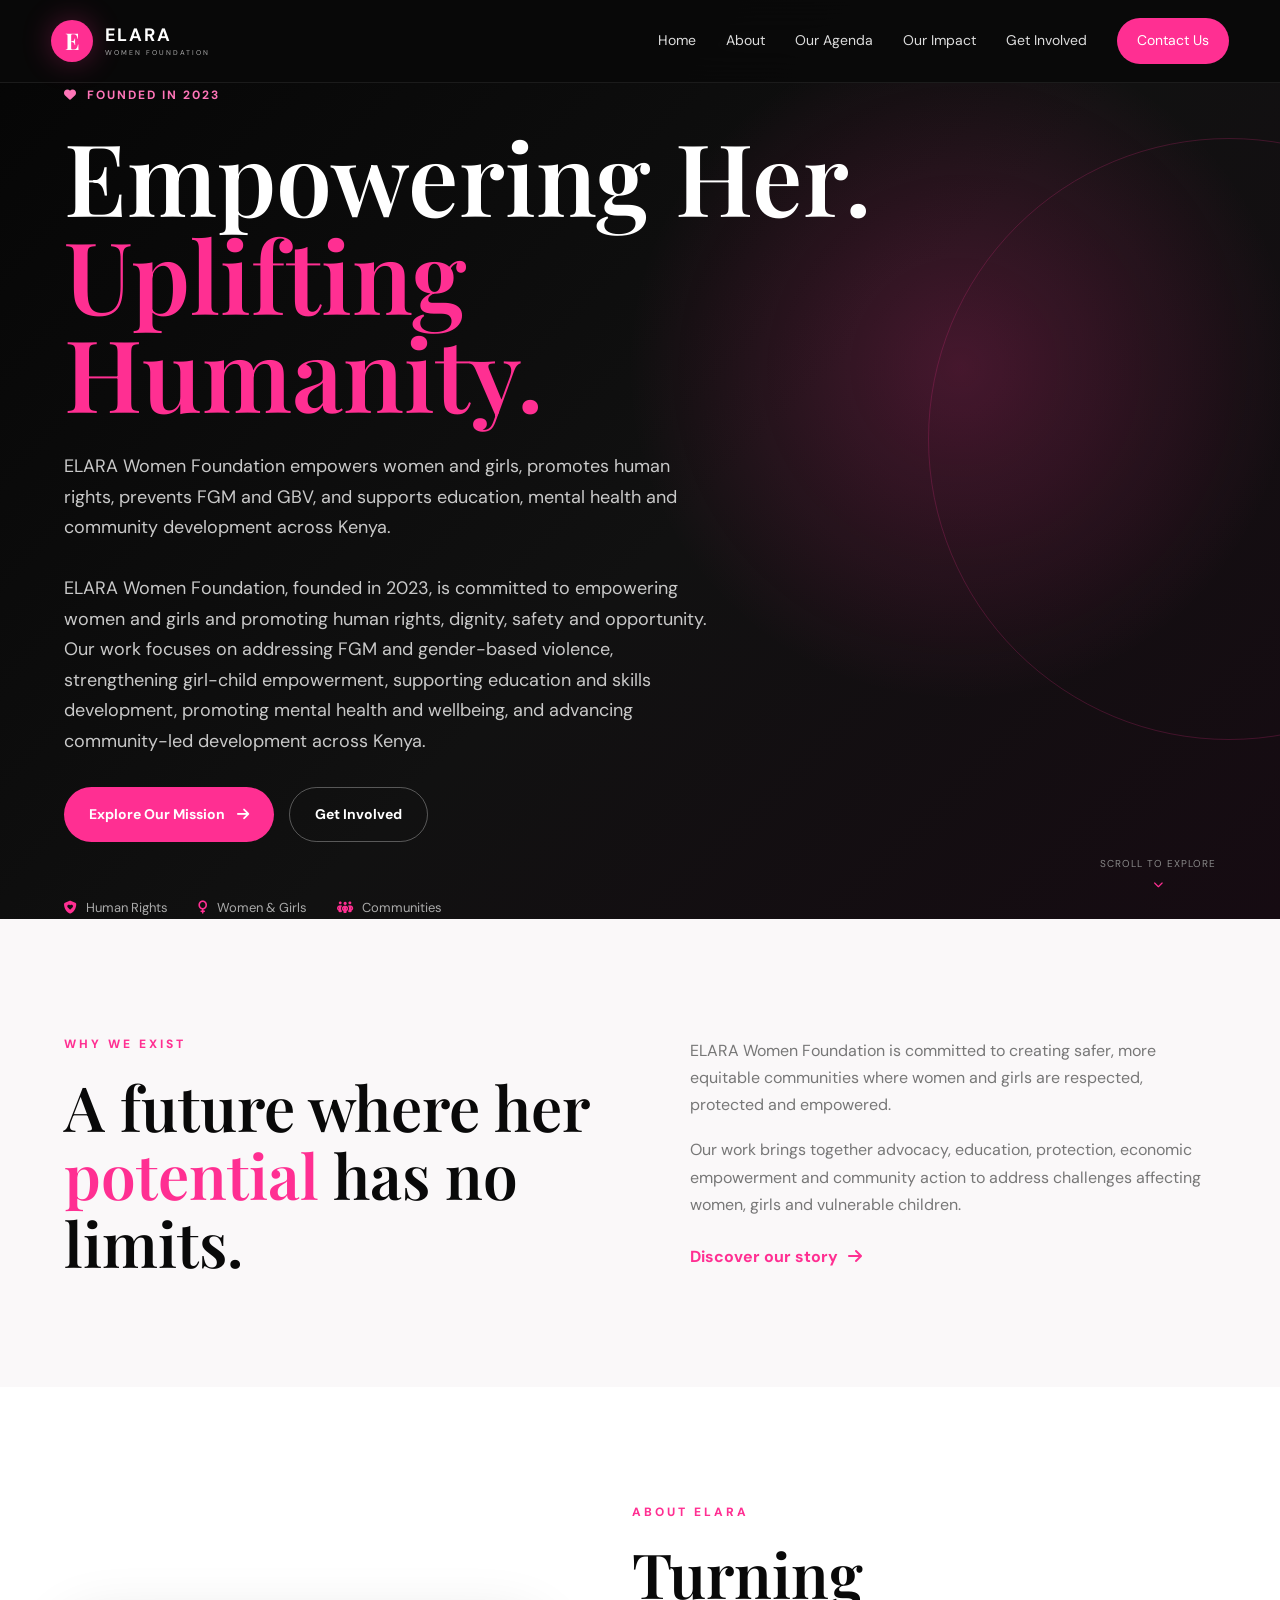
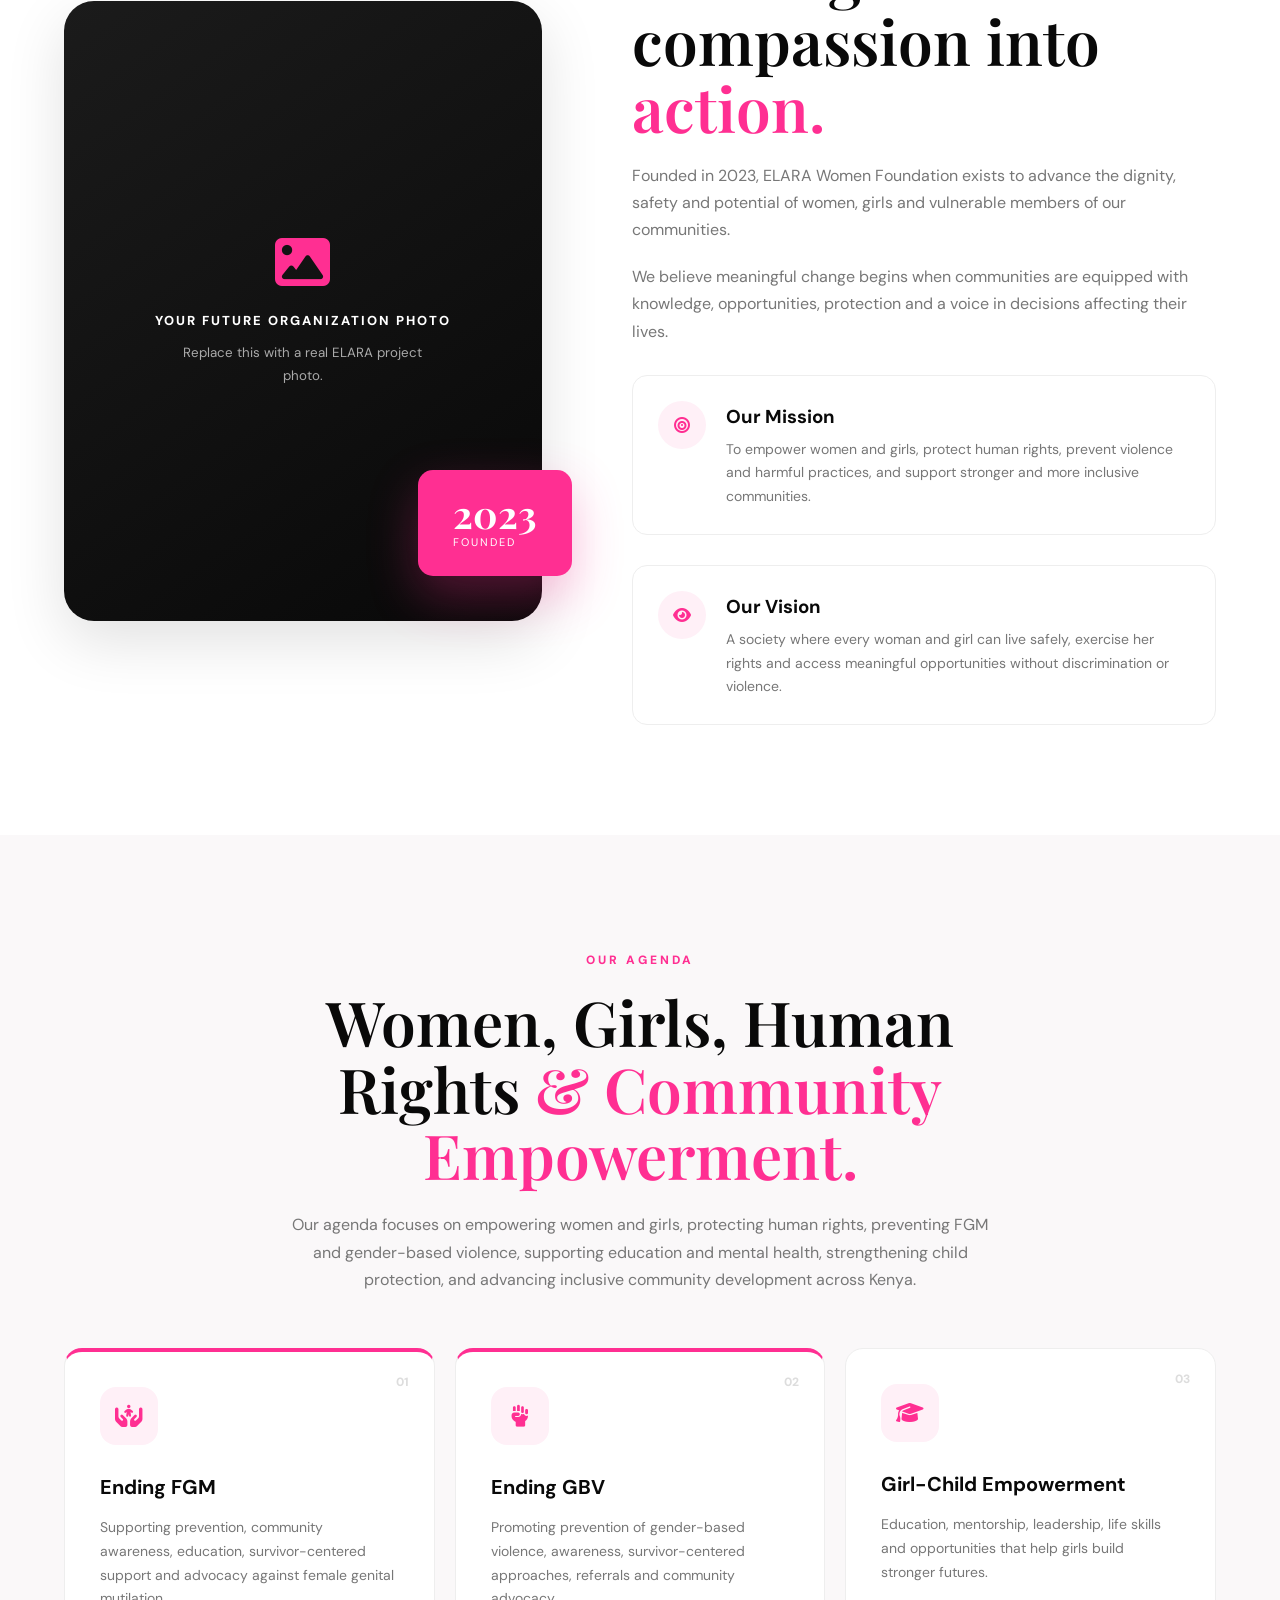
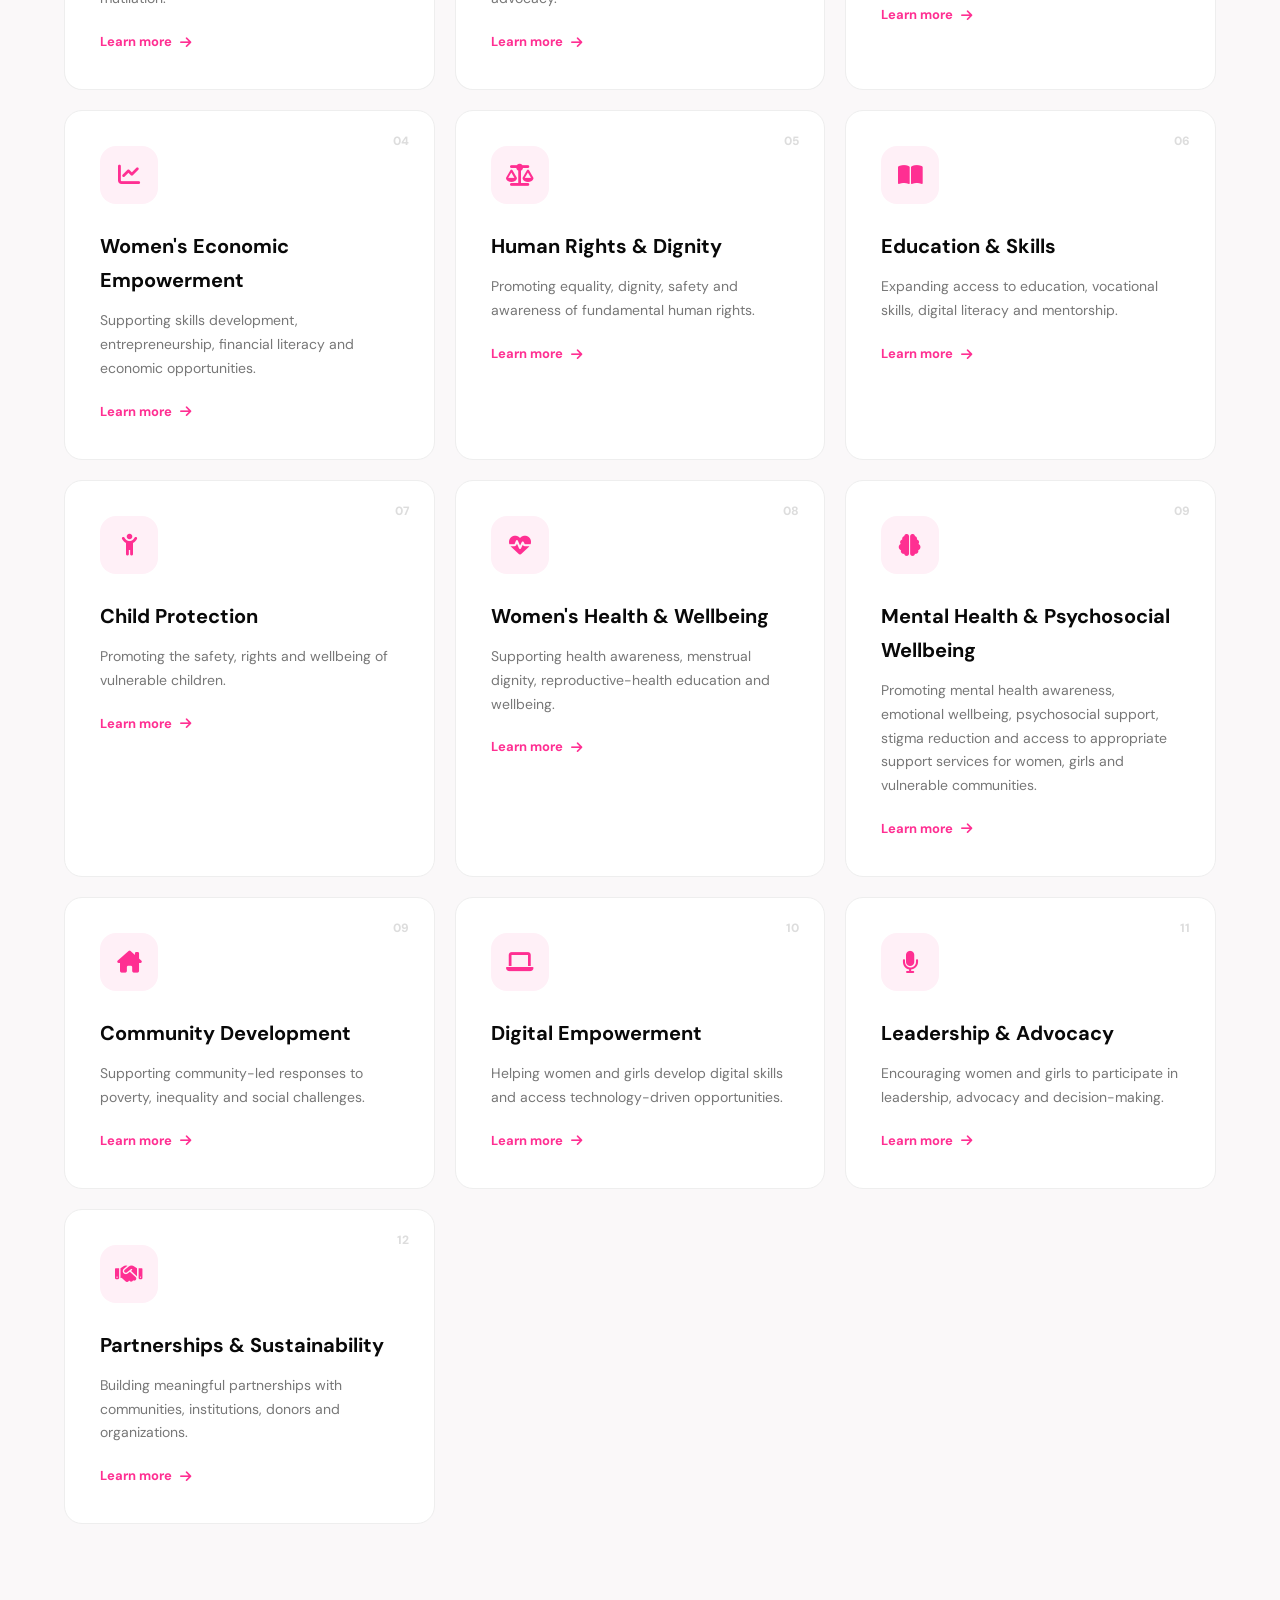
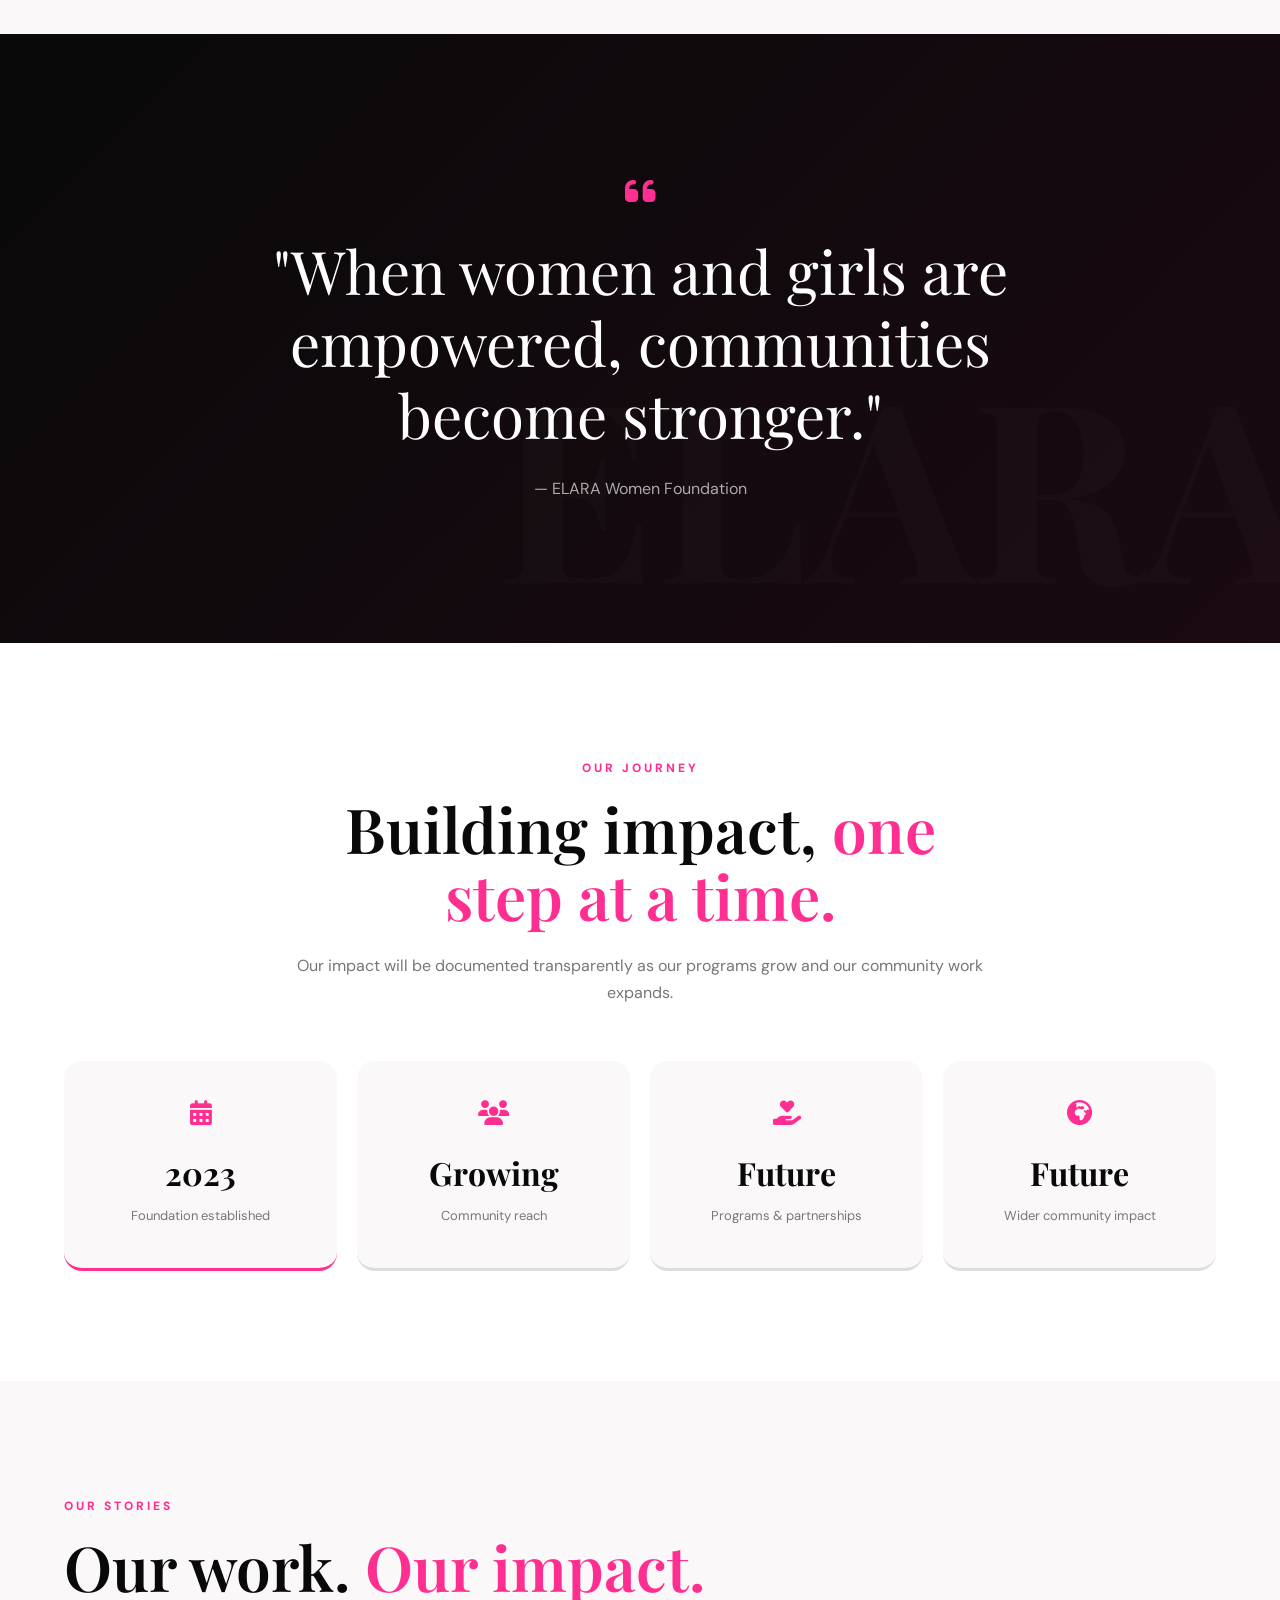
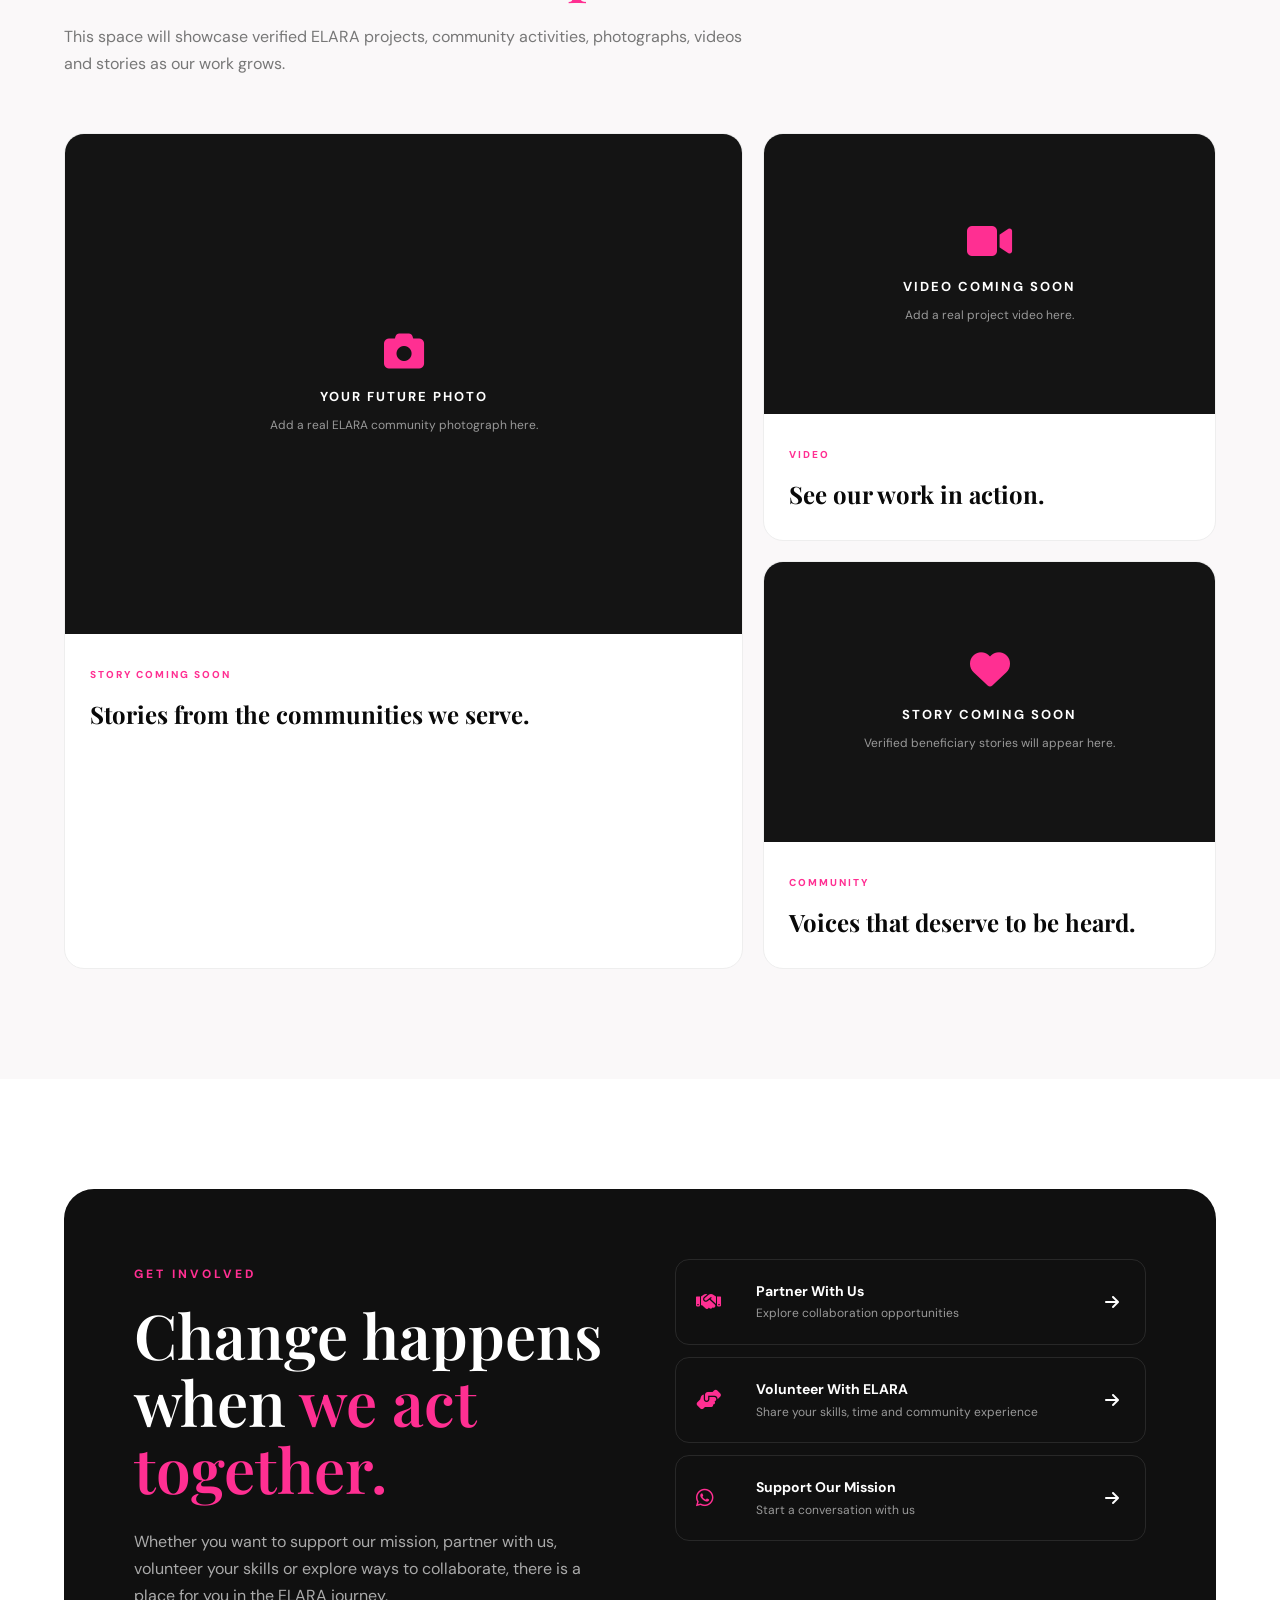
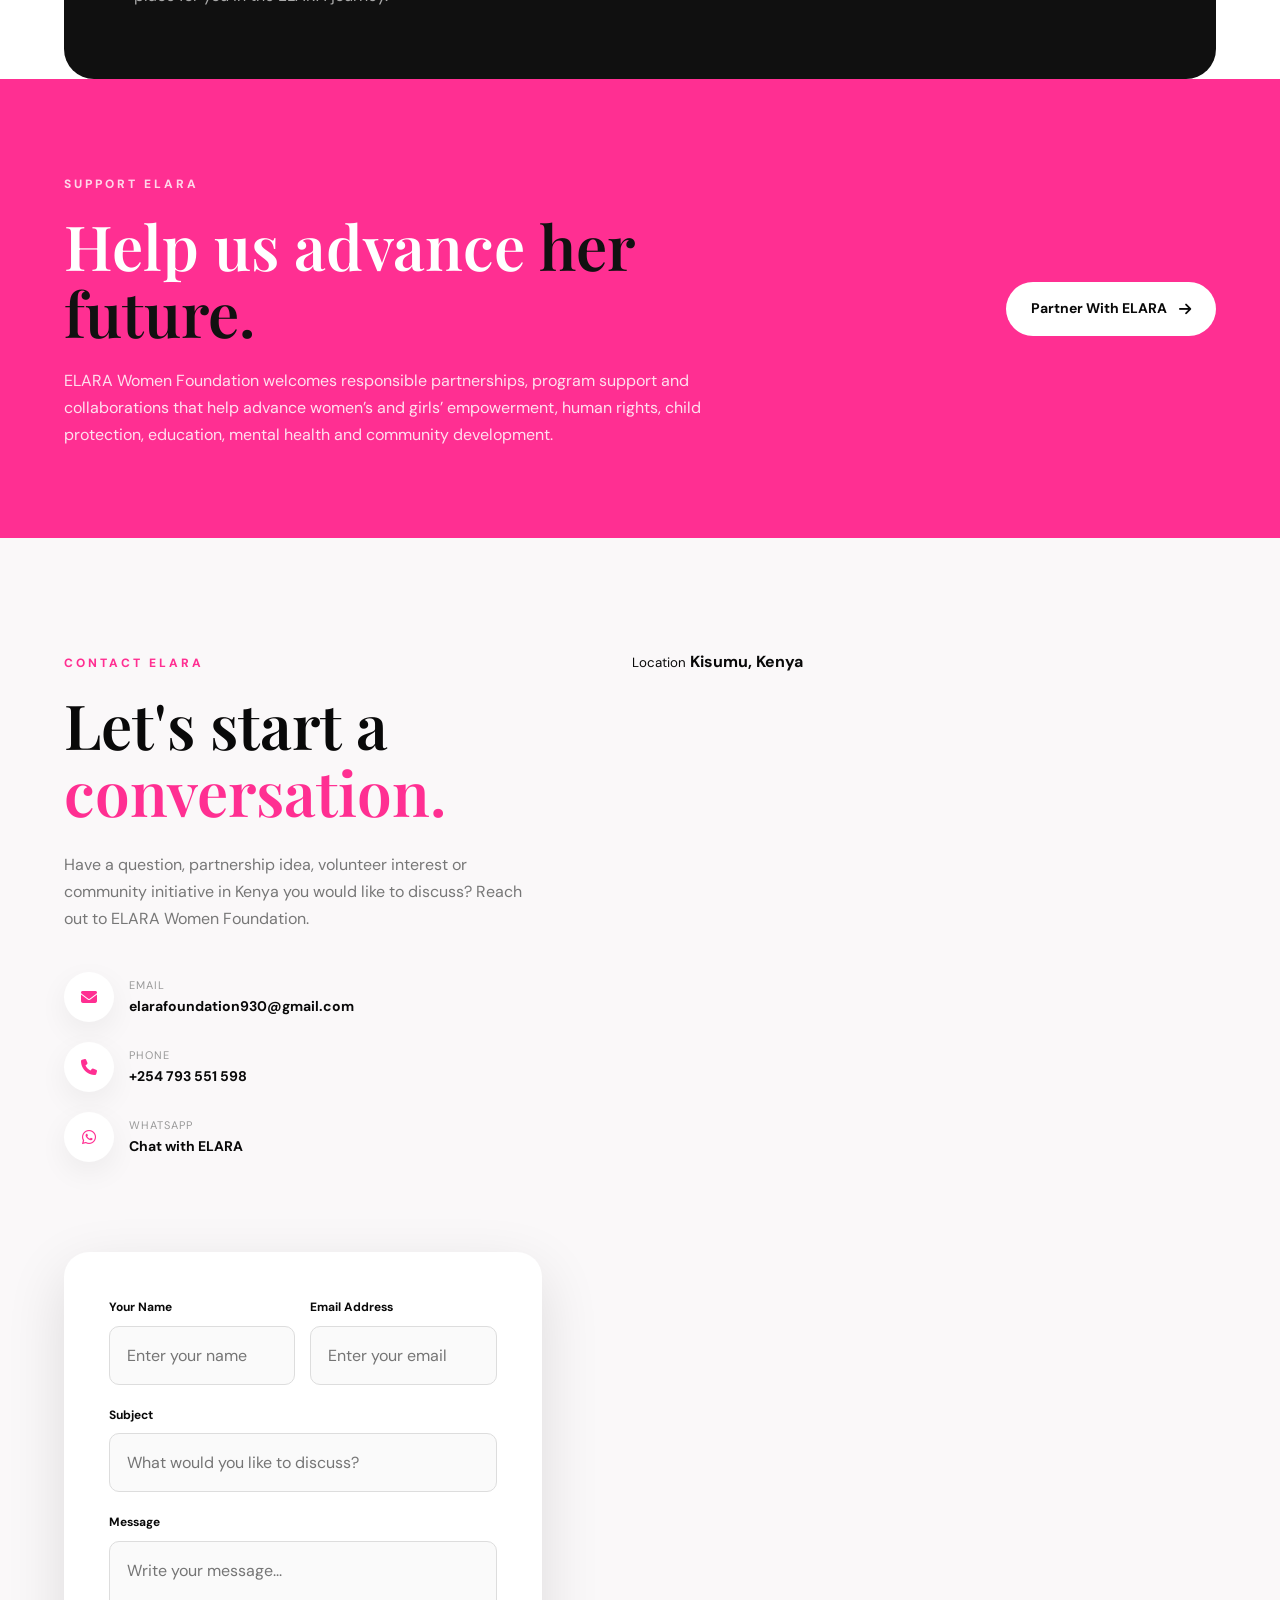
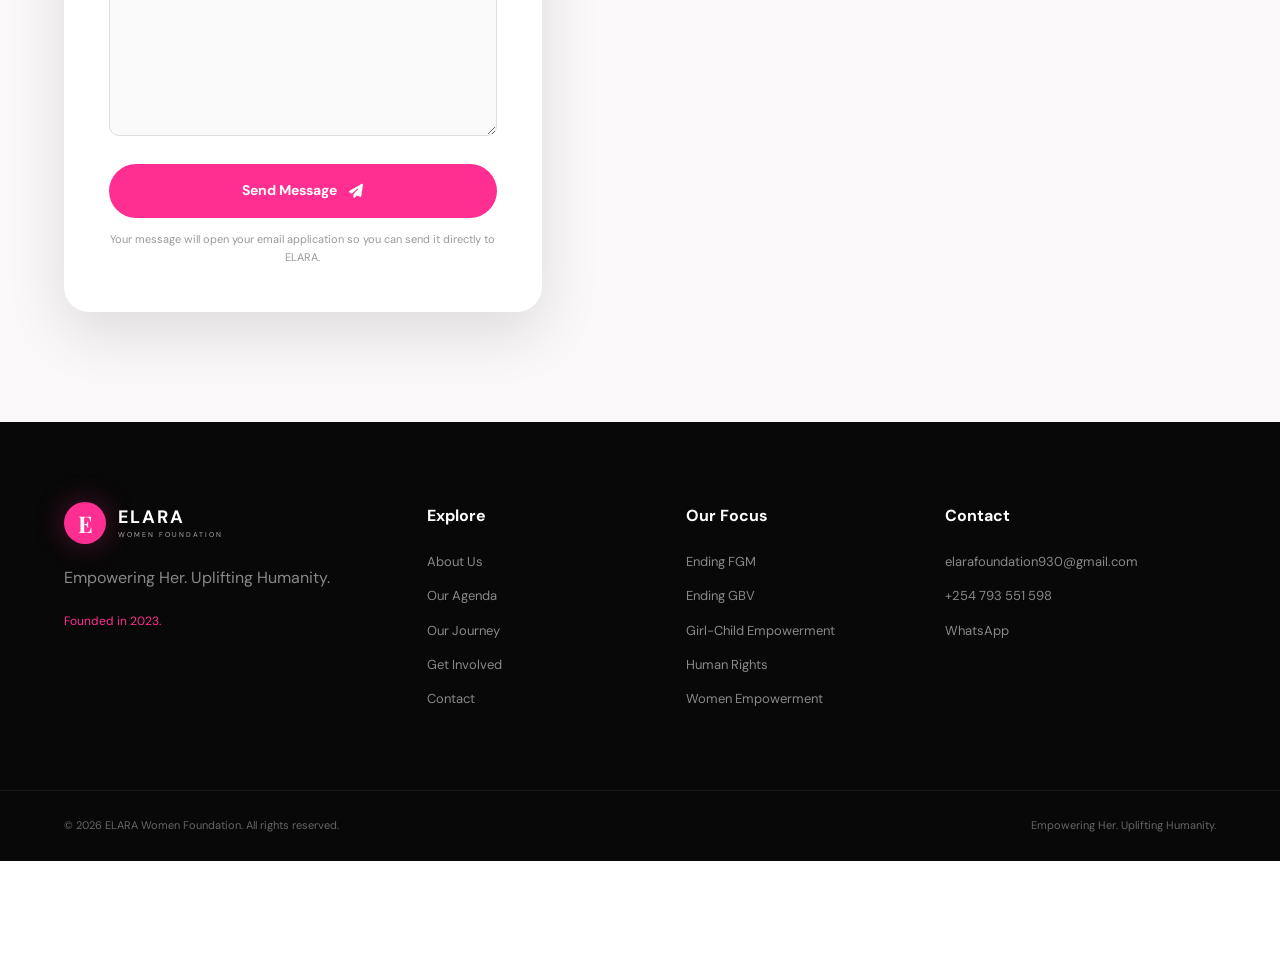
==== index.html @ 1eeafe32 "Update index.html" ====
<!DOCTYPE html>
<html lang="en">
<head>
    <title>ELARA Women Foundation | Empowering Her. Uplifting Humanity.</title>

 <meta name="description" content="ELARA Women Foundation is a Kenya-based organization empowering women and girls, promoting human rights, preventing FGM and GBV, supporting education and mental health, protecting children, and advancing community development.">

<meta name="keywords" content="ELARA Women Foundation, women empowerment, girl child empowerment, FGM prevention, GBV prevention, human rights Kenya, mental health, education, community development">

<meta name="author" content="ELARA Women Foundation">

<meta name="robots" content="index, follow">
    <meta charset="UTF-8">
    <meta name="viewport" content="width=device-width, initial-scale=1.0">

    <title>ELARA Women Foundation | Empowering Her. Uplifting Humanity.</title>

    <meta
        name="description"
        content="ELARA Women Foundation, founded in 2023, works to empower women and girls, protect human rights, combat FGM and GBV, and strengthen communities."
    >

    <link rel="preconnect" href="https://fonts.googleapis.com">
    <link rel="preconnect" href="https://fonts.gstatic.com" crossorigin>

    <link
        href="https://fonts.googleapis.com/css2?family=DM+Sans:wght@400;500;600;700&family=Playfair+Display:wght@500;600;700&display=swap"
        rel="stylesheet"
    >

    <link
        rel="stylesheet"
        href="https://cdnjs.cloudflare.com/ajax/libs/font-awesome/6.5.2/css/all.min.css"
    >

    <link rel="stylesheet" href="style.css">
    <!-- ELARA WOMEN FOUNDATION - ORGANIZATION SCHEMA -->
<script type="application/ld+json">
{
  "@context": "https://schema.org",
  "@type": "NGO",
  "name": "ELARA Women Foundation",
  "alternateName": "ELARA",
  "url": "https://hillaryochieng150-commits.github.io/elara-women-foundation/",
  "logo": "https://hillaryochieng150-commits.github.io/elara-women-foundation/",
  "foundingDate": "2023",
  "description": "ELARA Women Foundation empowers women and girls, promotes human rights and dignity, addresses FGM and GBV, supports education, mental health and community development.",
  "email": "elarafoundation930@gmail.com",
  "telephone": "+254793551598",
  "areaServed": "Kenya",
  "knowsAbout": [
    "Women Empowerment",
    "Girl-Child Empowerment",
    "FGM Prevention",
    "Gender-Based Violence Prevention",
    "Human Rights",
    "Education",
    "Mental Health",
    "Community Development",
    "Digital Empowerment"
  ]
}
</script>
    <meta property="og:title" content="ELARA Women Foundation | Empowering Her. Uplifting Humanity.">
<meta property="og:description" content="ELARA Women Foundation empowers women and girls, promotes human rights and dignity, and works on FGM, GBV, education, mental health and community development.">
<meta property="og:type" content="website">
<meta property="og:url" content="https://hillaryochieng150-commits.github.io/elara-women-foundation/">
<meta property="og:site_name" content="ELARA Women Foundation">

<meta name="twitter:card" content="summary">
<meta name="twitter:title" content="ELARA Women Foundation | Empowering Her. Uplifting Humanity.">
<meta name="twitter:description" content="Empowering women and girls. Uplifting humanity.">
</head>

<body>

<!-- ================= NAVBAR ================= -->

<header class="navbar">
    <div class="nav-container">

        <a href="#home" class="logo">
            <span class="logo-mark">E</span>

            <span class="logo-text">
                <strong>ELARA</strong>
                <small>WOMEN FOUNDATION</small>
            </span>
        </a>

        <button class="menu-toggle" id="menuToggle" aria-label="Open menu">
            <i class="fas fa-bars"></i>
        </button>

        <nav class="nav-menu" id="navMenu">
            <a href="#home">Home</a>
            <a href="#about">About</a>
            <a href="#agenda">Our Agenda</a>
            <a href="#impact">Our Impact</a>
            <a href="#involve">Get Involved</a>
            <a href="#contact" class="nav-button">Contact Us</a>
        </nav>

    </div>
</header>


<!-- ================= HERO ================= -->

<section class="hero" id="home">

    <div class="hero-overlay"></div>

    <div class="hero-content">

        <span class="eyebrow">
            <i class="fas fa-heart"></i>
            Founded in 2023
        </span>

        <h1>
            Empowering Her.<br>
            <span>Uplifting Humanity.</span>
        </h1>
      <p class="hero-seo-text">
    ELARA Women Foundation empowers women and girls, promotes human rights,
    prevents FGM and GBV, and supports education, mental health and
    community development across Kenya.
</p>
          <p>
    ELARA Women Foundation, founded in 2023, is committed to empowering
    women and girls and promoting human rights, dignity, safety and
    opportunity. Our work focuses on addressing FGM and gender-based
    violence, strengthening girl-child empowerment, supporting education
    and skills development, promoting mental health and wellbeing, and
    advancing community-led development across Kenya.
</p>

        <div class="hero-buttons">
            <a href="#agenda" class="btn btn-primary">
                Explore Our Mission
                <i class="fas fa-arrow-right"></i>
            </a>

            <a href="#involve" class="btn btn-outline">
                Get Involved
            </a>
        </div>

        <div class="hero-trust">
            <span><i class="fas fa-shield-heart"></i> Human Rights</span>
            <span><i class="fas fa-venus"></i> Women & Girls</span>
            <span><i class="fas fa-people-group"></i> Communities</span>
        </div>

    </div>

    <div class="scroll-indicator">
        <span>Scroll to explore</span>
        <i class="fas fa-chevron-down"></i>
    </div>

</section>


<!-- ================= INTRO ================= -->

<section class="intro section-padding">

    <div class="container intro-grid">

        <div>
            <span class="section-label">WHY WE EXIST</span>

            <h2>
                A future where her
                <em>potential</em> has no limits.
            </h2>
        </div>

        <div class="intro-text">

            <p>
                ELARA Women Foundation is committed to creating safer,
                more equitable communities where women and girls are
                respected, protected and empowered.
            </p>

            <p>
                Our work brings together advocacy, education, protection,
                economic empowerment and community action to address
                challenges affecting women, girls and vulnerable children.
            </p>

            <a href="#about" class="text-link">
                Discover our story
                <i class="fas fa-arrow-right"></i>
            </a>

        </div>

    </div>

</section>


<!-- ================= ABOUT ================= -->

<section class="about section-padding" id="about">

    <div class="container about-grid">

        <div class="about-image">

            <div class="image-placeholder">
                <i class="fas fa-image"></i>

                <span>YOUR FUTURE ORGANIZATION PHOTO</span>

                <small>
                    Replace this with a real ELARA project photo.
                </small>
            </div>

            <div class="floating-card">
                <strong>2023</strong>
                <span>Founded</span>
            </div>

        </div>


        <div class="about-content">

            <span class="section-label">ABOUT ELARA</span>

            <h2>
                Turning compassion into
                <span>action.</span>
            </h2>

            <p>
                Founded in 2023, ELARA Women Foundation exists to
                advance the dignity, safety and potential of women,
                girls and vulnerable members of our communities.
            </p>

            <p>
                We believe meaningful change begins when communities
                are equipped with knowledge, opportunities, protection
                and a voice in decisions affecting their lives.
            </p>

            <div class="mission-box">

                <div class="mission-icon">
                    <i class="fas fa-bullseye"></i>
                </div>

                <div>
                    <h3>Our Mission</h3>

                    <p>
                        To empower women and girls, protect human rights,
                        prevent violence and harmful practices, and support
                        stronger and more inclusive communities.
                    </p>
                </div>

            </div>

            <div class="mission-box">

                <div class="mission-icon">
                    <i class="fas fa-eye"></i>
                </div>

                <div>
                    <h3>Our Vision</h3>

                    <p>
                        A society where every woman and girl can live
                        safely, exercise her rights and access meaningful
                        opportunities without discrimination or violence.
                    </p>
                </div>

            </div>

        </div>

    </div>

</section>


<!-- ================= AGENDA ================= -->

<section class="agenda section-padding" id="agenda">

    <div class="container">

        <div class="section-heading center">

             <span class="section-label">OUR AGENDA</span>

<h2>
    Women, Girls, Human Rights
    <span>& Community Empowerment.</span>
</h2>

             <p>
    Our agenda focuses on empowering women and girls, protecting human rights,
    preventing FGM and gender-based violence, supporting education and mental
    health, strengthening child protection, and advancing inclusive community
    development across Kenya.
</p>

        </div>


        <div class="agenda-grid">

            <!-- FGM -->

            <article class="agenda-card featured">

                <div class="agenda-number">01</div>

                <div class="agenda-icon">
                    <i class="fas fa-hands-holding-child"></i>
                </div>

                <h3>Ending FGM</h3>

                <p>
                    Supporting prevention, community awareness,
                    education, survivor-centered support and advocacy
                    against female genital mutilation.
                </p>

                <a href="#contact">
                    Learn more <i class="fas fa-arrow-right"></i>
                </a>

            </article>


            <!-- GBV -->

            <article class="agenda-card featured">

                <div class="agenda-number">02</div>

                <div class="agenda-icon">
                    <i class="fas fa-hand-fist"></i>
                </div>

                <h3>Ending GBV</h3>

                <p>
                    Promoting prevention of gender-based violence,
                    awareness, survivor-centered approaches,
                    referrals and community advocacy.
                </p>

                <a href="#contact">
                    Learn more <i class="fas fa-arrow-right"></i>
                </a>

            </article>


            <!-- GIRLS -->

            <article class="agenda-card">

                <div class="agenda-number">03</div>

                <div class="agenda-icon">
                    <i class="fas fa-graduation-cap"></i>
                </div>

                <h3>Girl-Child Empowerment</h3>

                <p>
                    Education, mentorship, leadership, life skills
                    and opportunities that help girls build stronger
                    futures.
                </p>

                <a href="#contact">
                    Learn more <i class="fas fa-arrow-right"></i>
                </a>

            </article>


            <!-- ECONOMIC -->

            <article class="agenda-card">

                <div class="agenda-number">04</div>

                <div class="agenda-icon">
                    <i class="fas fa-chart-line"></i>
                </div>

                <h3>Women's Economic Empowerment</h3>

                <p>
                    Supporting skills development, entrepreneurship,
                    financial literacy and economic opportunities.
                </p>

                <a href="#contact">
                    Learn more <i class="fas fa-arrow-right"></i>
                </a>

            </article>


            <!-- RIGHTS -->

            <article class="agenda-card">

                <div class="agenda-number">05</div>

                <div class="agenda-icon">
                    <i class="fas fa-scale-balanced"></i>
                </div>

                <h3>Human Rights & Dignity</h3>

                <p>
                    Promoting equality, dignity, safety and awareness
                    of fundamental human rights.
                </p>

                <a href="#contact">
                    Learn more <i class="fas fa-arrow-right"></i>
                </a>

            </article>


            <!-- EDUCATION -->

            <article class="agenda-card">

                <div class="agenda-number">06</div>

                <div class="agenda-icon">
                    <i class="fas fa-book-open"></i>
                </div>

                <h3>Education & Skills</h3>

                <p>
                    Expanding access to education, vocational skills,
                    digital literacy and mentorship.
                </p>

                <a href="#contact">
                    Learn more <i class="fas fa-arrow-right"></i>
                </a>

            </article>


            <!-- CHILD PROTECTION -->

            <article class="agenda-card">

                <div class="agenda-number">07</div>

                <div class="agenda-icon">
                    <i class="fas fa-child-reaching"></i>
                </div>

                <h3>Child Protection</h3>

                <p>
                    Promoting the safety, rights and wellbeing of
                    vulnerable children.
                </p>

                <a href="#contact">
                    Learn more <i class="fas fa-arrow-right"></i>
                </a>

            </article>


            <!-- HEALTH -->

            <article class="agenda-card">

                <div class="agenda-number">08</div>

                <div class="agenda-icon">
                    <i class="fas fa-heart-pulse"></i>
                </div>

                <h3>Women's Health & Wellbeing</h3>

                <p>
                    Supporting health awareness, menstrual dignity,
                    reproductive-health education and wellbeing.
                </p>

                <a href="#contact">
                    Learn more <i class="fas fa-arrow-right"></i>
                </a>

            </article>

            <!-- MENTAL HEALTH -->

<article class="agenda-card">

    <div class="agenda-number">09</div>

    <div class="agenda-icon">
        <i class="fas fa-brain"></i>
    </div>

    <h3>Mental Health & Psychosocial Wellbeing</h3>

    <p>
        Promoting mental health awareness, emotional wellbeing,
        psychosocial support, stigma reduction and access to
        appropriate support services for women, girls and
        vulnerable communities.
    </p>

    <a href="#contact">
        Learn more <i class="fas fa-arrow-right"></i>
    </a>

</article>

            <!-- COMMUNITY -->

            <article class="agenda-card">

                <div class="agenda-number">09</div>

                <div class="agenda-icon">
                    <i class="fas fa-house-chimney"></i>
                </div>

                <h3>Community Development</h3>

                <p>
                    Supporting community-led responses to poverty,
                    inequality and social challenges.
                </p>

                <a href="#contact">
                    Learn more <i class="fas fa-arrow-right"></i>
                </a>

            </article>


            <!-- DIGITAL -->

            <article class="agenda-card">

                <div class="agenda-number">10</div>

                <div class="agenda-icon">
                    <i class="fas fa-laptop"></i>
                </div>

                <h3>Digital Empowerment</h3>

                <p>
                    Helping women and girls develop digital skills
                    and access technology-driven opportunities.
                </p>

                <a href="#contact">
                    Learn more <i class="fas fa-arrow-right"></i>
                </a>

            </article>


            <!-- LEADERSHIP -->

            <article class="agenda-card">

                <div class="agenda-number">11</div>

                <div class="agenda-icon">
                    <i class="fas fa-microphone"></i>
                </div>

                <h3>Leadership & Advocacy</h3>

                <p>
                    Encouraging women and girls to participate in
                    leadership, advocacy and decision-making.
                </p>

                <a href="#contact">
                    Learn more <i class="fas fa-arrow-right"></i>
                </a>

            </article>


            <!-- PARTNERSHIPS -->

            <article class="agenda-card">

                <div class="agenda-number">12</div>

                <div class="agenda-icon">
                    <i class="fas fa-handshake"></i>
                </div>

                <h3>Partnerships & Sustainability</h3>

                <p>
                    Building meaningful partnerships with communities,
                    institutions, donors and organizations.
                </p>

                <a href="#contact">
                    Learn more <i class="fas fa-arrow-right"></i>
                </a>

            </article>

        </div>

    </div>

</section>


<!-- ================= QUOTE ================= -->

<section class="quote-section">

    <div class="quote-overlay"></div>

    <div class="container quote-content">

        <i class="fas fa-quote-left quote-icon"></i>

        <blockquote>
            "When women and girls are empowered,
            communities become stronger."
        </blockquote>

        <span>— ELARA Women Foundation</span>

    </div>

</section>


<!-- ================= IMPACT ================= -->

<section class="impact section-padding" id="impact">

    <div class="container">

        <div class="section-heading center">

            <span class="section-label">OUR JOURNEY</span>

            <h2>
                Building impact,
                <span>one step at a time.</span>
            </h2>

            <p>
                Our impact will be documented transparently as our
                programs grow and our community work expands.
            </p>

        </div>


        <div class="impact-grid">

            <div class="impact-card">

                <i class="fas fa-calendar-days"></i>

                <strong>2023</strong>

                <span>Foundation established</span>

            </div>


            <div class="impact-card future">

                <i class="fas fa-users"></i>

                <strong>Growing</strong>

                <span>Community reach</span>

            </div>


            <div class="impact-card future">

                <i class="fas fa-hand-holding-heart"></i>

                <strong>Future</strong>

                <span>Programs & partnerships</span>

            </div>


            <div class="impact-card future">

                <i class="fas fa-globe-africa"></i>

                <strong>Future</strong>

                <span>Wider community impact</span>

            </div>

        </div>

    </div>

</section>


<!-- ================= STORIES ================= -->

<section class="stories section-padding">

    <div class="container">

        <div class="section-heading">

            <span class="section-label">OUR STORIES</span>

            <h2>
    Our work.
    <span>Our impact.</span>
</h2>

<p>
    This space will showcase verified ELARA projects, community
    activities, photographs, videos and stories as our work grows.
</p> 

        </div>


        <div class="stories-grid">

            <div class="story-card large">

                <div class="media-placeholder">

                    <i class="fas fa-camera"></i>

                    <strong>YOUR FUTURE PHOTO</strong>

                    <span>
                        Add a real ELARA community photograph here.
                    </span>

                </div>

                <div class="story-content">

                    <span>STORY COMING SOON</span>

                    <h3>
                        Stories from the communities we serve.
                    </h3>

                </div>

            </div>


            <div class="story-card">

                <div class="media-placeholder">

                    <i class="fas fa-video"></i>

                    <strong>VIDEO COMING SOON</strong>

                    <span>
                        Add a real project video here.
                    </span>

                </div>

                <div class="story-content">

                    <span>VIDEO</span>

                    <h3>
                        See our work in action.
                    </h3>

                </div>

            </div>


            <div class="story-card">

                <div class="media-placeholder">

                    <i class="fas fa-heart"></i>

                    <strong>STORY COMING SOON</strong>

                    <span>
                        Verified beneficiary stories will appear here.
                    </span>

                </div>

                <div class="story-content">

                    <span>COMMUNITY</span>

                    <h3>
                        Voices that deserve to be heard.
                    </h3>

                </div>

            </div>

        </div>

    </div>

</section>


<!-- ================= GET INVOLVED ================= -->

<section class="involve section-padding" id="involve">

    <div class="container">

        <div class="involve-inner">

            <div>

                <span class="section-label">GET INVOLVED</span>

                <h2>
                    Change happens when
                    <span>we act together.</span>
                </h2>

                <p>
                    Whether you want to support our mission, partner
                    with us, volunteer your skills or explore ways
                    to collaborate, there is a place for you in the
                    ELARA journey.
                </p>

            </div>


            <div class="involve-actions">

                <a
                    href="mailto:elarafoundation930@gmail.com?subject=Partnership%20Inquiry"
                    class="involve-action"
                >
                    <i class="fas fa-handshake"></i>

                    <span>
                        <strong>Partner With Us</strong>
                        Explore collaboration opportunities
                    </span>

                    <i class="fas fa-arrow-right"></i>
                </a>


                <a
                    href="mailto:elarafoundation930@gmail.com?subject=Volunteer%20Interest"
                    class="involve-action"
                >
                    <i class="fas fa-hands-helping"></i>

                    <span>
                        <strong>Volunteer With ELARA</strong>
Share your skills, time and community experience
                    </span>

                    <i class="fas fa-arrow-right"></i>
                </a>


                <a
                    href="https://wa.me/254793551598?text=Hello%20ELARA%20Women%20Foundation,%20I%20would%20like%20to%20support%20your%20mission."
                    target="_blank"
                    rel="noopener noreferrer"
                    class="involve-action"
                >
                    <i class="fab fa-whatsapp"></i>

                    <span>
                        <strong>Support Our Mission</strong>
                        Start a conversation with us
                    </span>

                    <i class="fas fa-arrow-right"></i>
                </a>
 
            </div>

        </div>

    </div>

<!-- ================= SUPPORT ELARA ================= -->

<section class="donate">

    <div class="container donate-inner">

        <div>

            <span class="section-label">SUPPORT ELARA</span>

            <h2>
                Help us advance
                <span>her future.</span>
            </h2>

            <p>
                ELARA Women Foundation welcomes responsible partnerships,
                program support and collaborations that help advance women’s
                and girls’ empowerment, human rights, child protection,
                education, mental health and community development.
            </p>

        </div>

        <a
            href="mailto:elarafoundation930@gmail.com?subject=Supporting%20ELARA%20Women%20Foundation"
            class="btn btn-light"
        >
            Partner With ELARA
            <i class="fas fa-arrow-right"></i>
        </a>

    </div>

</section>


 


<!-- ================= CONTACT ================= -->

<section class="contact section-padding" id="contact">

    <div class="container contact-grid">

        <div class="contact-info">

            <span class="section-label">CONTACT ELARA</span>

            <h2>
                Let's start a
                <span>conversation.</span>
            </h2>

            <p>
    Have a question, partnership idea, volunteer interest
    or community initiative in Kenya you would like to discuss?
    Reach out to ELARA Women Foundation.
</p>
            <div class="contact-details">

                <a
                    href="mailto:elarafoundation930@gmail.com"
                    class="contact-item"
                >
                    <div class="contact-icon">
                        <i class="fas fa-envelope"></i>
                    </div>

                    <div>
                        <small>Email</small>
                        <strong>
                            elarafoundation930@gmail.com
                        </strong>
                    </div>
                </a>


                <a
                    href="tel:+254793551598"
                    class="contact-item"
                >
                    <div class="contact-icon">
                        <i class="fas fa-phone"></i>
                    </div>

                    <div>
                        <small>Phone</small>
                        <strong>
                            +254 793 551 598
                        </strong>
                    </div>
                </a>


                <a
                    href="https://wa.me/254793551598"
                    target="_blank"
                    rel="noopener noreferrer"
                    class="contact-item"
                >
                    <div class="contact-icon">
                        <i class="fab fa-whatsapp"></i>
                    </div>

                    <div>
                        <small>WhatsApp</small>
                        <strong>
                            Chat with ELARA
                        </strong>
                    </div>
                </a>

            </div>

        </div>

      <div class="contact-location">
    <small>Location</small>
    <strong>Kisumu, Kenya</strong>
</div>
        <div class="contact-form-wrapper">

            <form id="contactForm">

                <div class="form-row">

                    <div class="form-group">

                        <label for="name">Your Name</label>

                        <input
                            type="text"
                            id="name"
                            name="name"
                            placeholder="Enter your name"
                            required
                        >

                    </div>


                    <div class="form-group">

                        <label for="email">Email Address</label>

                        <input
                            type="email"
                            id="email"
                            name="email"
                            placeholder="Enter your email"
                            required
                        >

                    </div>

                </div>


                <div class="form-group">

                    <label for="subject">Subject</label>

                    <input
                        type="text"
                        id="subject"
                        name="subject"
                        placeholder="What would you like to discuss?"
                        required
                    >

                </div>


                <div class="form-group">

                    <label for="message">Message</label>

                    <textarea
                        id="message"
                        name="message"
                        rows="6"
                        placeholder="Write your message..."
                        required
                    ></textarea>

                </div>


                <button type="submit" class="btn btn-primary full-width">

                    Send Message

                    <i class="fas fa-paper-plane"></i>

                </button>


                <p class="form-note">
                    Your message will open your email application
                    so you can send it directly to ELARA.
                </p>

            </form>

        </div>

    </div>

</section>


<!-- ================= FOOTER ================= -->

<footer class="footer">

    <div class="container footer-grid">

        <div class="footer-brand">

            <a href="#home" class="logo footer-logo">

                <span class="logo-mark">E</span>

                <span class="logo-text">
                    <strong>ELARA</strong>
                    <small>WOMEN FOUNDATION</small>
                </span>

            </a>

            <p>
                Empowering Her. Uplifting Humanity.
            </p>

            <p class="footer-founded">
                Founded in 2023.
            </p>

        </div>


        <div class="footer-column">

            <h4>Explore</h4>

            <a href="#about">About Us</a>
            <a href="#agenda">Our Agenda</a>
            <a href="#impact">Our Journey</a>
            <a href="#involve">Get Involved</a>
            <a href="#contact">Contact</a>

        </div>


        <div class="footer-column">

            <h4>Our Focus</h4>

            <a href="#agenda">Ending FGM</a>
            <a href="#agenda">Ending GBV</a>
            <a href="#agenda">Girl-Child Empowerment</a>
            <a href="#agenda">Human Rights</a>
            <a href="#agenda">Women Empowerment</a>

        </div>


        <div class="footer-column">

            <h4>Contact</h4>

            <a href="mailto:elarafoundation930@gmail.com">
                elarafoundation930@gmail.com
            </a>

            <a href="tel:+254793551598">
                +254 793 551 598
            </a>

            <a
                href="https://wa.me/254793551598"
                target="_blank"
                rel="noopener noreferrer"
            >
                WhatsApp
            </a>

        </div>

    </div>


    <div class="footer-bottom">

        <div class="container">

            <p>
                © <span id="currentYear"></span>
                ELARA Women Foundation.
                All rights reserved.
            </p>

            <p>
                Empowering Her. Uplifting Humanity.
            </p>

        </div>

    </div>

</footer>


<!-- ================= JAVASCRIPT ================= -->

<script src="script.js"></script>

</body>
</html>
---- style.css ----
/* ==========================================
   ELARA WOMEN FOUNDATION
   PREMIUM BLACK + PINK DESIGN
========================================== */

:root {
    --black: #090909;
    --black-soft: #111111;
    --dark: #171717;

    --pink: #ff2f92;
    --pink-dark: #d91b73;
    --pink-light: #ff75b8;
    --pink-soft: #fff0f7;

    --white: #ffffff;
    --off-white: #faf8f9;

    --grey: #777777;
    --light-grey: #eeeeee;

    --border: rgba(255, 255, 255, 0.1);

    --shadow: 0 20px 60px rgba(0, 0, 0, 0.12);

    --radius: 18px;
}


/* ================= RESET ================= */

* {
    margin: 0;
    padding: 0;
    box-sizing: border-box;
}

html {
    scroll-behavior: smooth;
}

body {
    font-family: "DM Sans", sans-serif;
    color: var(--black);
    background: var(--white);
    line-height: 1.7;
}

img {
    max-width: 100%;
    display: block;
}

a {
    color: inherit;
    text-decoration: none;
}

button,
input,
textarea {
    font: inherit;
}


/* ================= GENERAL ================= */

.container {
    width: min(1180px, 90%);
    margin: auto;
}

.section-padding {
    padding: 110px 0;
}

.section-label {
    display: inline-block;
    color: var(--pink);
    font-size: 12px;
    font-weight: 800;
    letter-spacing: 3px;
    margin-bottom: 18px;
}

.section-heading {
    max-width: 700px;
    margin-bottom: 55px;
}

.section-heading.center {
    text-align: center;
    margin-left: auto;
    margin-right: auto;
}

.section-heading h2,
.about-content h2,
.intro h2,
.contact-info h2,
.involve-inner h2,
.donate h2 {
    font-family: "Playfair Display", serif;
    font-size: clamp(38px, 5vw, 62px);
    line-height: 1.08;
    font-weight: 600;
}

.section-heading h2 span,
.about-content h2 span,
.contact-info h2 span,
.involve-inner h2 span,
.donate h2 span {
    color: var(--pink);
}

.section-heading p {
    margin-top: 22px;
    color: var(--grey);
    font-size: 16px;
}


/* ================= NAVBAR ================= */

.navbar {
    position: fixed;
    top: 0;
    left: 0;
    width: 100%;
    z-index: 1000;
    background: rgba(9, 9, 9, 0.92);
    backdrop-filter: blur(18px);
    border-bottom: 1px solid rgba(255,255,255,0.08);
}

.nav-container {
    width: min(1250px, 92%);
    height: 82px;
    margin: auto;

    display: flex;
    align-items: center;
    justify-content: space-between;
}

.logo {
    display: flex;
    align-items: center;
    gap: 12px;
}

.logo-mark {
    width: 42px;
    height: 42px;

    display: flex;
    align-items: center;
    justify-content: center;

    background: var(--pink);
    color: var(--white);

    border-radius: 50%;

    font-family: "Playfair Display", serif;
    font-size: 23px;
    font-weight: 700;

    box-shadow: 0 0 30px rgba(255, 47, 146, 0.3);
}

.logo-text {
    display: flex;
    flex-direction: column;
    line-height: 1;
    color: var(--white);
}

.logo-text strong {
    font-size: 18px;
    letter-spacing: 2px;
}

.logo-text small {
    margin-top: 5px;
    font-size: 7px;
    letter-spacing: 2px;
    color: #aaa;
}

.nav-menu {
    display: flex;
    align-items: center;
    gap: 30px;
}

.nav-menu a {
    color: #ddd;
    font-size: 14px;
    transition: 0.3s;
}

.nav-menu a:hover {
    color: var(--pink);
}

.nav-button {
    background: var(--pink);
    color: white !important;
    padding: 11px 20px;
    border-radius: 30px;
}

.nav-button:hover {
    background: var(--pink-dark);
}

.menu-toggle {
    display: none;
    background: none;
    border: none;
    color: white;
    font-size: 24px;
    cursor: pointer;
}


/* ================= HERO ================= */

.hero {
    min-height: 100vh;

    position: relative;

    display: flex;
    align-items: center;

    background:
        radial-gradient(
            circle at 75% 40%,
            rgba(255, 47, 146, 0.22),
            transparent 30%
        ),
        linear-gradient(
            135deg,
            #050505,
            #111111 55%,
            #160b12
        );

    color: white;
    overflow: hidden;
}

.hero::after {
    content: "";
    position: absolute;
    width: 600px;
    height: 600px;
    right: -250px;
    top: 15%;

    border: 1px solid rgba(255, 47, 146, 0.2);
    border-radius: 50%;
}

.hero-content {
    position: relative;
    z-index: 2;

    width: min(1180px, 90%);
    margin: auto;

    padding-top: 80px;
}

.eyebrow {
    display: inline-flex;
    align-items: center;
    gap: 9px;

    color: var(--pink-light);

    font-size: 12px;
    font-weight: 700;
    letter-spacing: 2px;
    text-transform: uppercase;

    margin-bottom: 22px;
}

.hero h1 {
    font-family: "Playfair Display", serif;
    font-size: clamp(55px, 8vw, 100px);
    line-height: 0.98;
    font-weight: 600;

    max-width: 900px;
}

.hero h1 span {
    color: var(--pink);
}

.hero p {
    max-width: 650px;
    margin: 30px 0;

    color: #c9c9c9;
    font-size: 18px;
}

.hero-buttons {
    display: flex;
    gap: 15px;
    flex-wrap: wrap;
}

.btn {
    display: inline-flex;
    align-items: center;
    justify-content: center;
    gap: 12px;

    padding: 15px 25px;

    border-radius: 40px;

    font-size: 14px;
    font-weight: 700;

    transition: 0.3s;
}

.btn-primary {
    background: var(--pink);
    color: white;
}

.btn-primary:hover {
    background: var(--pink-dark);
    transform: translateY(-3px);
}

.btn-outline {
    border: 1px solid rgba(255,255,255,0.3);
    color: white;
}

.btn-outline:hover {
    border-color: var(--pink);
    color: var(--pink);
}

.btn-light {
    background: white;
    color: var(--black);
}

.btn-light:hover {
    transform: translateY(-3px);
}

.hero-trust {
    display: flex;
    gap: 30px;
    flex-wrap: wrap;

    margin-top: 55px;

    color: #aaa;
    font-size: 13px;
}

.hero-trust i {
    color: var(--pink);
    margin-right: 6px;
}

.scroll-indicator {
    position: absolute;
    bottom: 30px;
    right: 5%;

    display: flex;
    flex-direction: column;
    align-items: center;
    gap: 7px;

    color: #888;
    font-size: 10px;
    letter-spacing: 1px;
    text-transform: uppercase;
}

.scroll-indicator i {
    color: var(--pink);
}


/* ================= INTRO ================= */

.intro {
    background: var(--off-white);
}

.intro-grid {
    display: grid;
    grid-template-columns: 1fr 1fr;
    gap: 100px;
    align-items: center;
}

.intro h2 {
    font-family: "Playfair Display", serif;
    font-size: clamp(40px, 5vw, 62px);
    line-height: 1.1;
}

.intro h2 em {
    color: var(--pink);
    font-style: normal;
}

.intro-text {
    color: var(--grey);
    font-size: 16px;
}

.intro-text p + p {
    margin-top: 18px;
}

.text-link {
    display: inline-flex;
    gap: 10px;
    align-items: center;

    margin-top: 25px;

    color: var(--pink);
    font-weight: 700;
}

.text-link:hover {
    gap: 15px;
}


/* ================= ABOUT ================= */

.about {
    background: white;
}

.about-grid {
    display: grid;
    grid-template-columns: 0.9fr 1.1fr;
    gap: 90px;
    align-items: center;
}

.about-image {
    position: relative;
}

.image-placeholder {
    min-height: 620px;

    display: flex;
    flex-direction: column;
    align-items: center;
    justify-content: center;

    text-align: center;

    border-radius: 30px;

    background:
        linear-gradient(
            145deg,
            #1b1b1b,
            #080808
        );

    color: #aaa;

    padding: 40px;

    box-shadow: var(--shadow);
}

.image-placeholder i {
    font-size: 55px;
    color: var(--pink);
    margin-bottom: 20px;
}

.image-placeholder span {
    font-size: 13px;
    font-weight: 800;
    letter-spacing: 2px;
    color: white;
}

.image-placeholder small {
    margin-top: 10px;
    max-width: 250px;
}

.floating-card {
    position: absolute;
    right: -30px;
    bottom: 45px;

    background: var(--pink);
    color: white;

    padding: 25px 35px;

    border-radius: 15px;

    box-shadow: 0 20px 50px rgba(255, 47, 146, 0.3);

    display: flex;
    flex-direction: column;
}

.floating-card strong {
    font-family: "Playfair Display", serif;
    font-size: 38px;
    line-height: 1;
}

.floating-card span {
    font-size: 11px;
    text-transform: uppercase;
    letter-spacing: 2px;
}

.about-content > p {
    color: var(--grey);
    margin-top: 20px;
}

.mission-box {
    display: flex;
    gap: 20px;

    margin-top: 30px;

    padding: 25px;

    border: 1px solid #eee;
    border-radius: 15px;
}

.mission-icon {
    min-width: 48px;
    height: 48px;

    display: flex;
    align-items: center;
    justify-content: center;

    border-radius: 50%;

    background: var(--pink-soft);
    color: var(--pink);
}

.mission-box h3 {
    margin-bottom: 5px;
}

.mission-box p {
    color: var(--grey);
    font-size: 14px;
}


/* ================= AGENDA ================= */

.agenda {
    background: var(--off-white);
}

.agenda-grid {
    display: grid;
    grid-template-columns: repeat(3, 1fr);
    gap: 20px;
}

.agenda-card {
    position: relative;

    padding: 35px;

    background: white;

    border-radius: var(--radius);

    border: 1px solid #eee;

    transition: 0.35s;

    overflow: hidden;
}

.agenda-card:hover {
    transform: translateY(-8px);
    box-shadow: var(--shadow);
}

.agenda-card.featured {
    border-top: 4px solid var(--pink);
}

.agenda-number {
    position: absolute;
    top: 20px;
    right: 25px;

    color: #ddd;

    font-size: 12px;
    font-weight: 800;
}

.agenda-icon {
    width: 58px;
    height: 58px;

    display: flex;
    align-items: center;
    justify-content: center;

    background: var(--pink-soft);
    color: var(--pink);

    border-radius: 16px;

    font-size: 22px;

    margin-bottom: 25px;
}

.agenda-card h3 {
    font-size: 20px;
    margin-bottom: 12px;
}

.agenda-card p {
    color: var(--grey);
    font-size: 14px;
}

.agenda-card a {
    display: inline-flex;
    align-items: center;
    gap: 8px;

    margin-top: 20px;

    color: var(--pink);
    font-size: 13px;
    font-weight: 700;
}


/* ================= QUOTE ================= */

.quote-section {
    position: relative;

    padding: 140px 0;

    background:
        linear-gradient(
            135deg,
            #090909,
            #1a0a12
        );

    color: white;

    overflow: hidden;
}

.quote-section::before {
    content: "ELARA";

    position: absolute;

    font-family: "Playfair Display", serif;
    font-size: 250px;
    font-weight: 700;

    color: rgba(255,255,255,0.02);

    right: -30px;
    bottom: -50px;
}

.quote-content {
    position: relative;
    z-index: 2;

    text-align: center;
    max-width: 850px;
}

.quote-icon {
    color: var(--pink);
    font-size: 35px;
    margin-bottom: 25px;
}

blockquote {
    font-family: "Playfair Display", serif;
    font-size: clamp(32px, 5vw, 60px);
    line-height: 1.2;
}

.quote-content span {
    display: block;
    margin-top: 25px;
    color: #aaa;
}


/* ================= IMPACT ================= */

.impact {
    background: white;
}

.impact-grid {
    display: grid;
    grid-template-columns: repeat(4, 1fr);
    gap: 20px;
}

.impact-card {
    padding: 40px 25px;

    text-align: center;

    background: var(--off-white);

    border-radius: 18px;

    border-bottom: 3px solid var(--pink);
}

.impact-card i {
    color: var(--pink);
    font-size: 25px;
    margin-bottom: 20px;
}

.impact-card strong {
    display: block;

    font-family: "Playfair Display", serif;
    font-size: 32px;
}

.impact-card span {
    color: var(--grey);
    font-size: 13px;
}

.impact-card.future {
    border-bottom-color: #ddd;
}


/* ================= STORIES ================= */

.stories {
    background: var(--off-white);
}

.stories-grid {
    display: grid;
    grid-template-columns: 1.5fr 1fr;
    gap: 20px;
}

.story-card {
    background: white;
    border-radius: 20px;
    overflow: hidden;
    border: 1px solid #eee;
}

.story-card.large {
    grid-row: span 2;
}

.media-placeholder {
    min-height: 280px;

    display: flex;
    flex-direction: column;
    align-items: center;
    justify-content: center;

    text-align: center;

    background: #141414;
    color: #999;

    padding: 30px;
}

.story-card.large .media-placeholder {
    min-height: 500px;
}

.media-placeholder i {
    font-size: 40px;
    color: var(--pink);
    margin-bottom: 15px;
}

.media-placeholder strong {
    color: white;
    font-size: 13px;
    letter-spacing: 2px;
}

.media-placeholder span {
    margin-top: 7px;
    font-size: 12px;
}

.story-content {
    padding: 25px;
}

.story-content > span {
    color: var(--pink);
    font-size: 10px;
    font-weight: 800;
    letter-spacing: 2px;
}

.story-content h3 {
    margin-top: 8px;
    font-family: "Playfair Display", serif;
    font-size: 24px;
}


/* ================= INVOLVE ================= */

.involve {
    background: white;
}

.involve-inner {
    background: #101010;
    color: white;

    padding: 70px;

    border-radius: 30px;

    display: grid;
    grid-template-columns: 1fr 1fr;
    gap: 70px;
}

.involve-inner p {
    margin-top: 25px;
    color: #aaa;
}

.involve-actions {
    display: flex;
    flex-direction: column;
    gap: 12px;
}

.involve-action {
    display: grid;
    grid-template-columns: 45px 1fr 20px;
    align-items: center;
    gap: 15px;

    padding: 20px;

    border: 1px solid rgba(255,255,255,0.1);
    border-radius: 14px;

    transition: 0.3s;
}

.involve-action:hover {
    border-color: var(--pink);
    transform: translateX(5px);
}

.involve-action > i:first-child {
    color: var(--pink);
    font-size: 20px;
}

.involve-action span {
    display: flex;
    flex-direction: column;

    color: #999;
    font-size: 12px;
}

.involve-action strong {
    color: white;
    font-size: 14px;
}


/* ================= DONATE ================= */

.donate {
    padding: 90px 0;

    background: var(--pink);
    color: white;
}

.donate-inner {
    display: flex;
    align-items: center;
    justify-content: space-between;
    gap: 50px;
}

.donate .section-label {
    color: white;
    opacity: 0.8;
}

.donate h2 {
    max-width: 700px;
}

.donate h2 span {
    color: #111;
}

.donate p {
    margin-top: 20px;
    max-width: 650px;
    color: rgba(255,255,255,0.85);
}


/* ================= CONTACT ================= */

.contact {
    background: var(--off-white);
}

.contact-grid {
    display: grid;
    grid-template-columns: 0.9fr 1.1fr;
    gap: 90px;
}

.contact-info > p {
    color: var(--grey);
    margin-top: 25px;
}

.contact-details {
    margin-top: 40px;

    display: flex;
    flex-direction: column;
    gap: 20px;
}

.contact-item {
    display: flex;
    align-items: center;
    gap: 15px;
}

.contact-icon {
    min-width: 50px;
    height: 50px;

    display: flex;
    align-items: center;
    justify-content: center;

    background: white;
    color: var(--pink);

    border-radius: 50%;

    box-shadow: 0 10px 30px rgba(0,0,0,0.06);
}

.contact-item div:last-child {
    display: flex;
    flex-direction: column;
}

.contact-item small {
    color: #999;
    font-size: 11px;
    text-transform: uppercase;
    letter-spacing: 1px;
}

.contact-item strong {
    font-size: 14px;
}

.contact-form-wrapper {
    background: white;
    padding: 45px;
    border-radius: 25px;
    box-shadow: var(--shadow);
}

.form-row {
    display: grid;
    grid-template-columns: 1fr 1fr;
    gap: 15px;
}

.form-group {
    margin-bottom: 20px;
}

.form-group label {
    display: block;

    margin-bottom: 8px;

    font-size: 12px;
    font-weight: 700;
}

.form-group input,
.form-group textarea {
    width: 100%;

    padding: 15px 17px;

    border: 1px solid #ddd;
    border-radius: 10px;

    outline: none;

    background: #fafafa;

    transition: 0.3s;
}

.form-group textarea {
    resize: vertical;
}

.form-group input:focus,
.form-group textarea:focus {
    border-color: var(--pink);
    background: white;
}

.full-width {
    width: 100%;
    border: none;
    cursor: pointer;
}

.form-note {
    margin-top: 12px;

    text-align: center;

    color: #999;
    font-size: 11px;
}


/* ================= FOOTER ================= */

.footer {
    background: #080808;
    color: white;
}

.footer-grid {
    padding: 80px 0;

    display: grid;
    grid-template-columns: 1.5fr 1fr 1fr 1.3fr;
    gap: 50px;
}

.footer-brand p {
    margin-top: 20px;
    color: #888;
    max-width: 280px;
}

.footer-founded {
    color: var(--pink) !important;
    font-size: 12px;
}

.footer-column {
    display: flex;
    flex-direction: column;
    gap: 12px;
}

.footer-column h4 {
    margin-bottom: 10px;
    color: white;
}

.footer-column a {
    color: #888;
    font-size: 13px;
    transition: 0.3s;
}

.footer-column a:hover {
    color: var(--pink);
}

.footer-bottom {
    border-top: 1px solid rgba(255,255,255,0.08);
}

.footer-bottom .container {
    min-height: 70px;

    display: flex;
    align-items: center;
    justify-content: space-between;

    gap: 20px;
}

.footer-bottom p {
    color: #666;
    font-size: 11px;
}


/* ================= ANIMATION ================= */

.reveal {
    opacity: 0;
    transform: translateY(30px);
    transition: 0.8s ease;
}

.reveal.active {
    opacity: 1;
    transform: translateY(0);
}


/* ================= RESPONSIVE ================= */

@media (max-width: 1000px) {

    .nav-menu {
        gap: 15px;
    }

    .intro-grid,
    .about-grid,
    .contact-grid,
    .involve-inner {
        grid-template-columns: 1fr;
        gap: 50px;
    }

    .agenda-grid {
        grid-template-columns: repeat(2, 1fr);
    }

    .impact-grid {
        grid-template-columns: repeat(2, 1fr);
    }

    .footer-grid {
        grid-template-columns: repeat(2, 1fr);
    }

    .donate-inner {
        flex-direction: column;
        align-items: flex-start;
    }
}


@media (max-width: 800px) {

    .menu-toggle {
        display: block;
    }

    .nav-menu {
        position: absolute;

        top: 82px;
        left: 0;

        width: 100%;

        padding: 25px;

        background: #0b0b0b;

        display: none;
        flex-direction: column;
        align-items: flex-start;

        border-top: 1px solid rgba(255,255,255,0.08);
    }

    .nav-menu.active {
        display: flex;
    }

    .nav-menu a {
        width: 100%;
        padding: 8px 0;
    }

    .nav-button {
        text-align: center;
    }

    .hero h1 {
        font-size: 58px;
    }

    .agenda-grid {
        grid-template-columns: 1fr;
    }

    .stories-grid {
        grid-template-columns: 1fr;
    }

    .story-card.large {
        grid-row: auto;
    }

    .story-card.large .media-placeholder {
        min-height: 320px;
    }

    .involve-inner {
        padding: 40px 25px;
    }
}


@media (max-width: 550px) {

    .section-padding {
        padding: 75px 0;
    }

    .nav-container {
        height: 72px;
    }

    .nav-menu {
        top: 72px;
    }

    .logo-text strong {
        font-size: 15px;
    }

    .logo-mark {
        width: 37px;
        height: 37px;
    }

    .hero-content {
        padding-top: 100px;
    }

    .hero h1 {
        font-size: 48px;
    }

    .hero p {
        font-size: 16px;
    }

    .hero-trust {
        gap: 12px;
        flex-direction: column;
    }

    .image-placeholder {
        min-height: 420px;
    }

    .floating-card {
        right: 15px;
        bottom: 20px;
    }

    .mission-box {
        padding: 18px;
    }

    .impact-grid {
        grid-template-columns: 1fr;
    }

    .form-row {
        grid-template-columns: 1fr;
    }

    .contact-form-wrapper {
        padding: 25px;
    }

    .footer-grid {
        grid-template-columns: 1fr;
    }

    .footer-bottom .container {
        flex-direction: column;
        justify-content: center;
        padding: 20px 0;
        text-align: center;
    }

    .scroll-indicator {
        display: none;
    }
}
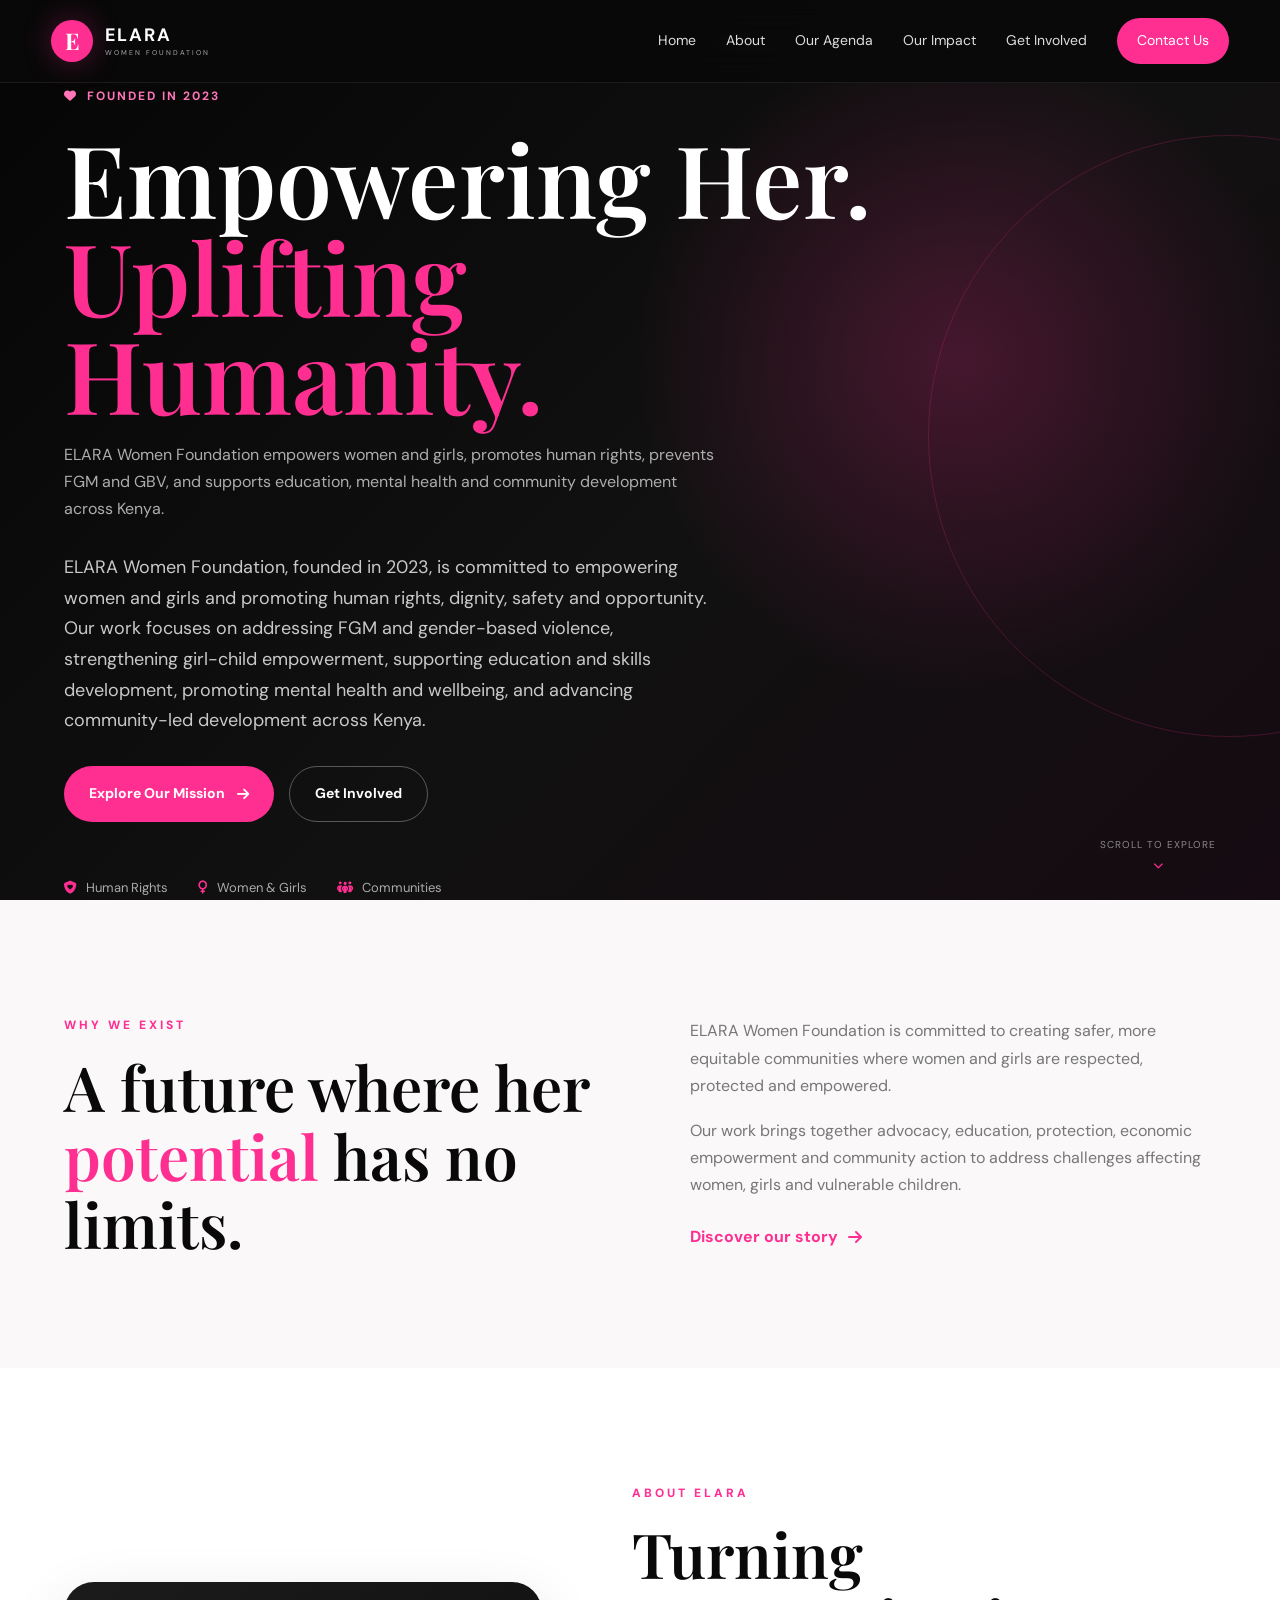
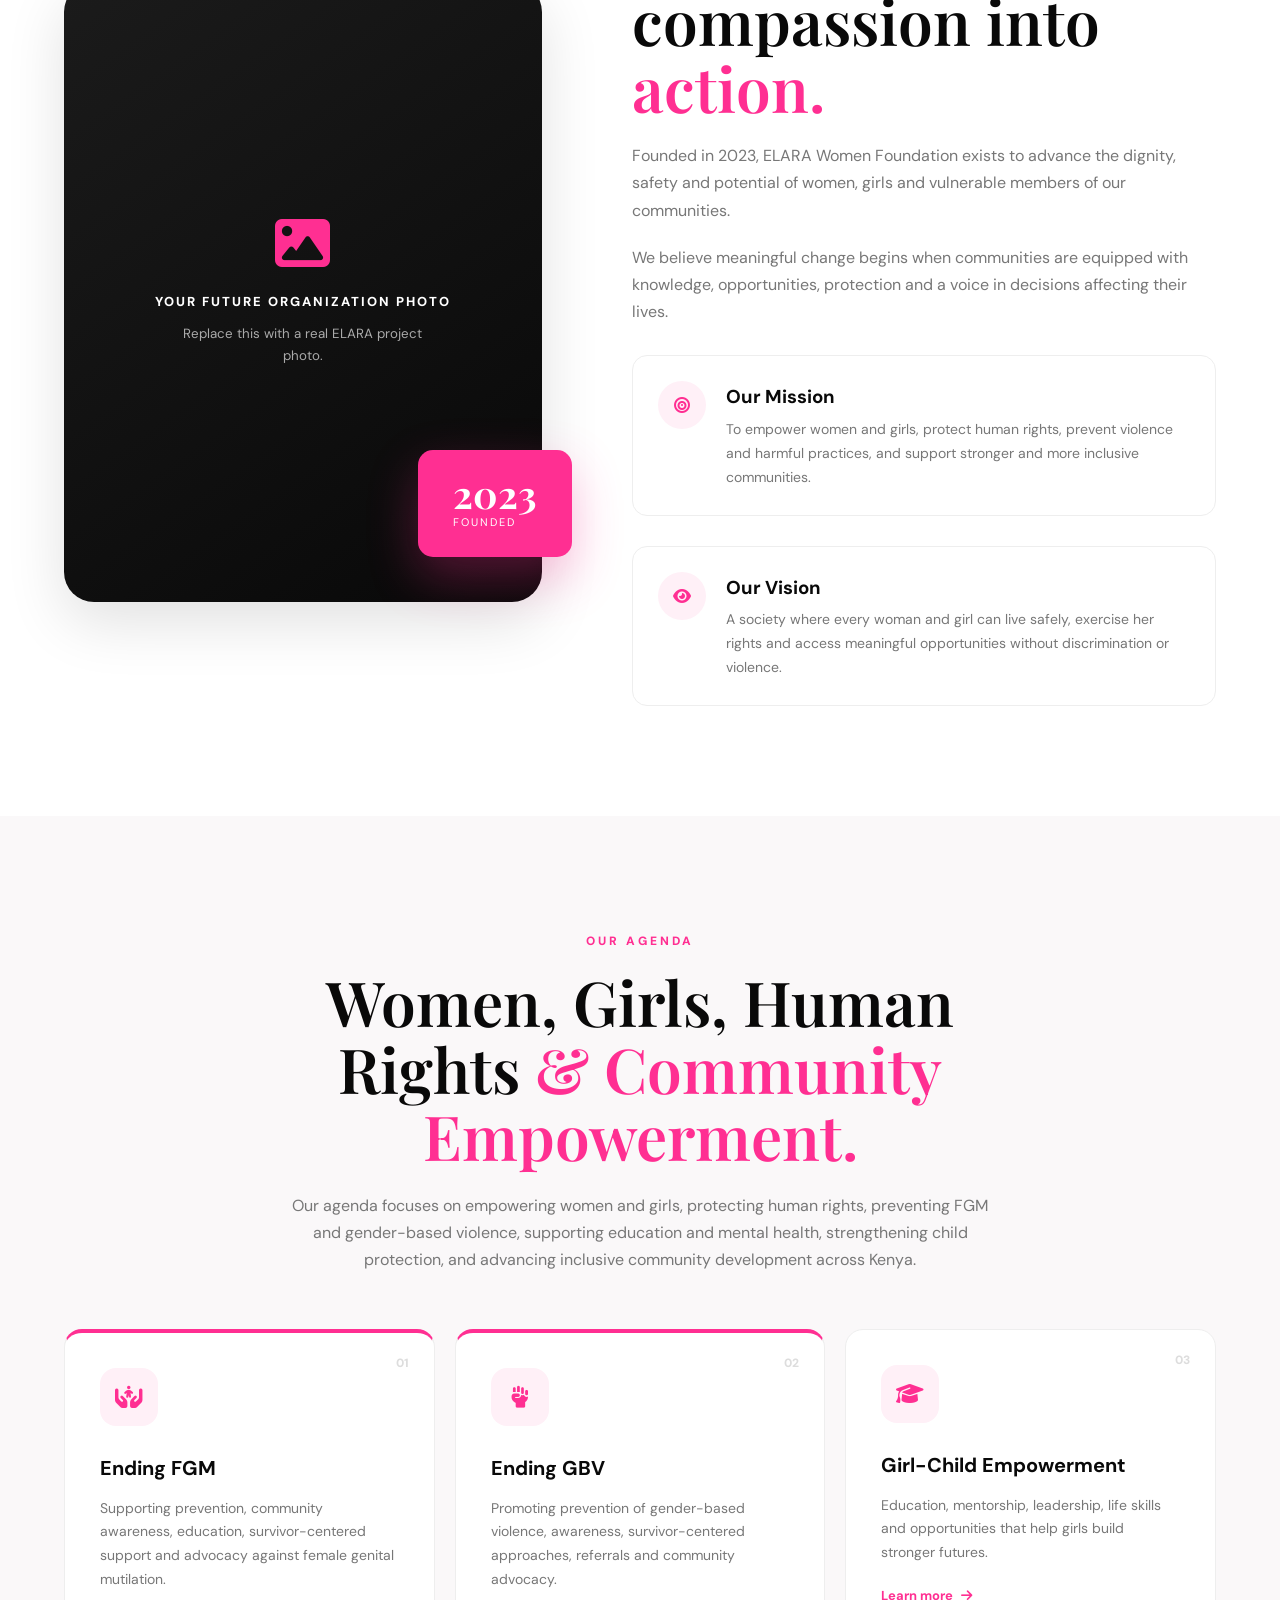
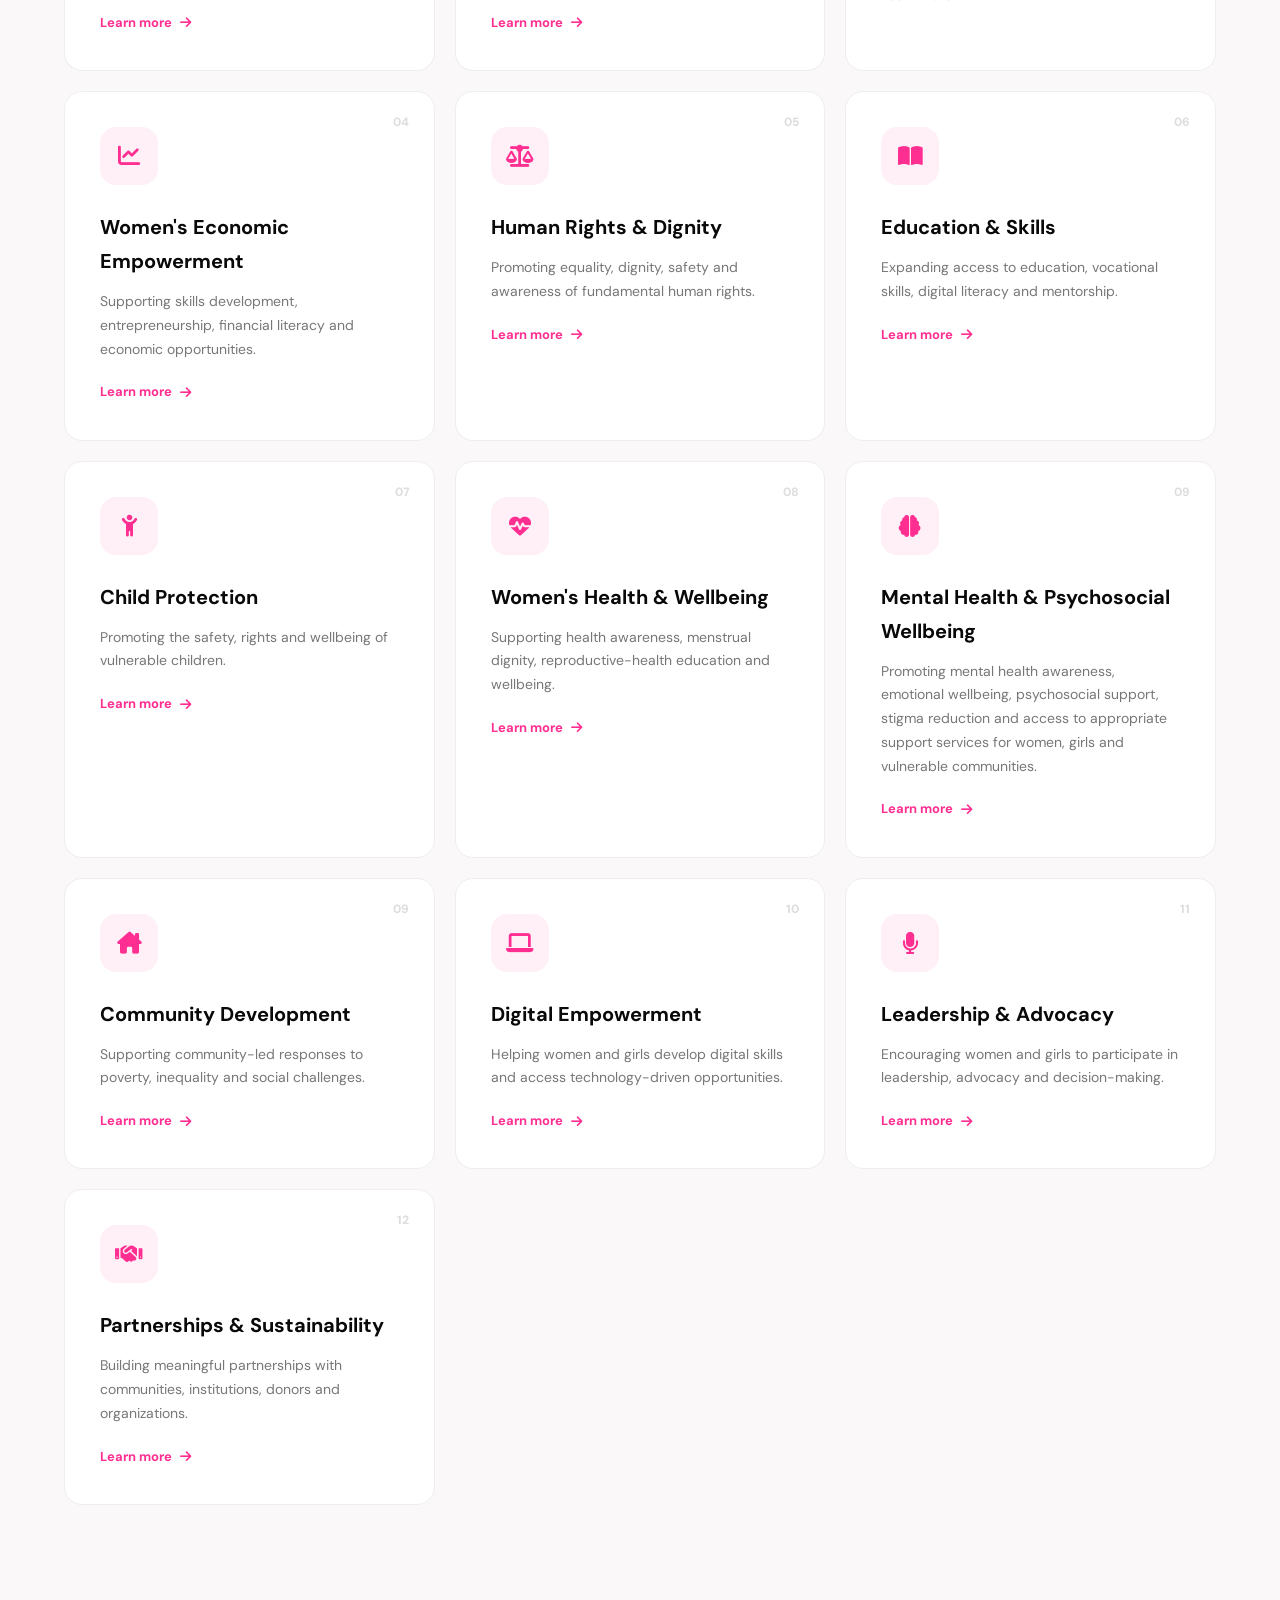
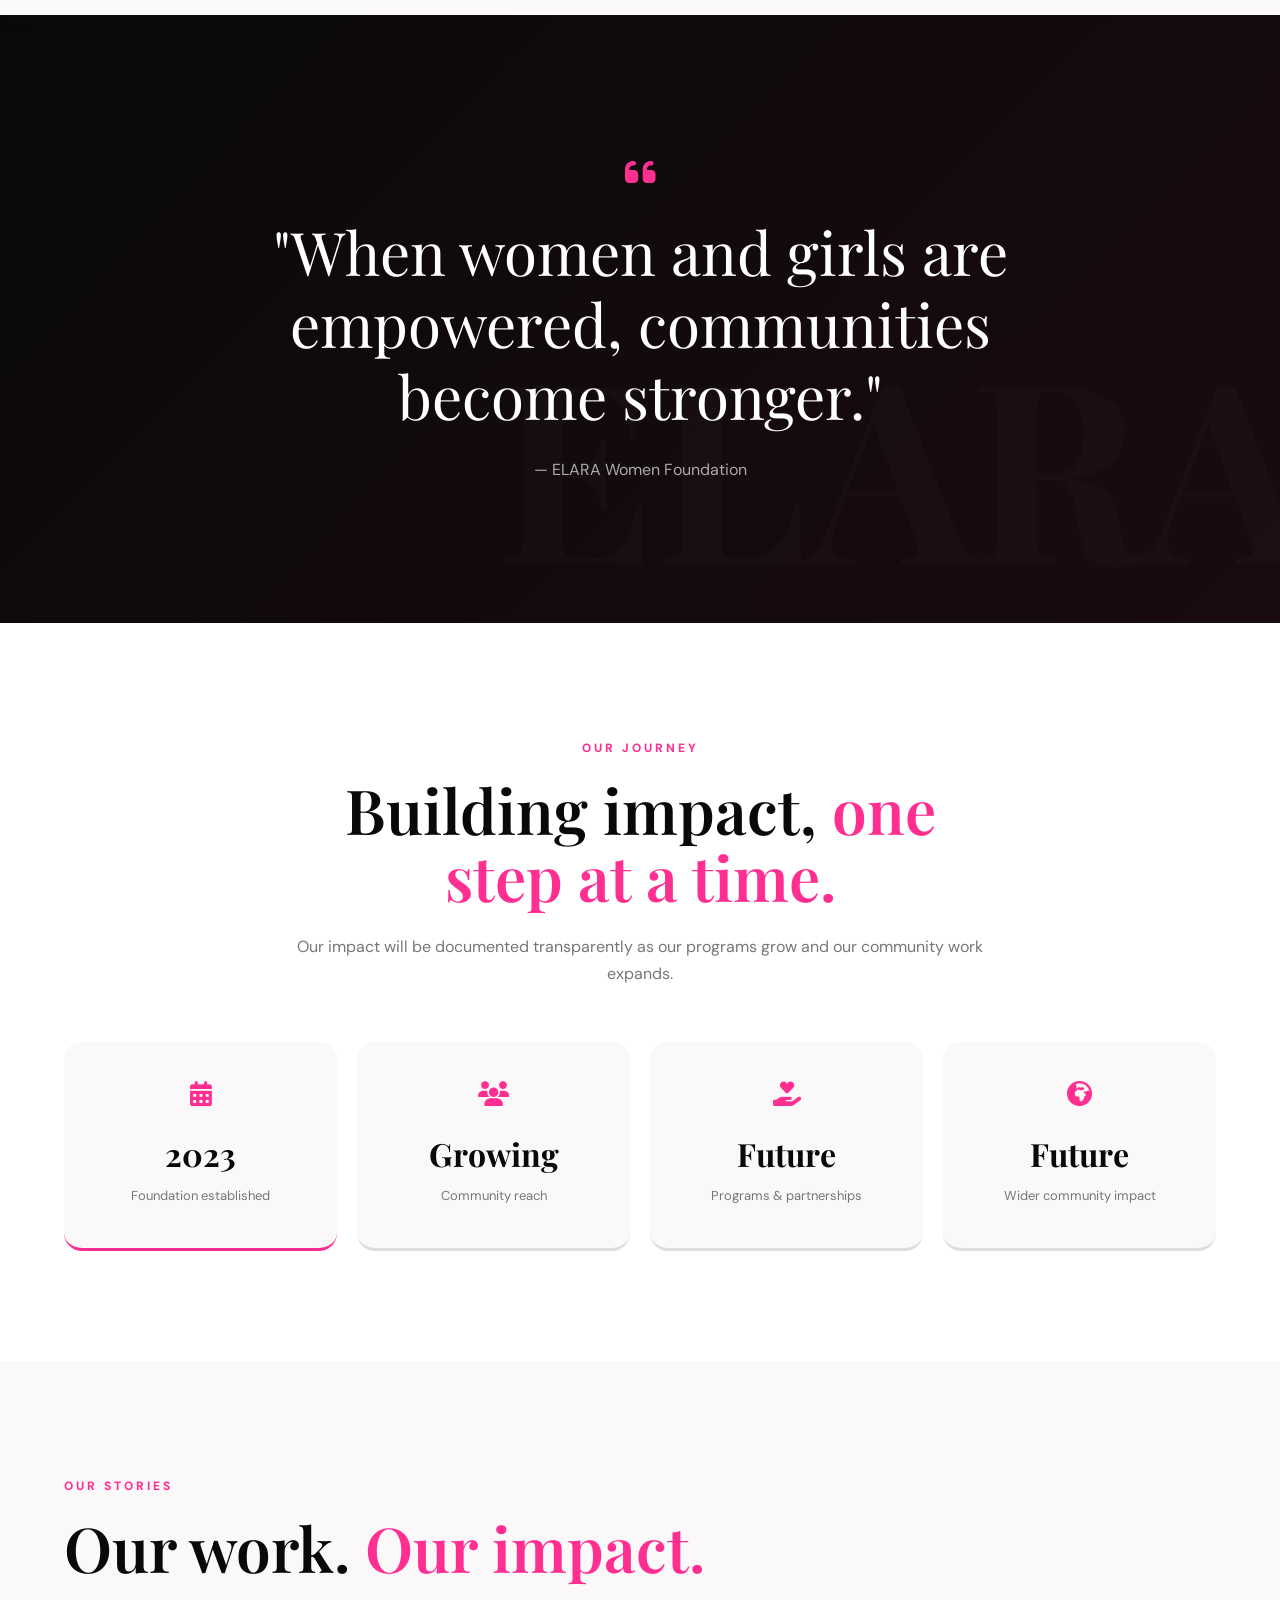
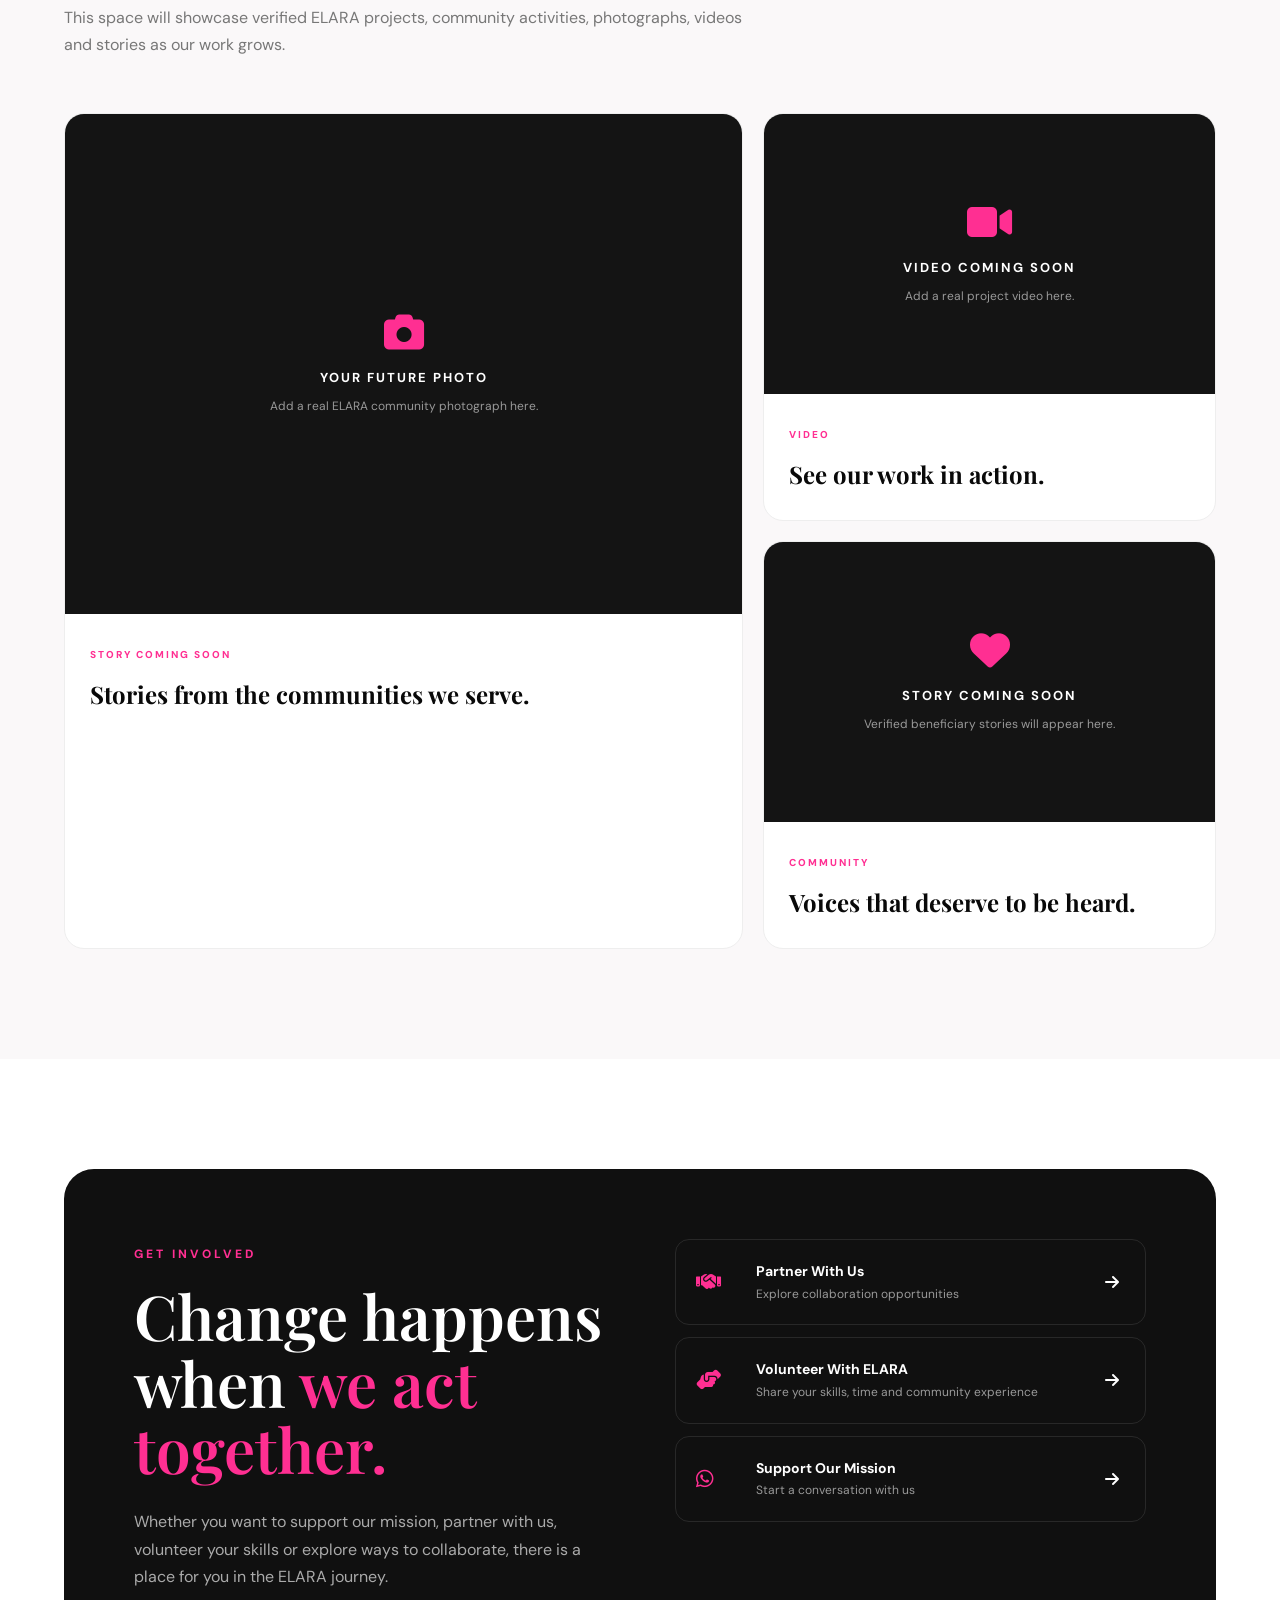
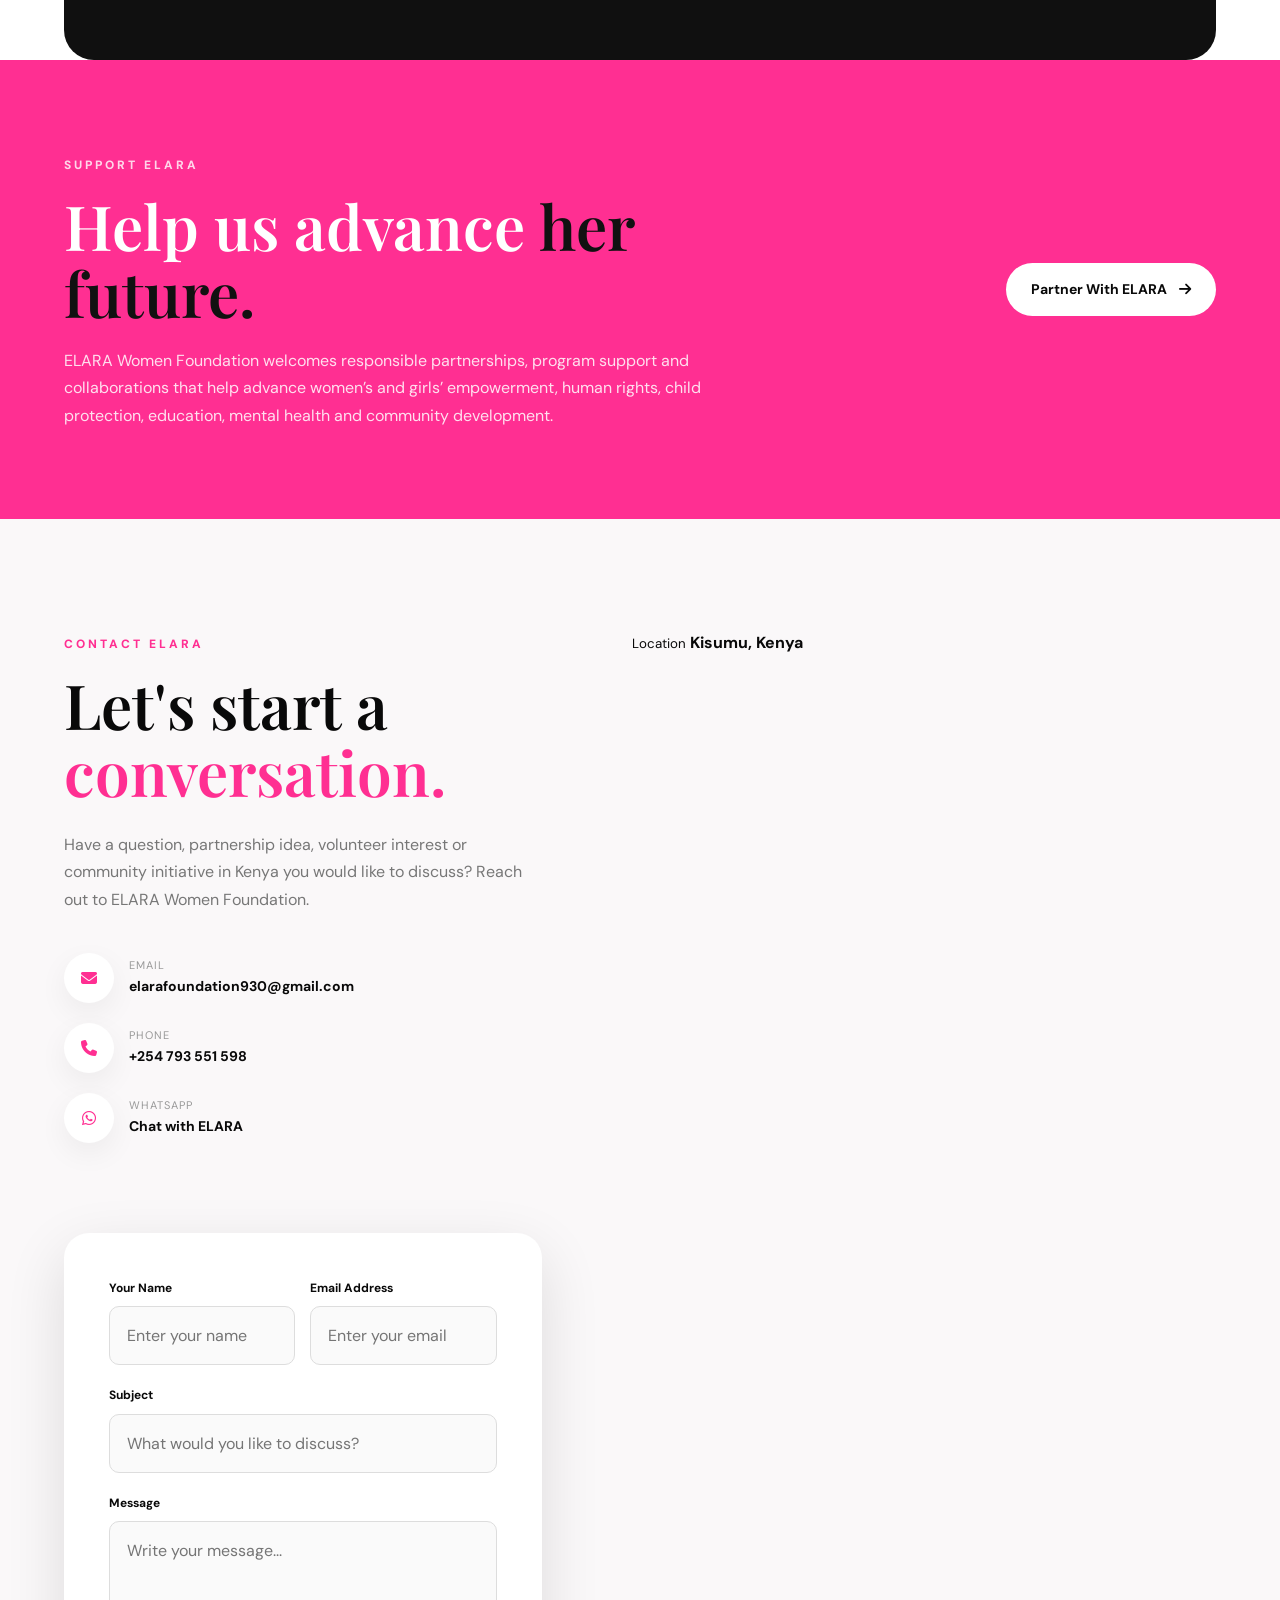
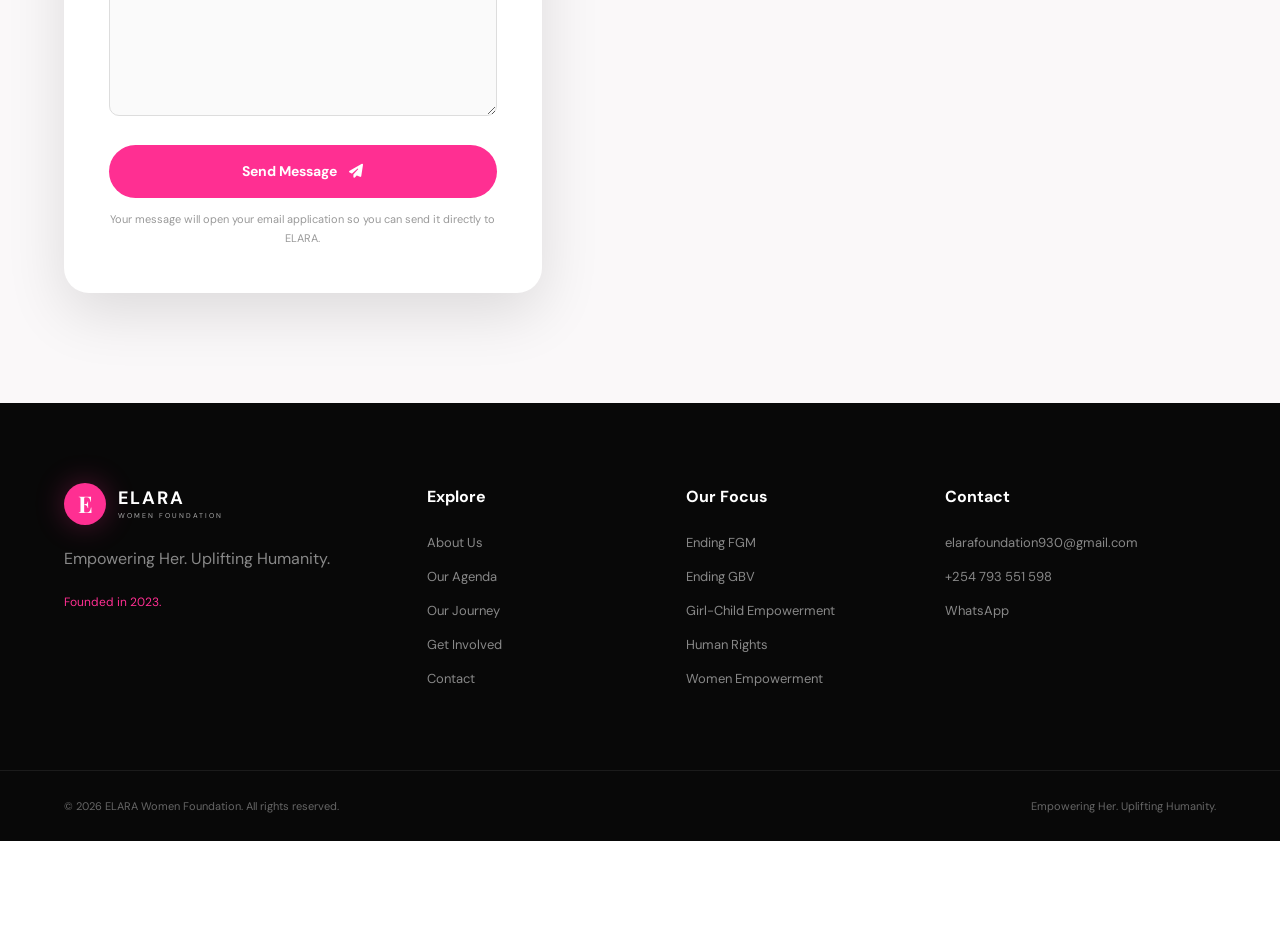
==== commit 1301d832: "Update print statement from 'Hello' to 'Goodbye'" ====
--- a/index.html
+++ b/index.html
@@ -2,8 +2,7 @@
 <html lang="en">
 <head>
     <title>ELARA Women Foundation | Empowering Her. Uplifting Humanity.</title>
-
- <meta name="description" content="ELARA Women Foundation is a Kenya-based organization empowering women and girls, promoting human rights, preventing FGM and GBV, supporting education and mental health, protecting children, and advancing community development.">
+<meta name="description" content="ELARA Women Foundation is a Kenya-based organization empowering women and girls, promoting human rights, preventing FGM and GBV, supporting education and mental health, protecting children, and advancing community development.">
 
 <meta name="keywords" content="ELARA Women Foundation, women empowerment, girl child empowerment, FGM prevention, GBV prevention, human rights Kenya, mental health, education, community development">
 
--- a/style.css
+++ b/style.css
@@ -21,6 +21,13 @@
 
     --border: rgba(255, 255, 255, 0.1);
 
+   .hero-seo-text {
+    max-width: 650px;
+    margin-top: 18px;
+    font-size: 16px;
+    line-height: 1.7;
+    opacity: 0.85;
+}
     --shadow: 0 20px 60px rgba(0, 0, 0, 0.12);
 
     --radius: 18px;
@@ -1349,4 +1356,4 @@
     .scroll-indicator {
         display: none;
     }
-}+}
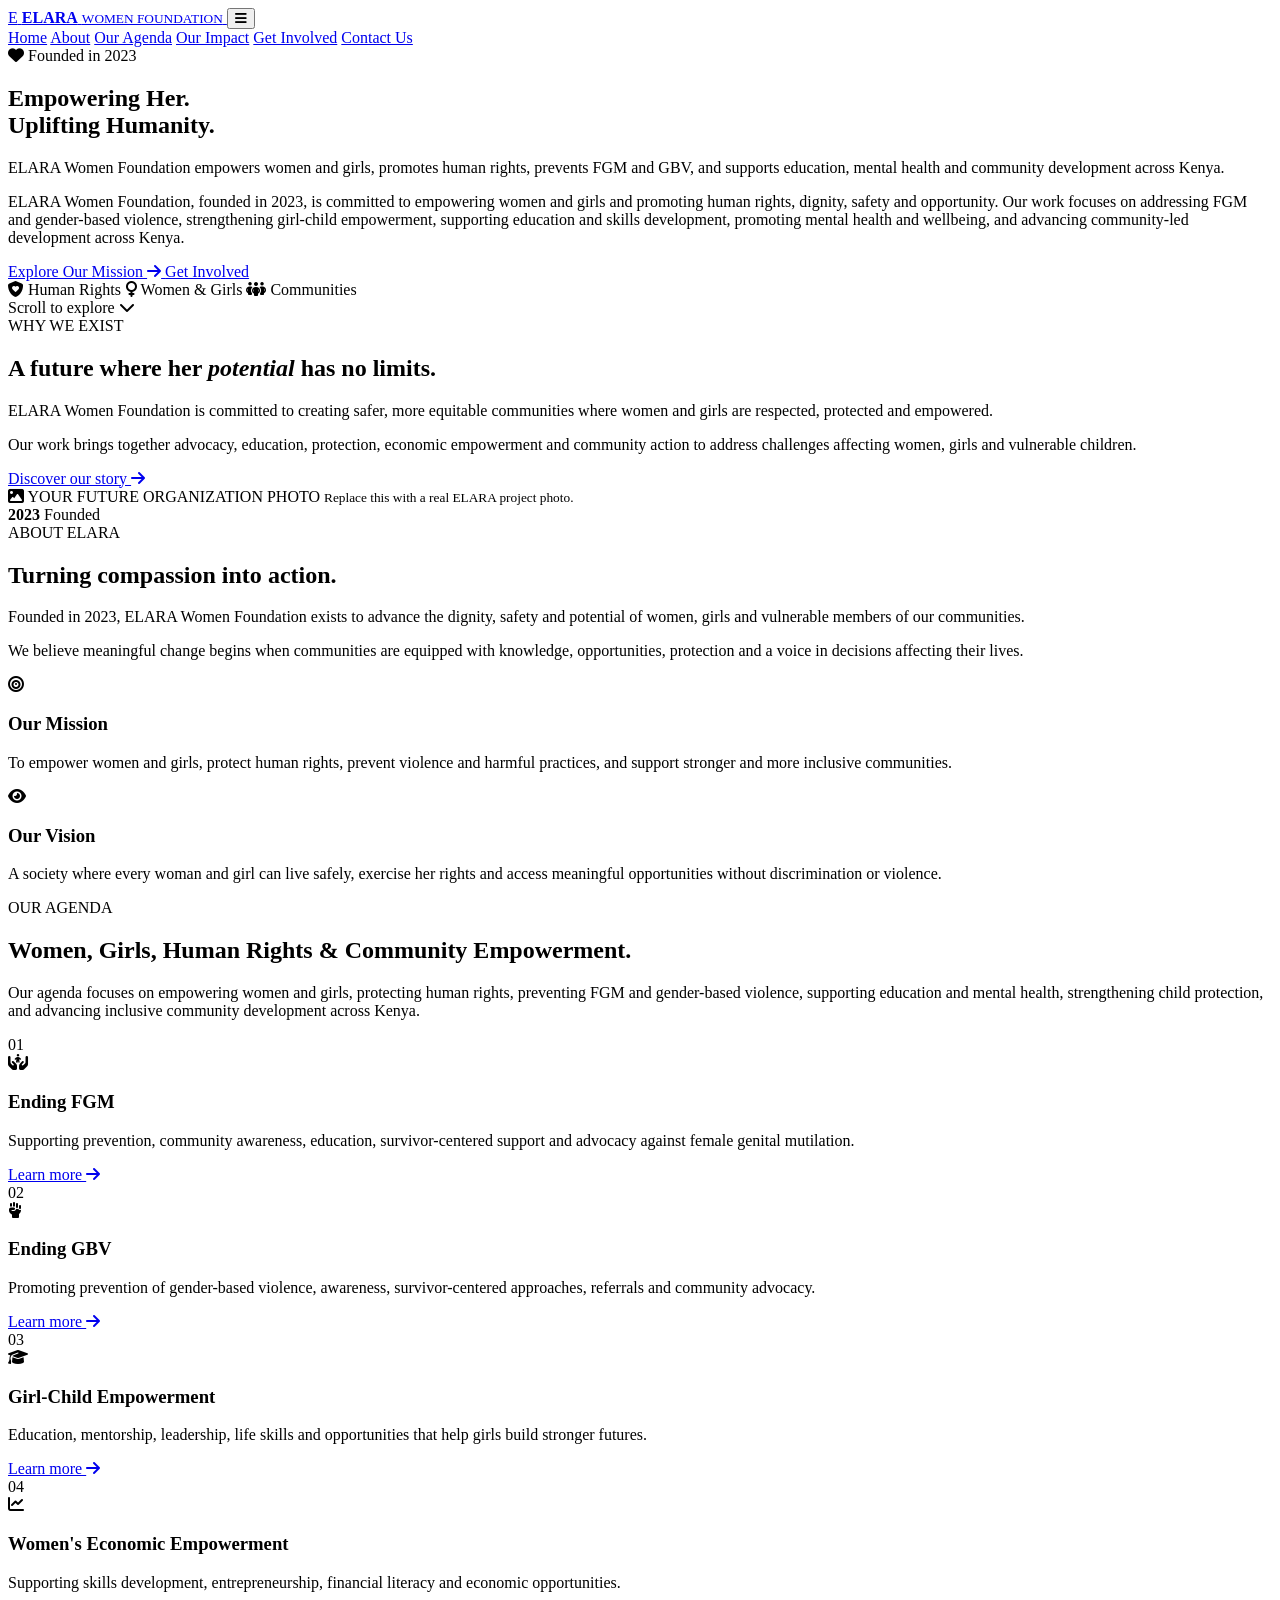
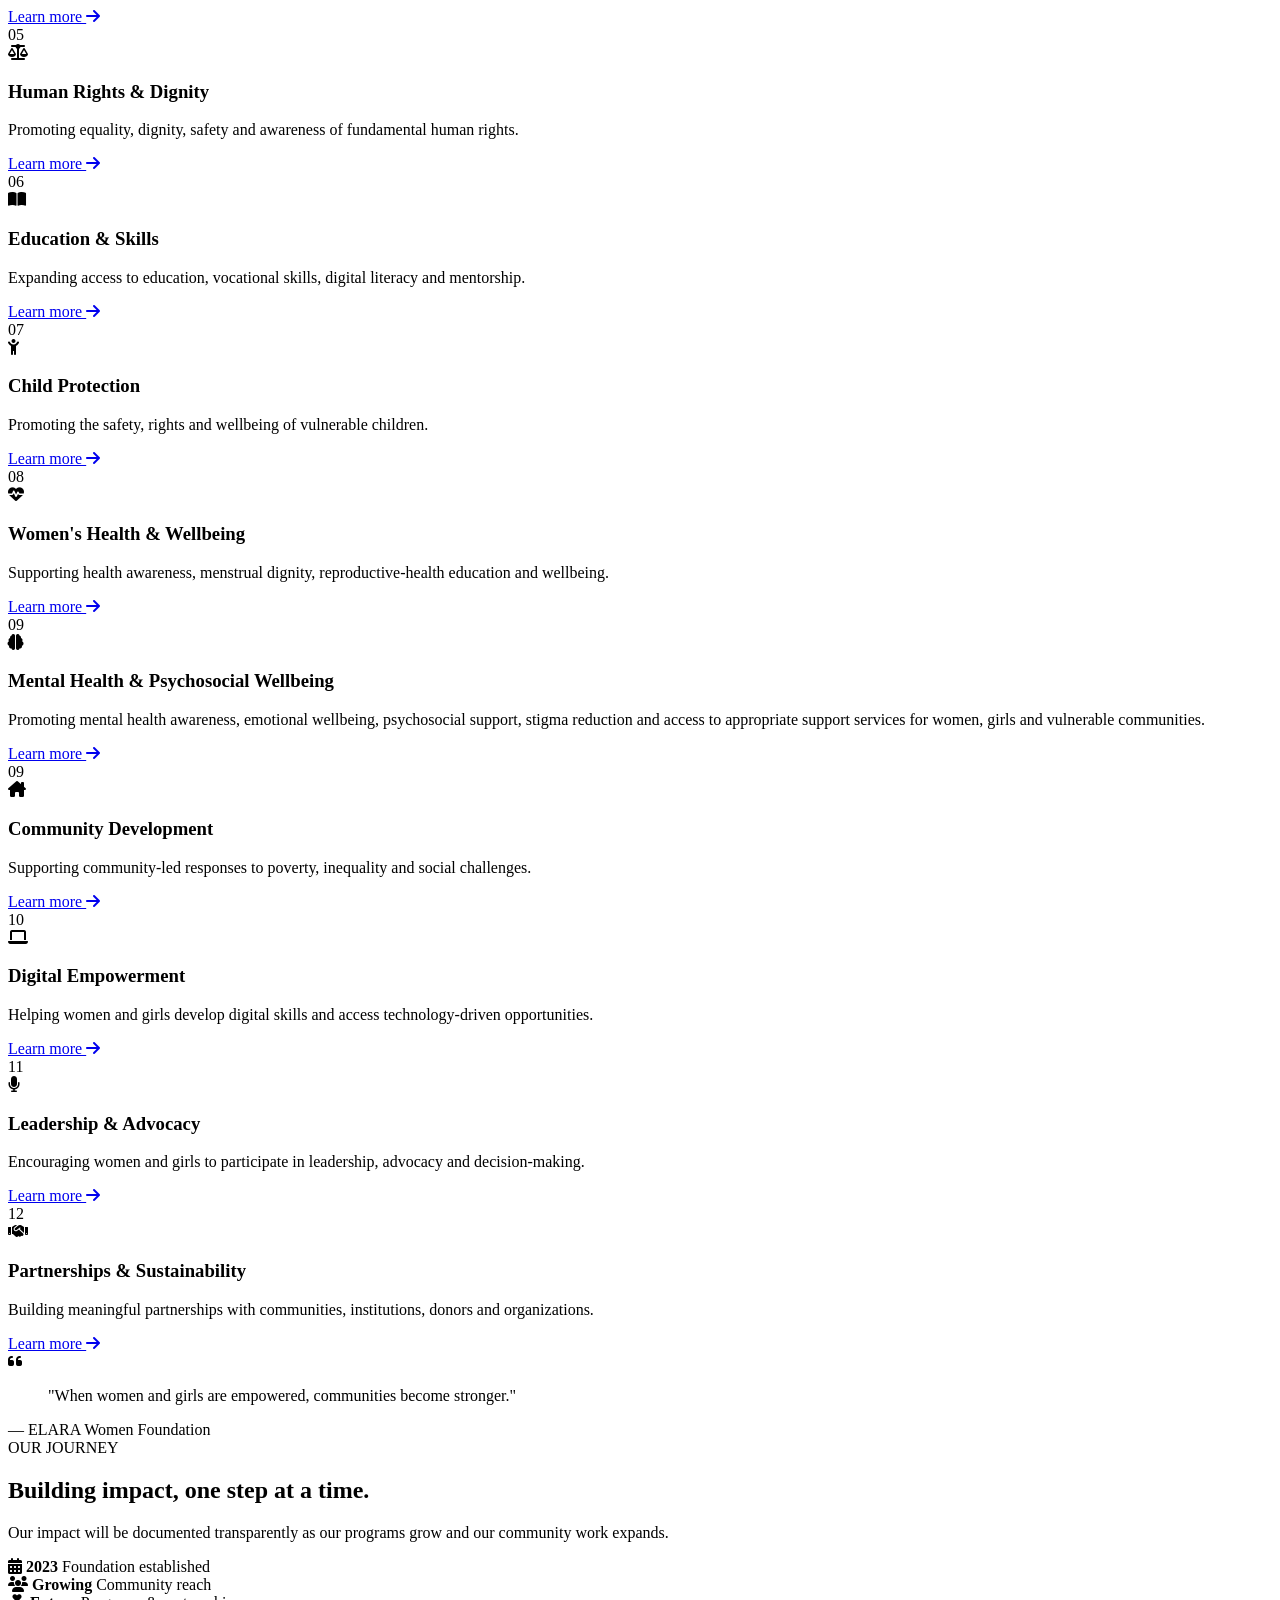
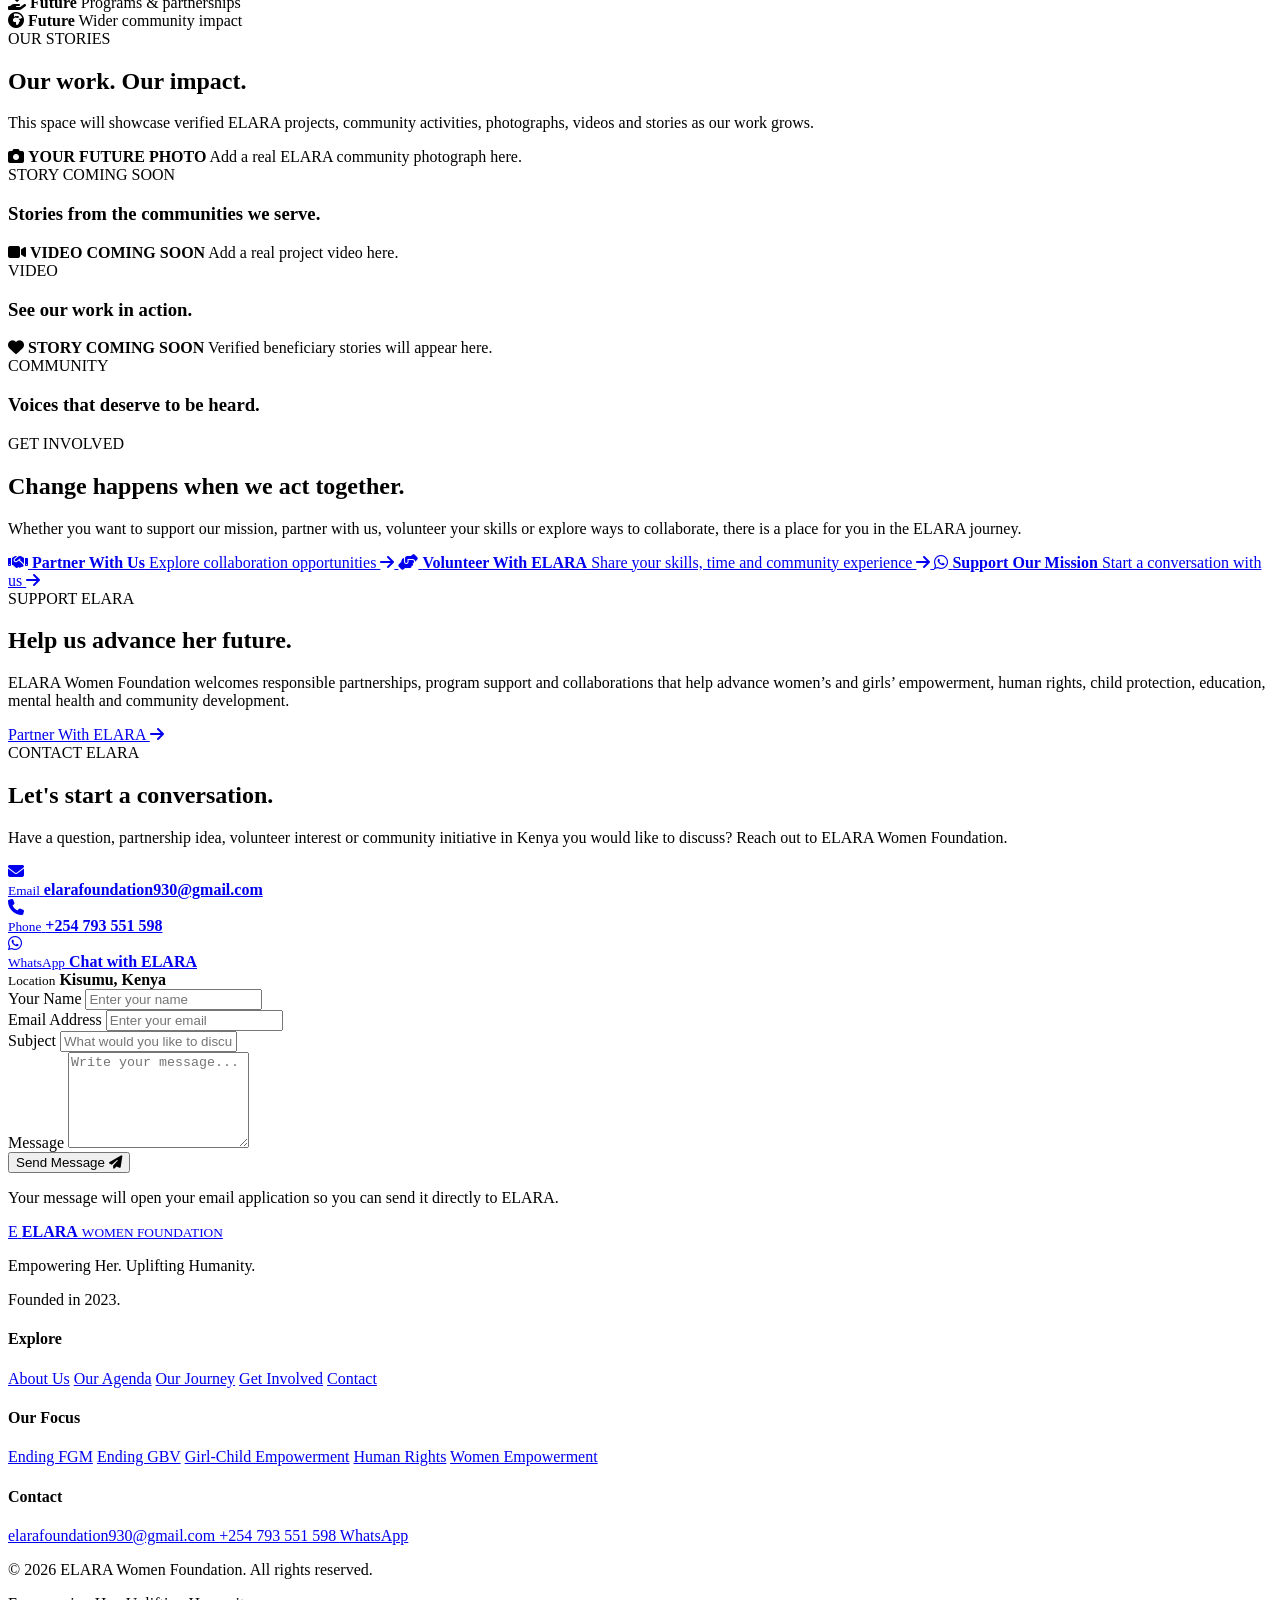
==== commit b4378429: "Update index.html" ====
--- a/index.html
+++ b/index.html
@@ -2,6 +2,8 @@
 <html lang="en">
 <head>
     <title>ELARA Women Foundation | Empowering Her. Uplifting Humanity.</title>
+
+    
 <meta name="description" content="ELARA Women Foundation is a Kenya-based organization empowering women and girls, promoting human rights, preventing FGM and GBV, supporting education and mental health, protecting children, and advancing community development.">
 
 <meta name="keywords" content="ELARA Women Foundation, women empowerment, girl child empowerment, FGM prevention, GBV prevention, human rights Kenya, mental health, education, community development">
--- a/style.css
+++ b/style.css
@@ -19,20 +19,7 @@
     --grey: #777777;
     --light-grey: #eeeeee;
 
-    --border: rgba(255, 255, 255, 0.1);
-
-   .hero-seo-text {
-    max-width: 650px;
-    margin-top: 18px;
-    font-size: 16px;
-    line-height: 1.7;
-    opacity: 0.85;
-}
-    --shadow: 0 20px 60px rgba(0, 0, 0, 0.12);
-
-    --radius: 18px;
-}
-
+    --border: rgba(255, 255, 255, 0.1)
 
 /* ================= RESET ================= */
 
@@ -1357,3 +1344,10 @@
         display: none;
     }
 }
+.hero-seo-text {
+    max-width: 650px;
+    margin-top: 18px;
+    font-size: 16px;
+    line-height: 1.7;
+    opacity: 0.85;
+}
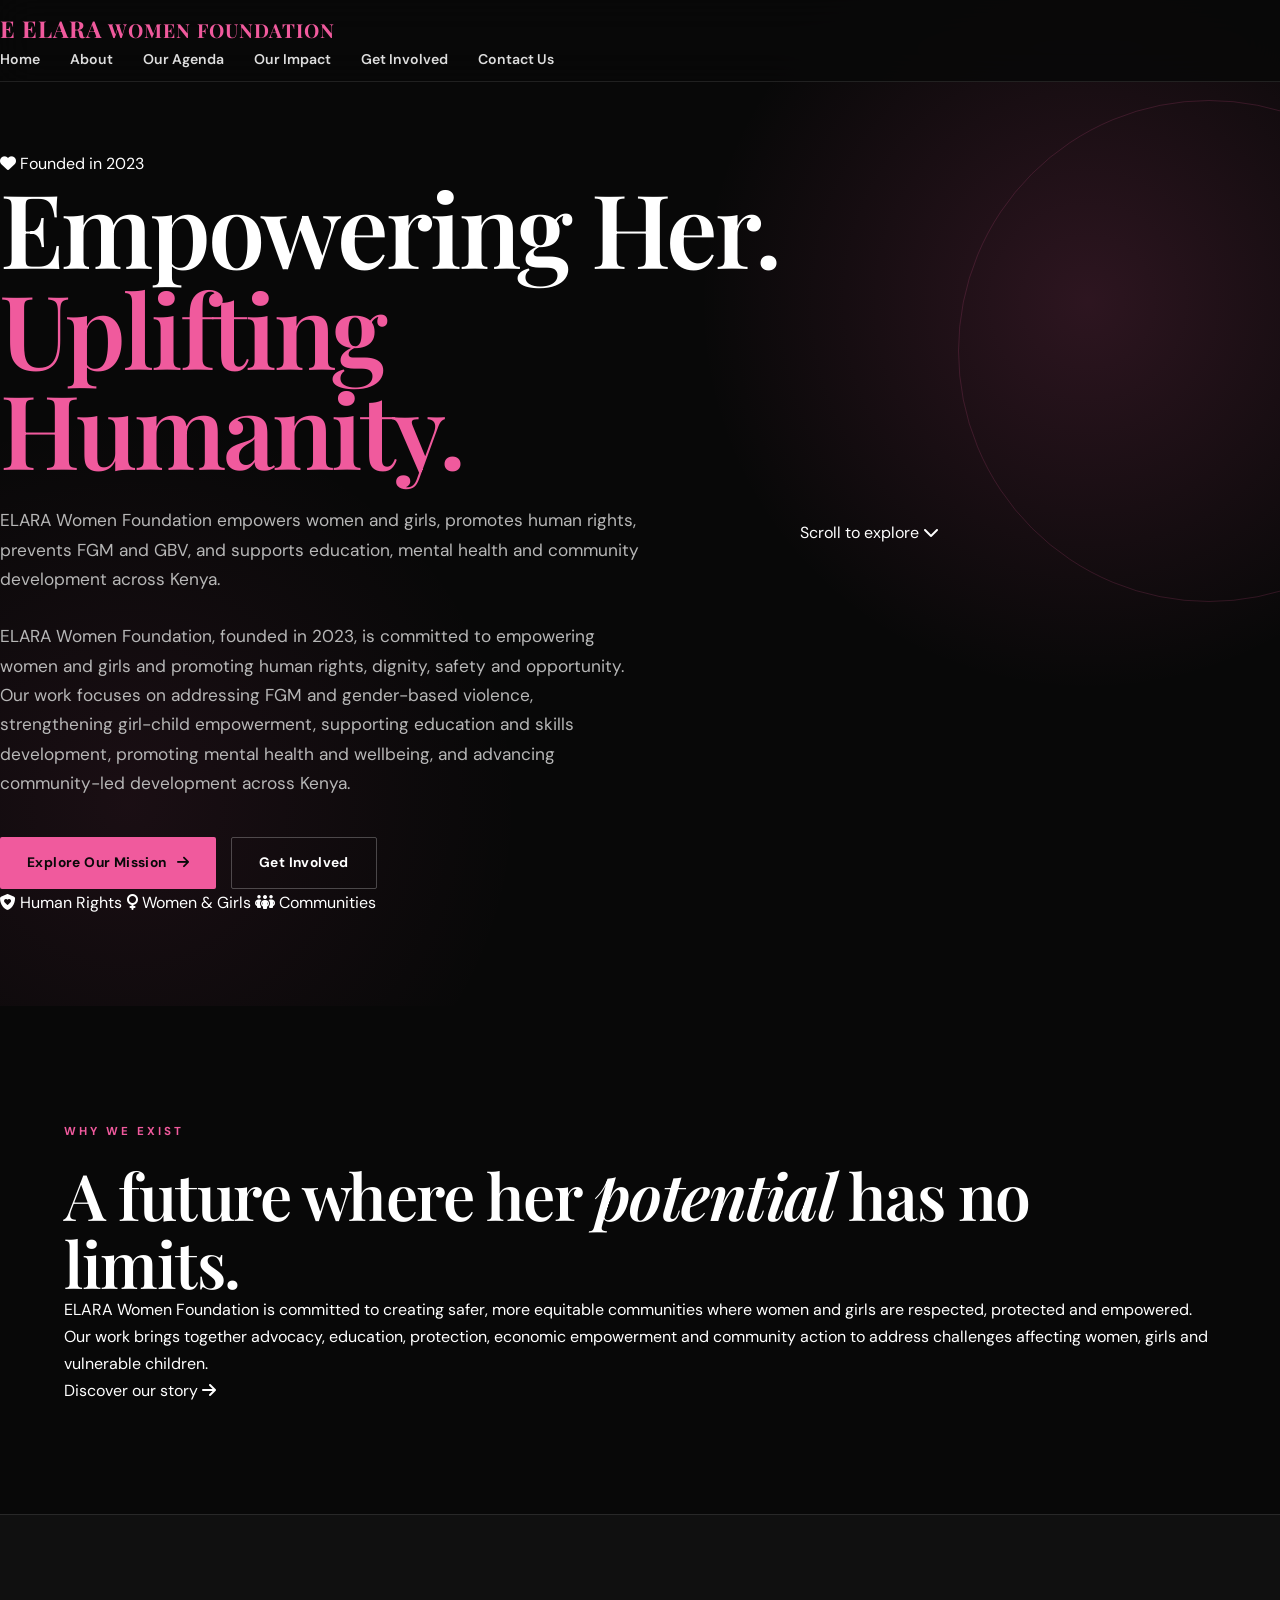
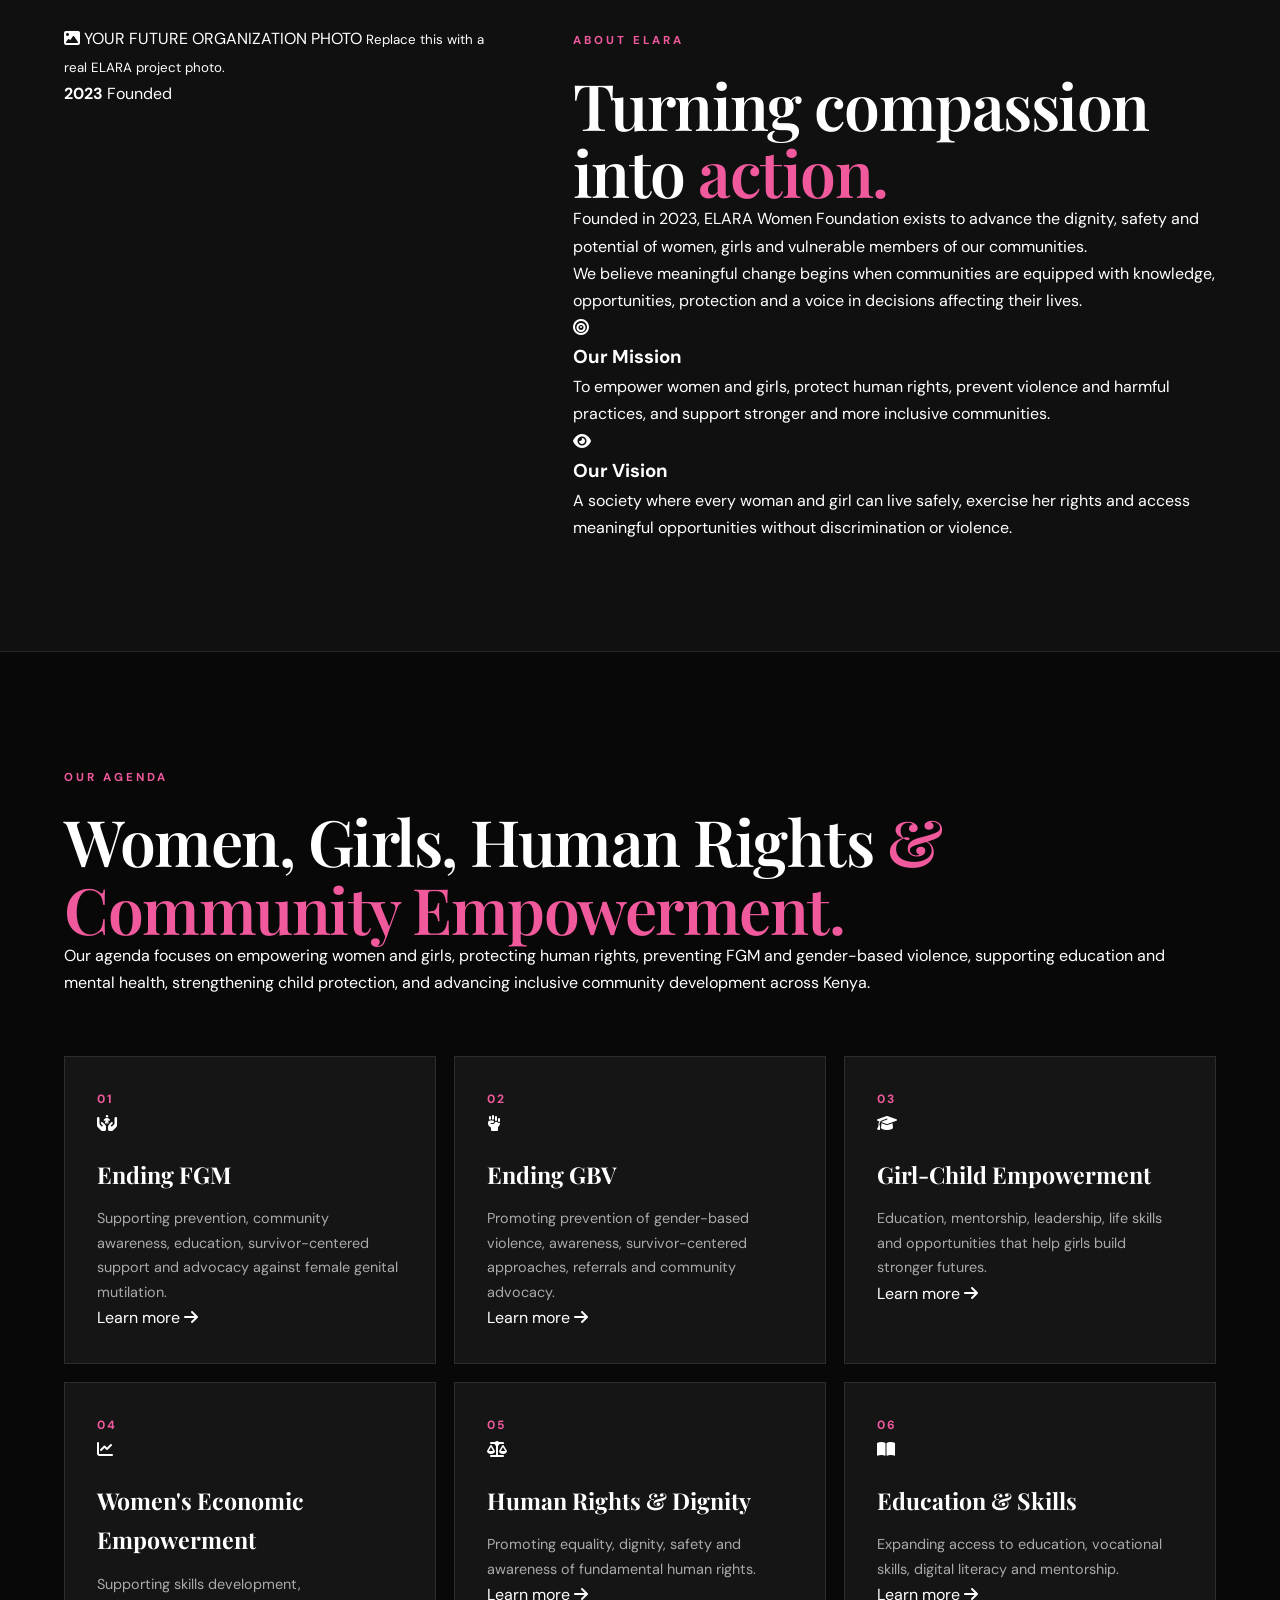
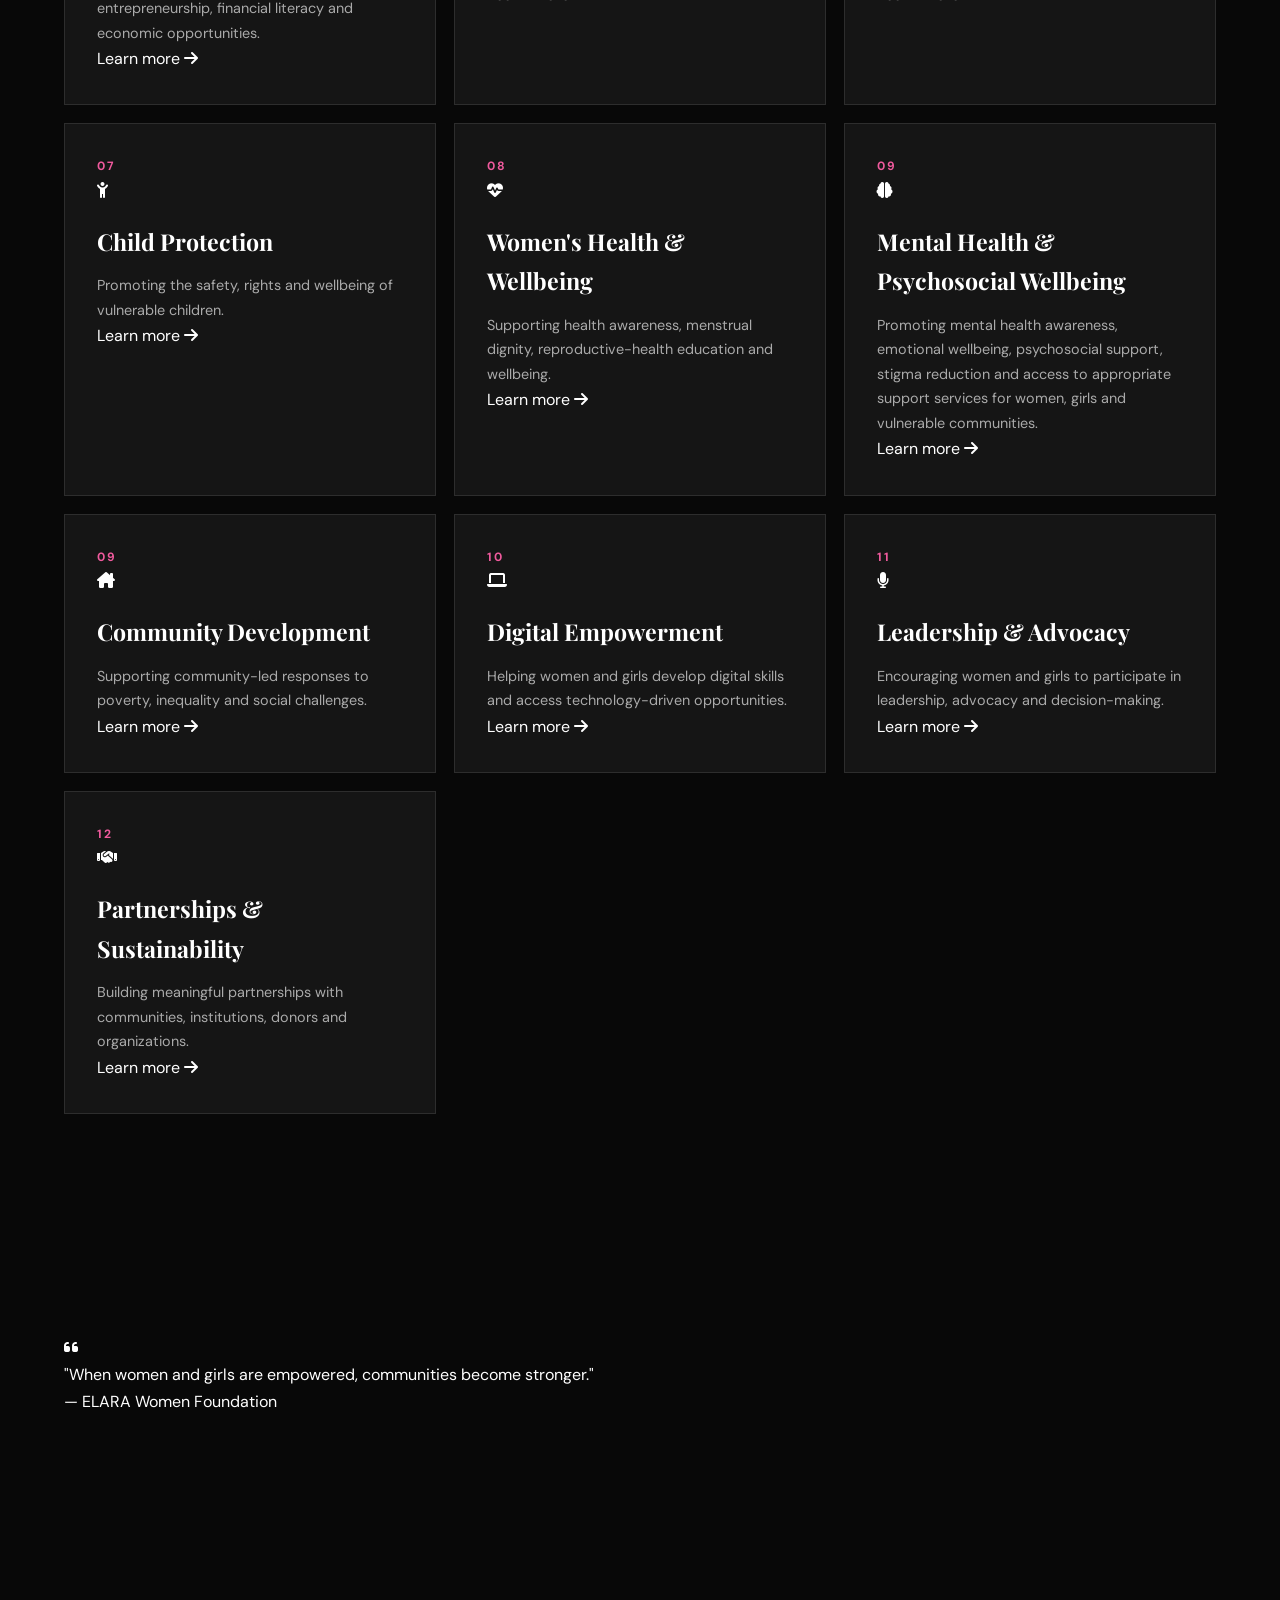
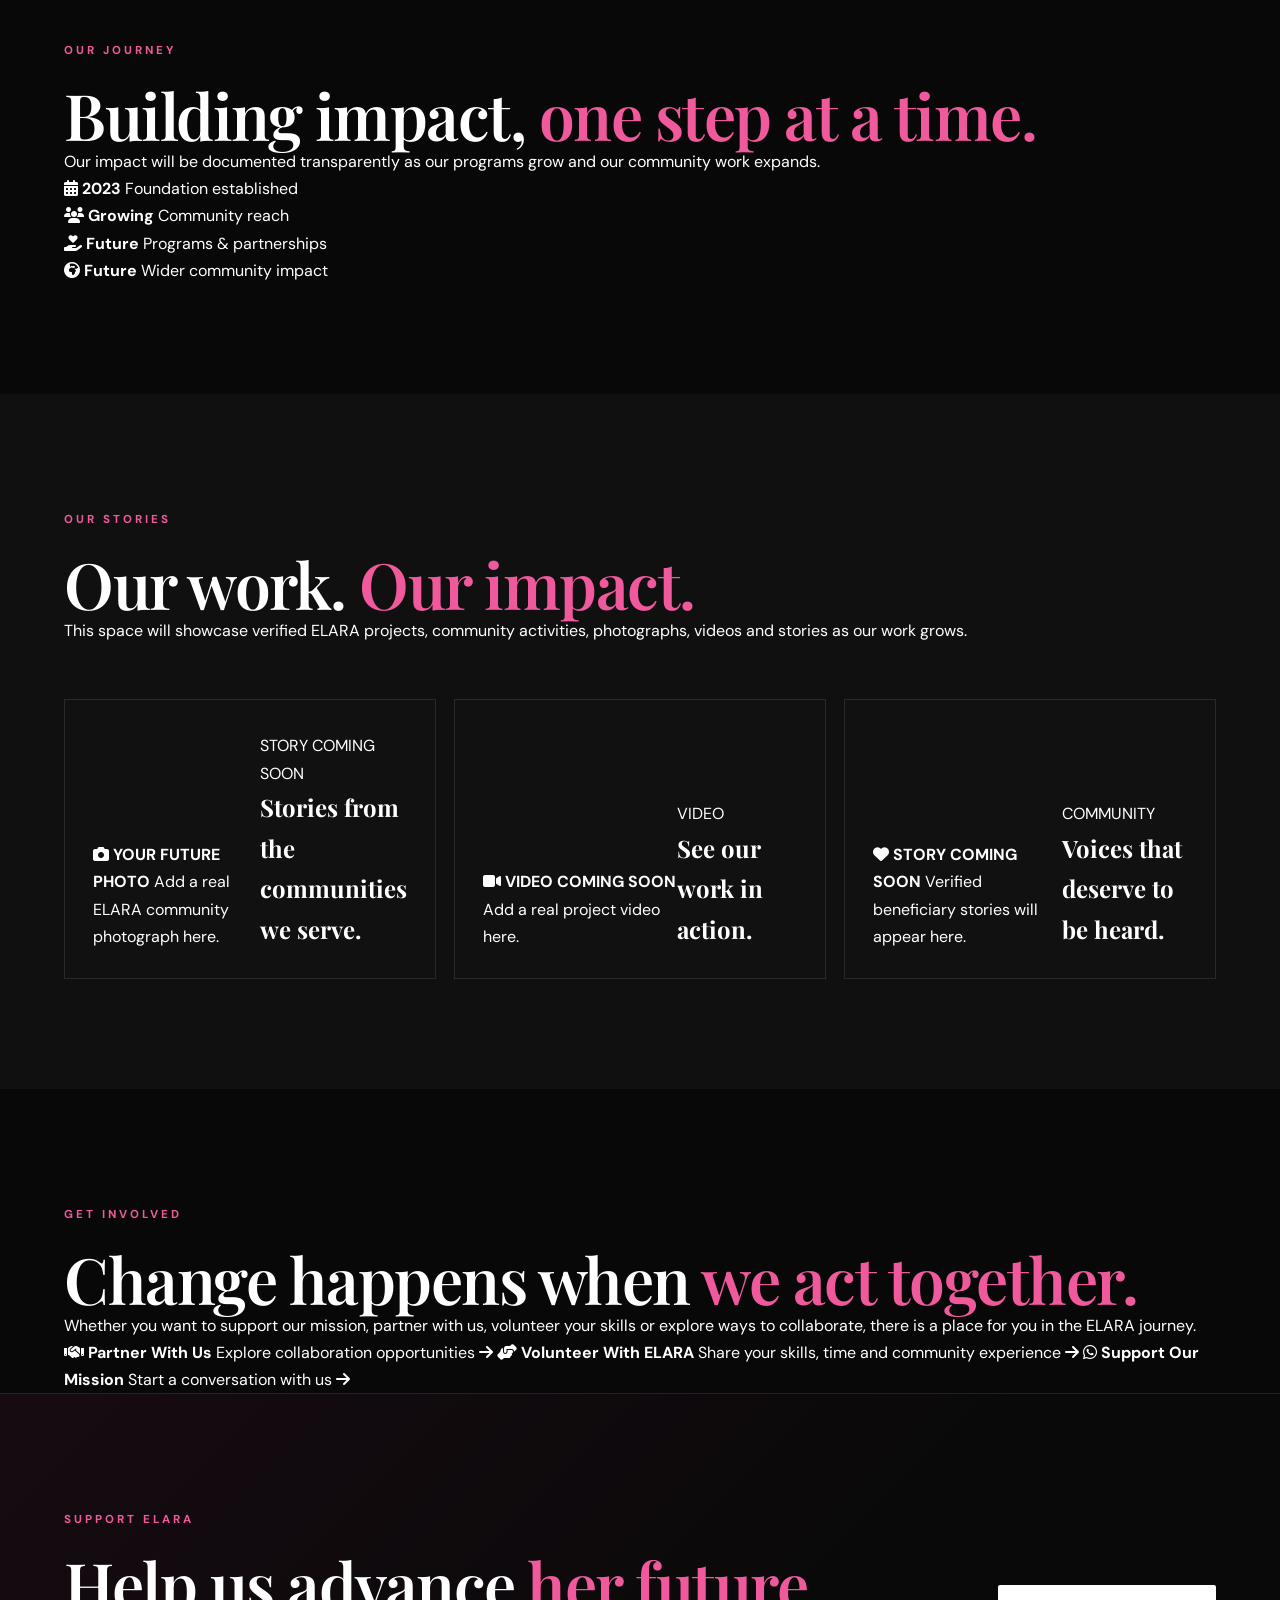
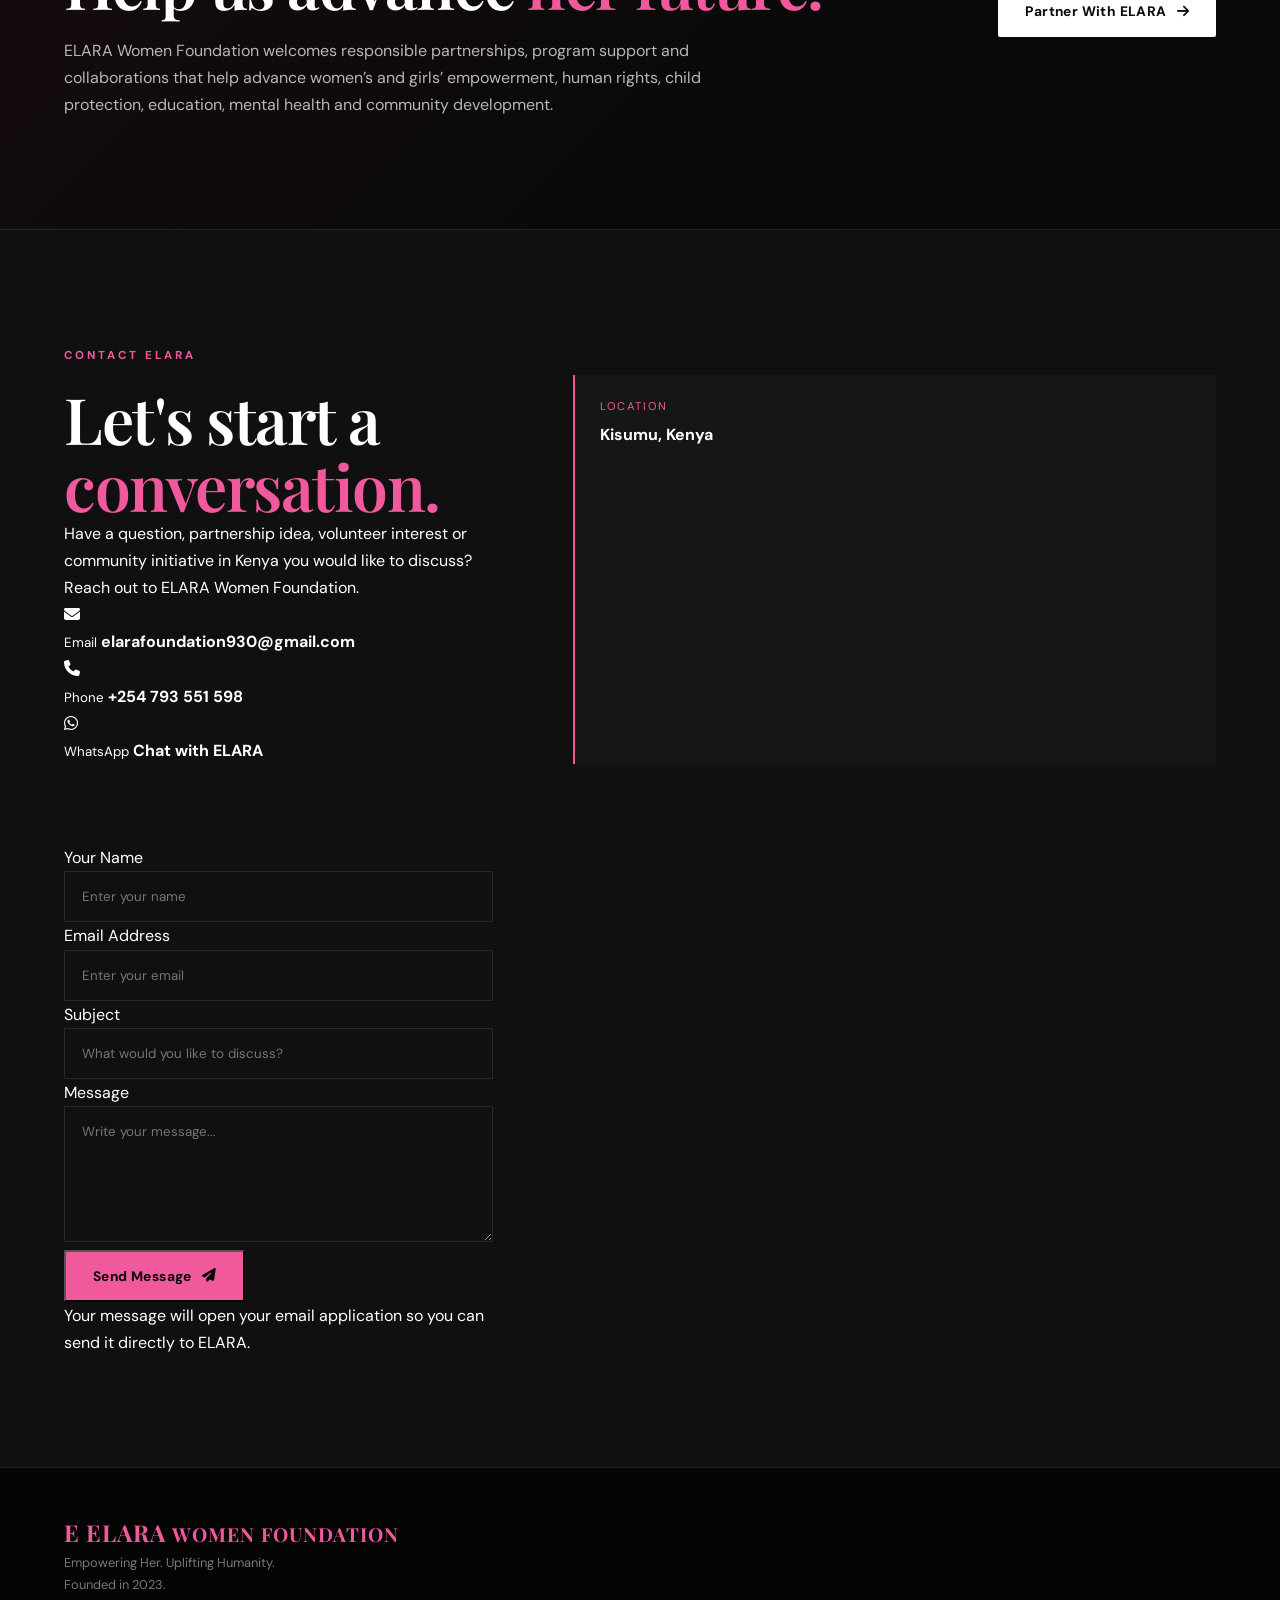
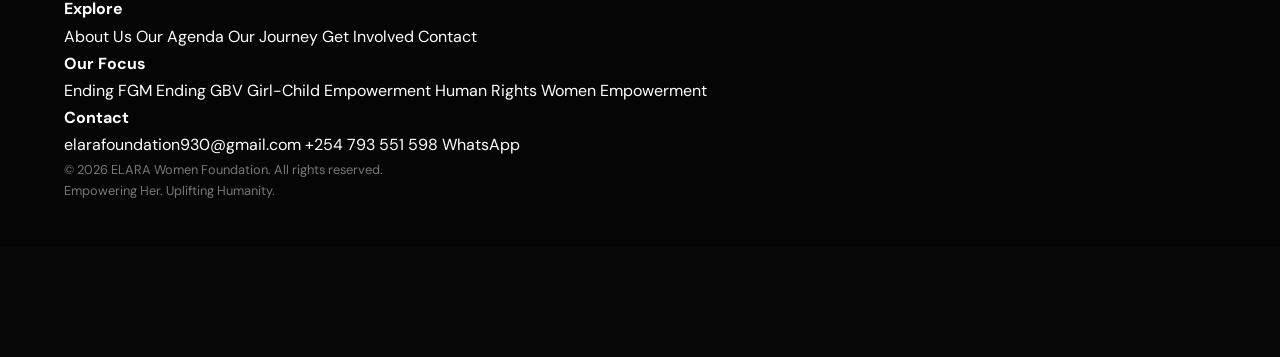
==== commit 16459555: "Update print statement from 'Hello' to 'Goodbye'" ====
--- a/index.html
+++ b/index.html
@@ -2,8 +2,6 @@
 <html lang="en">
 <head>
     <title>ELARA Women Foundation | Empowering Her. Uplifting Humanity.</title>
-
-    
 <meta name="description" content="ELARA Women Foundation is a Kenya-based organization empowering women and girls, promoting human rights, preventing FGM and GBV, supporting education and mental health, protecting children, and advancing community development.">
 
 <meta name="keywords" content="ELARA Women Foundation, women empowerment, girl child empowerment, FGM prevention, GBV prevention, human rights Kenya, mental health, education, community development">
--- a/style.css
+++ b/style.css
@@ -1,27 +1,21 @@
-/* ==========================================
+/* =========================================================
    ELARA WOMEN FOUNDATION
-   PREMIUM BLACK + PINK DESIGN
-========================================== */
+   PREMIUM BLACK • PINK • EDITORIAL DESIGN
+   ========================================================= */
+
+@import url('https://fonts.googleapis.com/css2?family=DM+Sans:wght@400;500;600;700&family=Playfair+Display:wght@500;600;700&display=swap');
 
 :root {
-    --black: #090909;
-    --black-soft: #111111;
-    --dark: #171717;
-
-    --pink: #ff2f92;
-    --pink-dark: #d91b73;
-    --pink-light: #ff75b8;
-    --pink-soft: #fff0f7;
-
+    --black: #080808;
+    --black-soft: #101010;
+    --black-card: #151515;
+    --pink: #f05a9d;
+    --pink-light: #ff8abd;
     --white: #ffffff;
-    --off-white: #faf8f9;
-
-    --grey: #777777;
-    --light-grey: #eeeeee;
-
-    --border: rgba(255, 255, 255, 0.1)
-
-/* ================= RESET ================= */
+    --muted: #b7b7b7;
+    --line: rgba(255,255,255,0.10);
+    --max: 1200px;
+}
 
 * {
     margin: 0;
@@ -34,10 +28,11 @@
 }
 
 body {
+    background: var(--black);
+    color: var(--white);
     font-family: "DM Sans", sans-serif;
-    color: var(--black);
-    background: var(--white);
     line-height: 1.7;
+    overflow-x: hidden;
 }
 
 img {
@@ -53,244 +48,126 @@
 button,
 input,
 textarea {
-    font: inherit;
-}
-
-
-/* ================= GENERAL ================= */
+    font-family: inherit;
+}
+
+/* =========================================================
+   CONTAINER
+   ========================================================= */
 
 .container {
-    width: min(1180px, 90%);
+    width: min(90%, var(--max));
     margin: auto;
 }
 
-.section-padding {
-    padding: 110px 0;
-}
-
-.section-label {
-    display: inline-block;
-    color: var(--pink);
-    font-size: 12px;
-    font-weight: 800;
-    letter-spacing: 3px;
-    margin-bottom: 18px;
-}
-
-.section-heading {
-    max-width: 700px;
-    margin-bottom: 55px;
-}
-
-.section-heading.center {
-    text-align: center;
-    margin-left: auto;
-    margin-right: auto;
-}
-
-.section-heading h2,
-.about-content h2,
-.intro h2,
-.contact-info h2,
-.involve-inner h2,
-.donate h2 {
-    font-family: "Playfair Display", serif;
-    font-size: clamp(38px, 5vw, 62px);
-    line-height: 1.08;
-    font-weight: 600;
-}
-
-.section-heading h2 span,
-.about-content h2 span,
-.contact-info h2 span,
-.involve-inner h2 span,
-.donate h2 span {
-    color: var(--pink);
-}
-
-.section-heading p {
-    margin-top: 22px;
-    color: var(--grey);
-    font-size: 16px;
-}
-
-
-/* ================= NAVBAR ================= */
-
-.navbar {
+/* =========================================================
+   HEADER
+   ========================================================= */
+
+header {
     position: fixed;
     top: 0;
     left: 0;
     width: 100%;
     z-index: 1000;
-    background: rgba(9, 9, 9, 0.92);
+    background: rgba(8,8,8,0.88);
     backdrop-filter: blur(18px);
-    border-bottom: 1px solid rgba(255,255,255,0.08);
-}
-
-.nav-container {
-    width: min(1250px, 92%);
-    height: 82px;
-    margin: auto;
-
+    border-bottom: 1px solid var(--line);
+}
+
+.navbar {
+    min-height: 82px;
     display: flex;
     align-items: center;
     justify-content: space-between;
 }
 
-.logo {
-    display: flex;
-    align-items: center;
-    gap: 12px;
-}
-
-.logo-mark {
-    width: 42px;
-    height: 42px;
-
-    display: flex;
-    align-items: center;
-    justify-content: center;
-
-    background: var(--pink);
-    color: var(--white);
-
-    border-radius: 50%;
-
+.logo,
+.brand {
     font-family: "Playfair Display", serif;
-    font-size: 23px;
+    font-size: 1.45rem;
     font-weight: 700;
-
-    box-shadow: 0 0 30px rgba(255, 47, 146, 0.3);
-}
-
-.logo-text {
-    display: flex;
-    flex-direction: column;
-    line-height: 1;
-    color: var(--white);
-}
-
-.logo-text strong {
-    font-size: 18px;
-    letter-spacing: 2px;
-}
-
-.logo-text small {
-    margin-top: 5px;
-    font-size: 7px;
-    letter-spacing: 2px;
-    color: #aaa;
-}
-
-.nav-menu {
+    letter-spacing: 1px;
+}
+
+.logo span,
+.brand span {
+    color: var(--pink);
+}
+
+nav {
     display: flex;
     align-items: center;
     gap: 30px;
 }
 
-.nav-menu a {
+nav a {
+    font-size: 0.88rem;
+    font-weight: 600;
     color: #ddd;
-    font-size: 14px;
-    transition: 0.3s;
-}
-
-.nav-menu a:hover {
-    color: var(--pink);
-}
-
-.nav-button {
-    background: var(--pink);
-    color: white !important;
-    padding: 11px 20px;
-    border-radius: 30px;
-}
-
-.nav-button:hover {
-    background: var(--pink-dark);
+    transition: 0.3s ease;
+}
+
+nav a:hover {
+    color: var(--pink);
 }
 
 .menu-toggle {
     display: none;
-    background: none;
-    border: none;
-    color: white;
-    font-size: 24px;
+    font-size: 1.5rem;
     cursor: pointer;
-}
-
-
-/* ================= HERO ================= */
+    color: var(--white);
+}
+
+/* =========================================================
+   HERO
+   ========================================================= */
 
 .hero {
     min-height: 100vh;
-
+    display: flex;
+    align-items: center;
     position: relative;
-
-    display: flex;
-    align-items: center;
-
+    padding: 150px 0 90px;
     background:
-        radial-gradient(
-            circle at 75% 40%,
-            rgba(255, 47, 146, 0.22),
-            transparent 30%
-        ),
-        linear-gradient(
-            135deg,
-            #050505,
-            #111111 55%,
-            #160b12
-        );
-
-    color: white;
-    overflow: hidden;
+        radial-gradient(circle at 85% 30%, rgba(240,90,157,0.16), transparent 30%),
+        radial-gradient(circle at 10% 80%, rgba(240,90,157,0.08), transparent 28%),
+        var(--black);
 }
 
 .hero::after {
     content: "";
     position: absolute;
-    width: 600px;
-    height: 600px;
-    right: -250px;
-    top: 15%;
-
-    border: 1px solid rgba(255, 47, 146, 0.2);
+    right: -180px;
+    top: 100px;
+    width: 500px;
+    height: 500px;
+    border: 1px solid rgba(240,90,157,0.16);
     border-radius: 50%;
 }
 
 .hero-content {
+    max-width: 800px;
     position: relative;
     z-index: 2;
-
-    width: min(1180px, 90%);
-    margin: auto;
-
-    padding-top: 80px;
-}
-
-.eyebrow {
-    display: inline-flex;
-    align-items: center;
-    gap: 9px;
-
-    color: var(--pink-light);
-
-    font-size: 12px;
+}
+
+.section-label {
+    display: inline-block;
+    color: var(--pink);
+    font-size: 0.72rem;
     font-weight: 700;
-    letter-spacing: 2px;
+    letter-spacing: 3px;
     text-transform: uppercase;
-
-    margin-bottom: 22px;
+    margin-bottom: 20px;
 }
 
 .hero h1 {
     font-family: "Playfair Display", serif;
-    font-size: clamp(55px, 8vw, 100px);
+    font-size: clamp(3.5rem, 8vw, 7.2rem);
     line-height: 0.98;
     font-weight: 600;
-
-    max-width: 900px;
+    letter-spacing: -3px;
 }
 
 .hero h1 span {
@@ -299,47 +176,58 @@
 
 .hero p {
     max-width: 650px;
-    margin: 30px 0;
-
-    color: #c9c9c9;
-    font-size: 18px;
+    margin-top: 28px;
+    color: var(--muted);
+    font-size: 1.08rem;
+}
+
+.hero-seo-text {
+    max-width: 650px;
+    margin-top: 18px;
+    color: #aaa;
+    font-size: 0.94rem;
+    line-height: 1.7;
 }
 
 .hero-buttons {
     display: flex;
     gap: 15px;
+    margin-top: 38px;
     flex-wrap: wrap;
 }
+
+/* =========================================================
+   BUTTONS
+   ========================================================= */
 
 .btn {
     display: inline-flex;
     align-items: center;
     justify-content: center;
-    gap: 12px;
-
-    padding: 15px 25px;
-
-    border-radius: 40px;
-
-    font-size: 14px;
+    gap: 10px;
+    min-height: 52px;
+    padding: 0 27px;
+    border-radius: 2px;
+    font-size: 0.86rem;
     font-weight: 700;
-
-    transition: 0.3s;
+    letter-spacing: 0.4px;
+    transition: 0.3s ease;
+    cursor: pointer;
 }
 
 .btn-primary {
     background: var(--pink);
-    color: white;
+    color: #090909;
 }
 
 .btn-primary:hover {
-    background: var(--pink-dark);
-    transform: translateY(-3px);
+    background: var(--pink-light);
+    transform: translateY(-2px);
 }
 
 .btn-outline {
-    border: 1px solid rgba(255,255,255,0.3);
-    color: white;
+    border: 1px solid rgba(255,255,255,0.25);
+    color: var(--white);
 }
 
 .btn-outline:hover {
@@ -347,583 +235,137 @@
     color: var(--pink);
 }
 
-.btn-light {
-    background: white;
-    color: var(--black);
-}
-
-.btn-light:hover {
-    transform: translateY(-3px);
-}
-
-.hero-trust {
-    display: flex;
-    gap: 30px;
-    flex-wrap: wrap;
-
-    margin-top: 55px;
-
-    color: #aaa;
-    font-size: 13px;
-}
-
-.hero-trust i {
-    color: var(--pink);
-    margin-right: 6px;
-}
-
-.scroll-indicator {
-    position: absolute;
-    bottom: 30px;
-    right: 5%;
-
-    display: flex;
-    flex-direction: column;
-    align-items: center;
-    gap: 7px;
-
-    color: #888;
-    font-size: 10px;
-    letter-spacing: 1px;
-    text-transform: uppercase;
-}
-
-.scroll-indicator i {
-    color: var(--pink);
-}
-
-
-/* ================= INTRO ================= */
-
-.intro {
-    background: var(--off-white);
-}
-
-.intro-grid {
-    display: grid;
-    grid-template-columns: 1fr 1fr;
-    gap: 100px;
-    align-items: center;
-}
-
-.intro h2 {
+/* =========================================================
+   GENERAL SECTIONS
+   ========================================================= */
+
+section {
+    padding: 110px 0;
+}
+
+section h2 {
     font-family: "Playfair Display", serif;
-    font-size: clamp(40px, 5vw, 62px);
-    line-height: 1.1;
-}
-
-.intro h2 em {
-    color: var(--pink);
-    font-style: normal;
-}
-
-.intro-text {
-    color: var(--grey);
-    font-size: 16px;
-}
-
-.intro-text p + p {
-    margin-top: 18px;
-}
-
-.text-link {
-    display: inline-flex;
-    gap: 10px;
-    align-items: center;
-
-    margin-top: 25px;
-
-    color: var(--pink);
-    font-weight: 700;
-}
-
-.text-link:hover {
-    gap: 15px;
-}
-
-
-/* ================= ABOUT ================= */
+    font-size: clamp(2.4rem, 5vw, 4.4rem);
+    line-height: 1.05;
+    letter-spacing: -1.5px;
+    font-weight: 600;
+}
+
+section h2 span {
+    color: var(--pink);
+}
+
+section > .container > p,
+.section-intro {
+    max-width: 700px;
+    color: var(--muted);
+    margin-top: 22px;
+}
+
+/* =========================================================
+   ABOUT
+   ========================================================= */
 
 .about {
-    background: white;
+    background: var(--black-soft);
+    border-top: 1px solid var(--line);
+    border-bottom: 1px solid var(--line);
 }
 
 .about-grid {
     display: grid;
-    grid-template-columns: 0.9fr 1.1fr;
-    gap: 90px;
-    align-items: center;
-}
-
-.about-image {
-    position: relative;
-}
-
-.image-placeholder {
-    min-height: 620px;
-
-    display: flex;
-    flex-direction: column;
-    align-items: center;
-    justify-content: center;
-
-    text-align: center;
-
-    border-radius: 30px;
-
-    background:
-        linear-gradient(
-            145deg,
-            #1b1b1b,
-            #080808
-        );
-
-    color: #aaa;
-
-    padding: 40px;
-
-    box-shadow: var(--shadow);
-}
-
-.image-placeholder i {
-    font-size: 55px;
-    color: var(--pink);
-    margin-bottom: 20px;
-}
-
-.image-placeholder span {
-    font-size: 13px;
-    font-weight: 800;
-    letter-spacing: 2px;
-    color: white;
-}
-
-.image-placeholder small {
-    margin-top: 10px;
-    max-width: 250px;
-}
-
-.floating-card {
-    position: absolute;
-    right: -30px;
-    bottom: 45px;
-
-    background: var(--pink);
-    color: white;
-
-    padding: 25px 35px;
-
-    border-radius: 15px;
-
-    box-shadow: 0 20px 50px rgba(255, 47, 146, 0.3);
-
-    display: flex;
-    flex-direction: column;
-}
-
-.floating-card strong {
+    grid-template-columns: 0.8fr 1.2fr;
+    gap: 80px;
+    align-items: start;
+}
+
+.about-text p {
+    color: var(--muted);
+    font-size: 1rem;
+}
+
+.about-highlight {
+    margin-top: 30px;
+    padding-left: 25px;
+    border-left: 2px solid var(--pink);
+    color: #eee;
     font-family: "Playfair Display", serif;
-    font-size: 38px;
-    line-height: 1;
-}
-
-.floating-card span {
-    font-size: 11px;
-    text-transform: uppercase;
-    letter-spacing: 2px;
-}
-
-.about-content > p {
-    color: var(--grey);
-    margin-top: 20px;
-}
-
-.mission-box {
-    display: flex;
-    gap: 20px;
-
-    margin-top: 30px;
-
-    padding: 25px;
-
-    border: 1px solid #eee;
-    border-radius: 15px;
-}
-
-.mission-icon {
-    min-width: 48px;
-    height: 48px;
-
-    display: flex;
-    align-items: center;
-    justify-content: center;
-
-    border-radius: 50%;
-
-    background: var(--pink-soft);
-    color: var(--pink);
-}
-
-.mission-box h3 {
-    margin-bottom: 5px;
-}
-
-.mission-box p {
-    color: var(--grey);
-    font-size: 14px;
-}
-
-
-/* ================= AGENDA ================= */
+    font-size: 1.3rem;
+}
+
+/* =========================================================
+   AGENDA
+   ========================================================= */
 
 .agenda {
-    background: var(--off-white);
+    background: var(--black);
 }
 
 .agenda-grid {
+    margin-top: 60px;
     display: grid;
     grid-template-columns: repeat(3, 1fr);
-    gap: 20px;
+    gap: 18px;
 }
 
 .agenda-card {
+    background: var(--black-card);
+    border: 1px solid var(--line);
+    padding: 32px;
+    min-height: 220px;
     position: relative;
-
-    padding: 35px;
-
-    background: white;
-
-    border-radius: var(--radius);
-
-    border: 1px solid #eee;
-
-    transition: 0.35s;
-
     overflow: hidden;
+    transition: 0.35s ease;
+}
+
+.agenda-card::before {
+    content: "";
+    position: absolute;
+    left: 0;
+    top: 0;
+    width: 3px;
+    height: 0;
+    background: var(--pink);
+    transition: 0.35s ease;
 }
 
 .agenda-card:hover {
-    transform: translateY(-8px);
-    box-shadow: var(--shadow);
-}
-
-.agenda-card.featured {
-    border-top: 4px solid var(--pink);
+    transform: translateY(-6px);
+    border-color: rgba(240,90,157,0.35);
+}
+
+.agenda-card:hover::before {
+    height: 100%;
 }
 
 .agenda-number {
-    position: absolute;
-    top: 20px;
-    right: 25px;
-
-    color: #ddd;
-
-    font-size: 12px;
-    font-weight: 800;
-}
-
-.agenda-icon {
-    width: 58px;
-    height: 58px;
-
-    display: flex;
-    align-items: center;
-    justify-content: center;
-
-    background: var(--pink-soft);
-    color: var(--pink);
-
-    border-radius: 16px;
-
-    font-size: 22px;
-
-    margin-bottom: 25px;
+    color: var(--pink);
+    font-size: 0.75rem;
+    font-weight: 700;
+    letter-spacing: 2px;
 }
 
 .agenda-card h3 {
-    font-size: 20px;
-    margin-bottom: 12px;
+    margin-top: 18px;
+    font-family: "Playfair Display", serif;
+    font-size: 1.45rem;
 }
 
 .agenda-card p {
-    color: var(--grey);
-    font-size: 14px;
-}
-
-.agenda-card a {
-    display: inline-flex;
-    align-items: center;
-    gap: 8px;
-
-    margin-top: 20px;
-
-    color: var(--pink);
-    font-size: 13px;
-    font-weight: 700;
-}
-
-
-/* ================= QUOTE ================= */
-
-.quote-section {
-    position: relative;
-
-    padding: 140px 0;
-
+    margin-top: 12px;
+    color: #aaa;
+    font-size: 0.9rem;
+}
+
+/* =========================================================
+   SUPPORT / DONATE
+   ========================================================= */
+
+.donate {
     background:
-        linear-gradient(
-            135deg,
-            #090909,
-            #1a0a12
-        );
-
-    color: white;
-
-    overflow: hidden;
-}
-
-.quote-section::before {
-    content: "ELARA";
-
-    position: absolute;
-
-    font-family: "Playfair Display", serif;
-    font-size: 250px;
-    font-weight: 700;
-
-    color: rgba(255,255,255,0.02);
-
-    right: -30px;
-    bottom: -50px;
-}
-
-.quote-content {
-    position: relative;
-    z-index: 2;
-
-    text-align: center;
-    max-width: 850px;
-}
-
-.quote-icon {
-    color: var(--pink);
-    font-size: 35px;
-    margin-bottom: 25px;
-}
-
-blockquote {
-    font-family: "Playfair Display", serif;
-    font-size: clamp(32px, 5vw, 60px);
-    line-height: 1.2;
-}
-
-.quote-content span {
-    display: block;
-    margin-top: 25px;
-    color: #aaa;
-}
-
-
-/* ================= IMPACT ================= */
-
-.impact {
-    background: white;
-}
-
-.impact-grid {
-    display: grid;
-    grid-template-columns: repeat(4, 1fr);
-    gap: 20px;
-}
-
-.impact-card {
-    padding: 40px 25px;
-
-    text-align: center;
-
-    background: var(--off-white);
-
-    border-radius: 18px;
-
-    border-bottom: 3px solid var(--pink);
-}
-
-.impact-card i {
-    color: var(--pink);
-    font-size: 25px;
-    margin-bottom: 20px;
-}
-
-.impact-card strong {
-    display: block;
-
-    font-family: "Playfair Display", serif;
-    font-size: 32px;
-}
-
-.impact-card span {
-    color: var(--grey);
-    font-size: 13px;
-}
-
-.impact-card.future {
-    border-bottom-color: #ddd;
-}
-
-
-/* ================= STORIES ================= */
-
-.stories {
-    background: var(--off-white);
-}
-
-.stories-grid {
-    display: grid;
-    grid-template-columns: 1.5fr 1fr;
-    gap: 20px;
-}
-
-.story-card {
-    background: white;
-    border-radius: 20px;
-    overflow: hidden;
-    border: 1px solid #eee;
-}
-
-.story-card.large {
-    grid-row: span 2;
-}
-
-.media-placeholder {
-    min-height: 280px;
-
-    display: flex;
-    flex-direction: column;
-    align-items: center;
-    justify-content: center;
-
-    text-align: center;
-
-    background: #141414;
-    color: #999;
-
-    padding: 30px;
-}
-
-.story-card.large .media-placeholder {
-    min-height: 500px;
-}
-
-.media-placeholder i {
-    font-size: 40px;
-    color: var(--pink);
-    margin-bottom: 15px;
-}
-
-.media-placeholder strong {
-    color: white;
-    font-size: 13px;
-    letter-spacing: 2px;
-}
-
-.media-placeholder span {
-    margin-top: 7px;
-    font-size: 12px;
-}
-
-.story-content {
-    padding: 25px;
-}
-
-.story-content > span {
-    color: var(--pink);
-    font-size: 10px;
-    font-weight: 800;
-    letter-spacing: 2px;
-}
-
-.story-content h3 {
-    margin-top: 8px;
-    font-family: "Playfair Display", serif;
-    font-size: 24px;
-}
-
-
-/* ================= INVOLVE ================= */
-
-.involve {
-    background: white;
-}
-
-.involve-inner {
-    background: #101010;
-    color: white;
-
-    padding: 70px;
-
-    border-radius: 30px;
-
-    display: grid;
-    grid-template-columns: 1fr 1fr;
-    gap: 70px;
-}
-
-.involve-inner p {
-    margin-top: 25px;
-    color: #aaa;
-}
-
-.involve-actions {
-    display: flex;
-    flex-direction: column;
-    gap: 12px;
-}
-
-.involve-action {
-    display: grid;
-    grid-template-columns: 45px 1fr 20px;
-    align-items: center;
-    gap: 15px;
-
-    padding: 20px;
-
-    border: 1px solid rgba(255,255,255,0.1);
-    border-radius: 14px;
-
-    transition: 0.3s;
-}
-
-.involve-action:hover {
-    border-color: var(--pink);
-    transform: translateX(5px);
-}
-
-.involve-action > i:first-child {
-    color: var(--pink);
-    font-size: 20px;
-}
-
-.involve-action span {
-    display: flex;
-    flex-direction: column;
-
-    color: #999;
-    font-size: 12px;
-}
-
-.involve-action strong {
-    color: white;
-    font-size: 14px;
-}
-
-
-/* ================= DONATE ================= */
-
-.donate {
-    padding: 90px 0;
-
-    background: var(--pink);
-    color: white;
+        linear-gradient(135deg, #160b11, #090909 65%);
+    border-top: 1px solid rgba(240,90,157,0.18);
+    border-bottom: 1px solid rgba(240,90,157,0.18);
 }
 
 .donate-inner {
@@ -933,263 +375,230 @@
     gap: 50px;
 }
 
-.donate .section-label {
-    color: white;
-    opacity: 0.8;
-}
-
-.donate h2 {
-    max-width: 700px;
-}
-
-.donate h2 span {
-    color: #111;
-}
-
 .donate p {
+    max-width: 650px;
+    color: var(--muted);
     margin-top: 20px;
-    max-width: 650px;
-    color: rgba(255,255,255,0.85);
-}
-
-
-/* ================= CONTACT ================= */
+}
+
+.btn-light {
+    background: var(--white);
+    color: #090909;
+    white-space: nowrap;
+}
+
+.btn-light:hover {
+    background: var(--pink);
+    transform: translateY(-2px);
+}
+
+/* =========================================================
+   STORIES / IMPACT
+   ========================================================= */
+
+.stories {
+    background: var(--black-soft);
+}
+
+.stories-grid {
+    margin-top: 55px;
+    display: grid;
+    grid-template-columns: repeat(3, 1fr);
+    gap: 18px;
+}
+
+.story-card {
+    min-height: 280px;
+    border: 1px solid var(--line);
+    background: #111;
+    display: flex;
+    align-items: flex-end;
+    padding: 28px;
+    position: relative;
+}
+
+.story-card-content {
+    position: relative;
+    z-index: 2;
+}
+
+.story-card h3 {
+    font-family: "Playfair Display", serif;
+    font-size: 1.5rem;
+}
+
+.story-card p {
+    color: #aaa;
+    margin-top: 8px;
+}
+
+/* =========================================================
+   GET INVOLVED
+   ========================================================= */
+
+.involved {
+    background: var(--black);
+}
+
+.involved-grid {
+    margin-top: 50px;
+    display: grid;
+    grid-template-columns: repeat(3, 1fr);
+    gap: 18px;
+}
+
+.involved-card {
+    padding: 35px;
+    background: var(--black-card);
+    border: 1px solid var(--line);
+    transition: 0.3s ease;
+}
+
+.involved-card:hover {
+    border-color: rgba(240,90,157,0.4);
+}
+
+.involved-card i {
+    color: var(--pink);
+    font-size: 1.5rem;
+    margin-bottom: 22px;
+}
+
+.involved-card strong {
+    display: block;
+    font-family: "Playfair Display", serif;
+    font-size: 1.4rem;
+}
+
+.involved-card p {
+    color: #aaa;
+    margin-top: 8px;
+}
+
+/* =========================================================
+   CONTACT
+   ========================================================= */
 
 .contact {
-    background: var(--off-white);
+    background: var(--black-soft);
 }
 
 .contact-grid {
     display: grid;
-    grid-template-columns: 0.9fr 1.1fr;
-    gap: 90px;
-}
-
-.contact-info > p {
-    color: var(--grey);
-    margin-top: 25px;
-}
-
-.contact-details {
-    margin-top: 40px;
-
-    display: flex;
-    flex-direction: column;
-    gap: 20px;
-}
-
-.contact-item {
-    display: flex;
-    align-items: center;
+    grid-template-columns: 0.8fr 1.2fr;
+    gap: 80px;
+}
+
+.contact-location {
+    margin-top: 35px;
+    padding: 22px 25px;
+    border-left: 2px solid var(--pink);
+    background: rgba(255,255,255,0.025);
+}
+
+.contact-location small {
+    display: block;
+    color: var(--pink);
+    text-transform: uppercase;
+    letter-spacing: 2px;
+    font-size: 0.7rem;
+}
+
+.contact-location strong {
+    display: block;
+    margin-top: 5px;
+    font-size: 1rem;
+}
+
+.contact-form {
+    display: grid;
     gap: 15px;
 }
 
-.contact-icon {
-    min-width: 50px;
-    height: 50px;
-
-    display: flex;
-    align-items: center;
-    justify-content: center;
-
-    background: white;
-    color: var(--pink);
-
-    border-radius: 50%;
-
-    box-shadow: 0 10px 30px rgba(0,0,0,0.06);
-}
-
-.contact-item div:last-child {
-    display: flex;
-    flex-direction: column;
-}
-
-.contact-item small {
-    color: #999;
-    font-size: 11px;
-    text-transform: uppercase;
-    letter-spacing: 1px;
-}
-
-.contact-item strong {
-    font-size: 14px;
-}
-
-.contact-form-wrapper {
-    background: white;
-    padding: 45px;
-    border-radius: 25px;
-    box-shadow: var(--shadow);
-}
-
-.form-row {
-    display: grid;
-    grid-template-columns: 1fr 1fr;
-    gap: 15px;
-}
-
-.form-group {
-    margin-bottom: 20px;
-}
-
-.form-group label {
-    display: block;
-
-    margin-bottom: 8px;
-
-    font-size: 12px;
-    font-weight: 700;
-}
-
-.form-group input,
-.form-group textarea {
+.contact-form input,
+.contact-form textarea,
+input,
+textarea {
     width: 100%;
-
-    padding: 15px 17px;
-
-    border: 1px solid #ddd;
-    border-radius: 10px;
-
+    border: 1px solid var(--line);
+    background: #101010;
+    color: var(--white);
+    padding: 16px 17px;
     outline: none;
-
-    background: #fafafa;
-
-    transition: 0.3s;
-}
-
-.form-group textarea {
+    border-radius: 0;
+}
+
+.contact-form input:focus,
+.contact-form textarea:focus,
+input:focus,
+textarea:focus {
+    border-color: var(--pink);
+}
+
+.contact-form textarea {
+    min-height: 150px;
     resize: vertical;
 }
 
-.form-group input:focus,
-.form-group textarea:focus {
-    border-color: var(--pink);
-    background: white;
-}
-
-.full-width {
-    width: 100%;
-    border: none;
-    cursor: pointer;
-}
-
-.form-note {
-    margin-top: 12px;
-
-    text-align: center;
-
-    color: #999;
-    font-size: 11px;
-}
-
-
-/* ================= FOOTER ================= */
-
-.footer {
-    background: #080808;
-    color: white;
-}
-
-.footer-grid {
-    padding: 80px 0;
-
-    display: grid;
-    grid-template-columns: 1.5fr 1fr 1fr 1.3fr;
-    gap: 50px;
-}
-
-.footer-brand p {
-    margin-top: 20px;
-    color: #888;
-    max-width: 280px;
-}
-
-.footer-founded {
-    color: var(--pink) !important;
-    font-size: 12px;
-}
-
-.footer-column {
-    display: flex;
-    flex-direction: column;
-    gap: 12px;
-}
-
-.footer-column h4 {
-    margin-bottom: 10px;
-    color: white;
-}
-
-.footer-column a {
-    color: #888;
-    font-size: 13px;
-    transition: 0.3s;
-}
-
-.footer-column a:hover {
-    color: var(--pink);
-}
-
-.footer-bottom {
-    border-top: 1px solid rgba(255,255,255,0.08);
-}
-
-.footer-bottom .container {
-    min-height: 70px;
-
+/* =========================================================
+   FOOTER
+   ========================================================= */
+
+footer {
+    padding: 45px 0;
+    background: #050505;
+    border-top: 1px solid var(--line);
+}
+
+.footer-inner {
     display: flex;
     align-items: center;
     justify-content: space-between;
-
+    gap: 25px;
+}
+
+footer p {
+    color: #777;
+    font-size: 0.8rem;
+}
+
+.footer-links {
+    display: flex;
     gap: 20px;
 }
 
-.footer-bottom p {
-    color: #666;
-    font-size: 11px;
-}
-
-
-/* ================= ANIMATION ================= */
-
-.reveal {
-    opacity: 0;
-    transform: translateY(30px);
-    transition: 0.8s ease;
-}
-
-.reveal.active {
-    opacity: 1;
-    transform: translateY(0);
-}
-
-
-/* ================= RESPONSIVE ================= */
-
-@media (max-width: 1000px) {
-
-    .nav-menu {
-        gap: 15px;
-    }
-
-    .intro-grid,
+.footer-links a {
+    color: #888;
+    font-size: 0.8rem;
+}
+
+.footer-links a:hover {
+    color: var(--pink);
+}
+
+/* =========================================================
+   MOBILE
+   ========================================================= */
+
+@media (max-width: 900px) {
+
+    nav {
+        display: none;
+    }
+
+    .menu-toggle {
+        display: block;
+    }
+
     .about-grid,
-    .contact-grid,
-    .involve-inner {
+    .contact-grid {
         grid-template-columns: 1fr;
-        gap: 50px;
-    }
-
-    .agenda-grid {
-        grid-template-columns: repeat(2, 1fr);
-    }
-
-    .impact-grid {
-        grid-template-columns: repeat(2, 1fr);
-    }
-
-    .footer-grid {
+        gap: 45px;
+    }
+
+    .agenda-grid,
+    .stories-grid,
+    .involved-grid {
         grid-template-columns: repeat(2, 1fr);
     }
 
@@ -1197,157 +606,64 @@
         flex-direction: column;
         align-items: flex-start;
     }
-}
-
-
-@media (max-width: 800px) {
-
-    .menu-toggle {
-        display: block;
-    }
-
-    .nav-menu {
-        position: absolute;
-
-        top: 82px;
-        left: 0;
-
+
+    .hero h1 {
+        font-size: clamp(3.2rem, 12vw, 5.5rem);
+    }
+}
+
+@media (max-width: 600px) {
+
+    section {
+        padding: 80px 0;
+    }
+
+    .container {
+        width: 88%;
+    }
+
+    .navbar {
+        min-height: 70px;
+    }
+
+    .hero {
+        padding-top: 120px;
+    }
+
+    .hero h1 {
+        font-size: 3.2rem;
+        letter-spacing: -1.8px;
+    }
+
+    .hero p {
+        font-size: 0.95rem;
+    }
+
+    .agenda-grid,
+    .stories-grid,
+    .involved-grid {
+        grid-template-columns: 1fr;
+    }
+
+    .agenda-card {
+        min-height: auto;
+        padding: 27px;
+    }
+
+    .donate-inner {
+        gap: 30px;
+    }
+
+    .btn {
         width: 100%;
-
-        padding: 25px;
-
-        background: #0b0b0b;
-
-        display: none;
+    }
+
+    .footer-inner {
         flex-direction: column;
         align-items: flex-start;
-
-        border-top: 1px solid rgba(255,255,255,0.08);
-    }
-
-    .nav-menu.active {
-        display: flex;
-    }
-
-    .nav-menu a {
-        width: 100%;
-        padding: 8px 0;
-    }
-
-    .nav-button {
-        text-align: center;
-    }
-
-    .hero h1 {
-        font-size: 58px;
-    }
-
-    .agenda-grid {
-        grid-template-columns: 1fr;
-    }
-
-    .stories-grid {
-        grid-template-columns: 1fr;
-    }
-
-    .story-card.large {
-        grid-row: auto;
-    }
-
-    .story-card.large .media-placeholder {
-        min-height: 320px;
-    }
-
-    .involve-inner {
-        padding: 40px 25px;
-    }
-}
-
-
-@media (max-width: 550px) {
-
-    .section-padding {
-        padding: 75px 0;
-    }
-
-    .nav-container {
-        height: 72px;
-    }
-
-    .nav-menu {
-        top: 72px;
-    }
-
-    .logo-text strong {
-        font-size: 15px;
-    }
-
-    .logo-mark {
-        width: 37px;
-        height: 37px;
-    }
-
-    .hero-content {
-        padding-top: 100px;
-    }
-
-    .hero h1 {
-        font-size: 48px;
-    }
-
-    .hero p {
-        font-size: 16px;
-    }
-
-    .hero-trust {
-        gap: 12px;
-        flex-direction: column;
-    }
-
-    .image-placeholder {
-        min-height: 420px;
-    }
-
-    .floating-card {
-        right: 15px;
-        bottom: 20px;
-    }
-
-    .mission-box {
-        padding: 18px;
-    }
-
-    .impact-grid {
-        grid-template-columns: 1fr;
-    }
-
-    .form-row {
-        grid-template-columns: 1fr;
-    }
-
-    .contact-form-wrapper {
-        padding: 25px;
-    }
-
-    .footer-grid {
-        grid-template-columns: 1fr;
-    }
-
-    .footer-bottom .container {
-        flex-direction: column;
-        justify-content: center;
-        padding: 20px 0;
-        text-align: center;
-    }
-
-    .scroll-indicator {
-        display: none;
-    }
-}
-.hero-seo-text {
-    max-width: 650px;
-    margin-top: 18px;
-    font-size: 16px;
-    line-height: 1.7;
-    opacity: 0.85;
-}
+    }
+
+    .footer-links {
+        flex-wrap: wrap;
+    }
+}
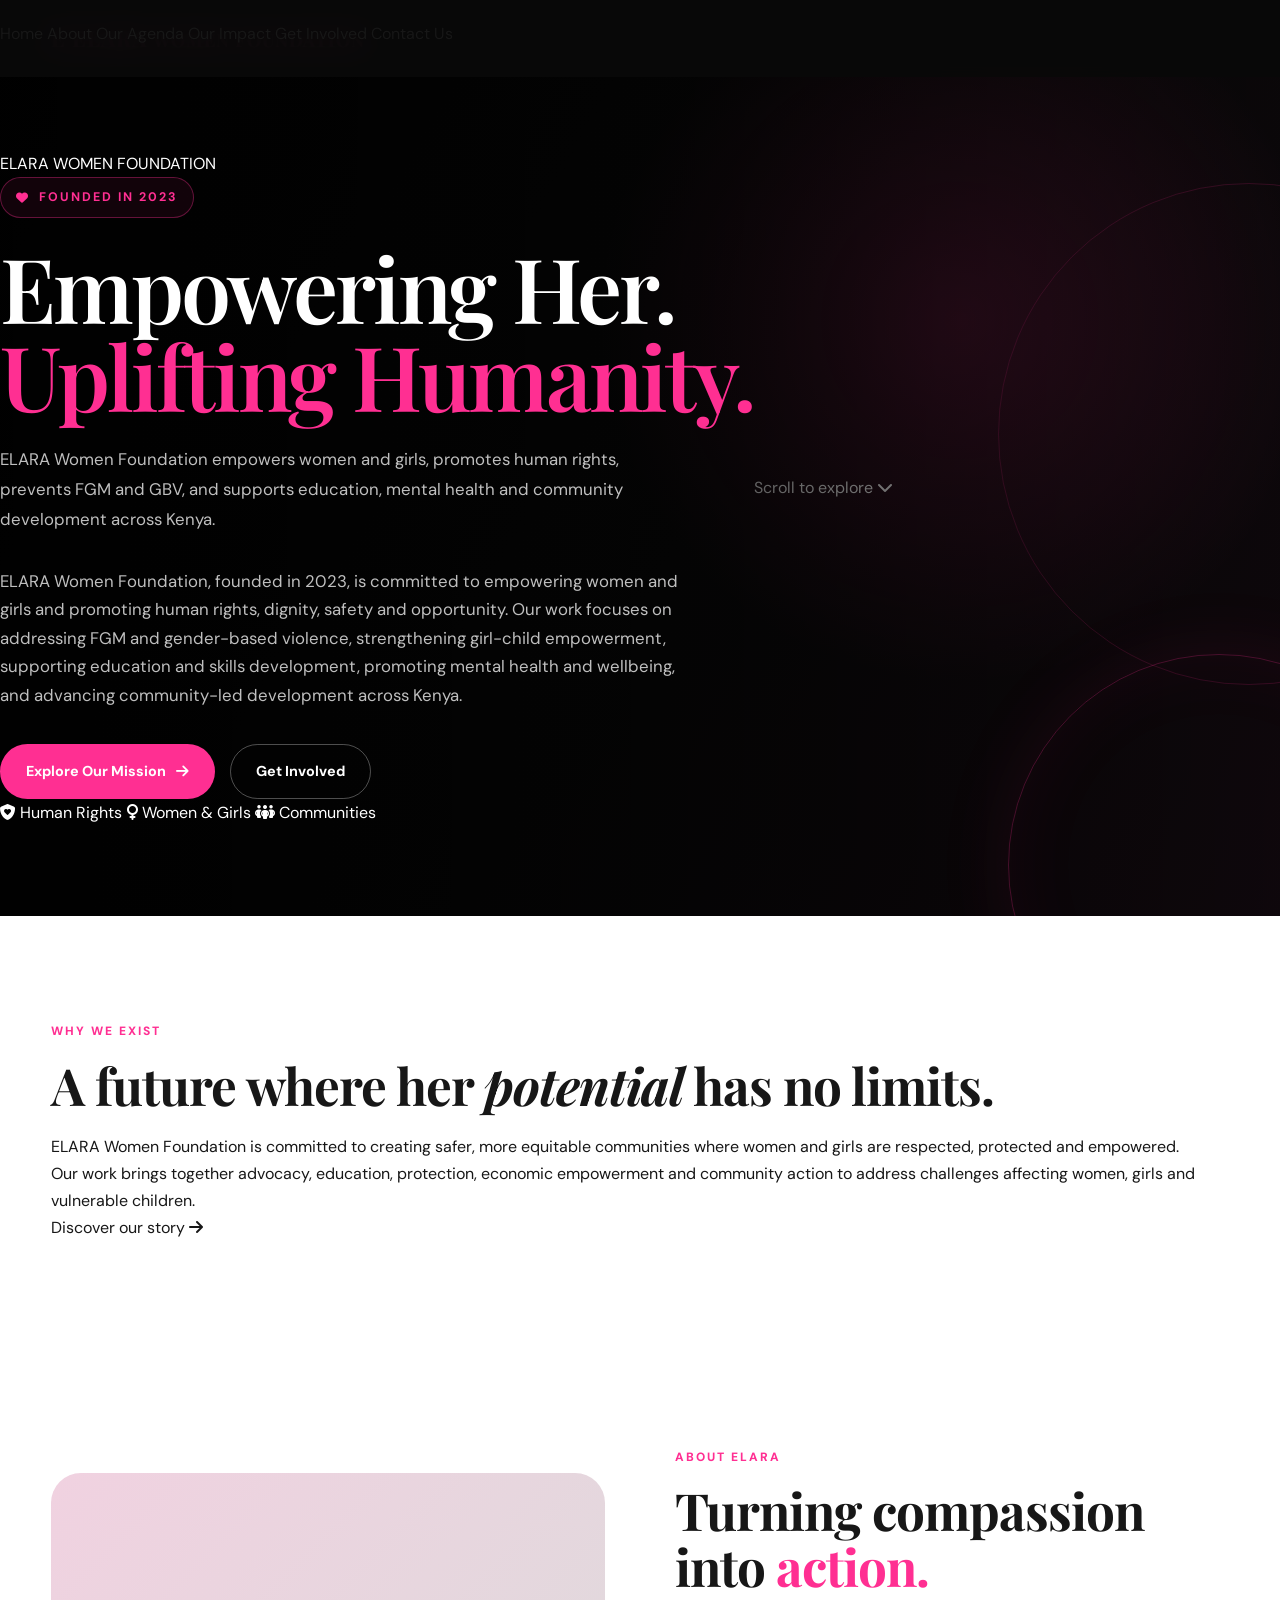
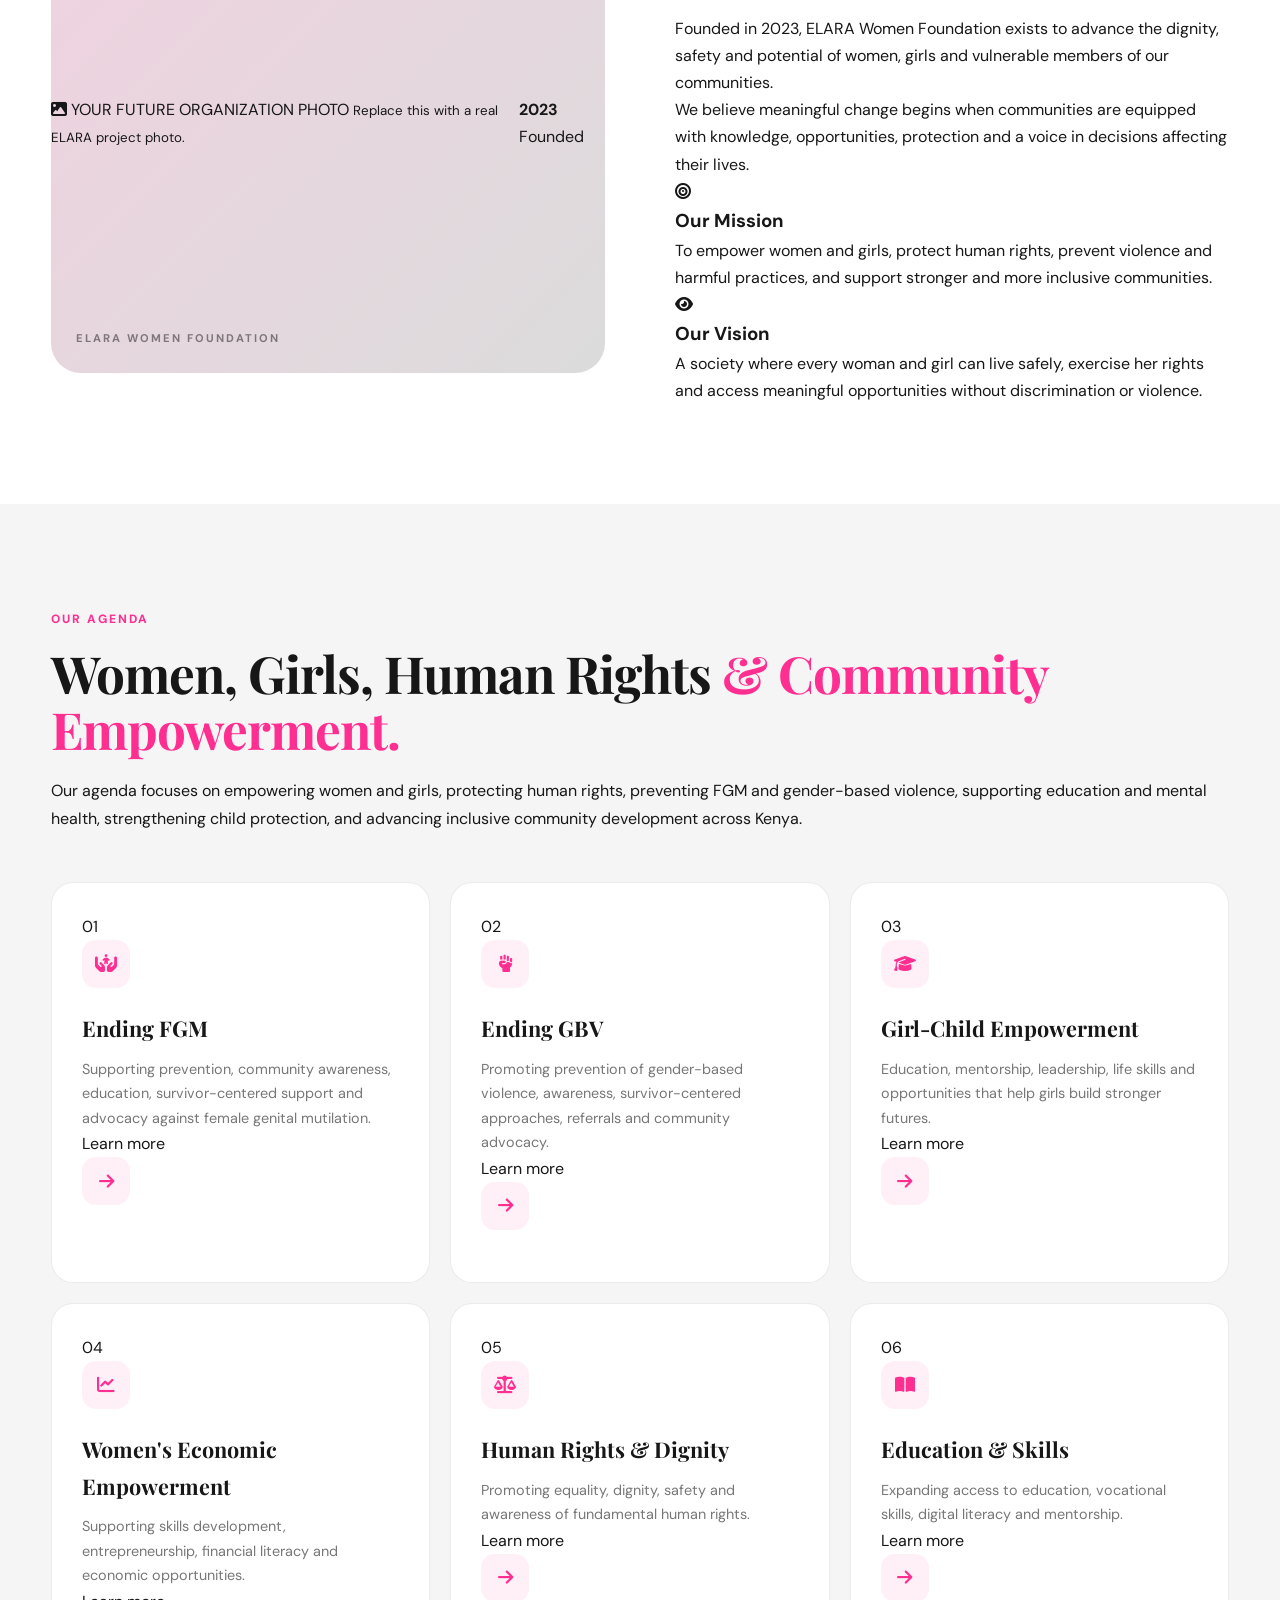
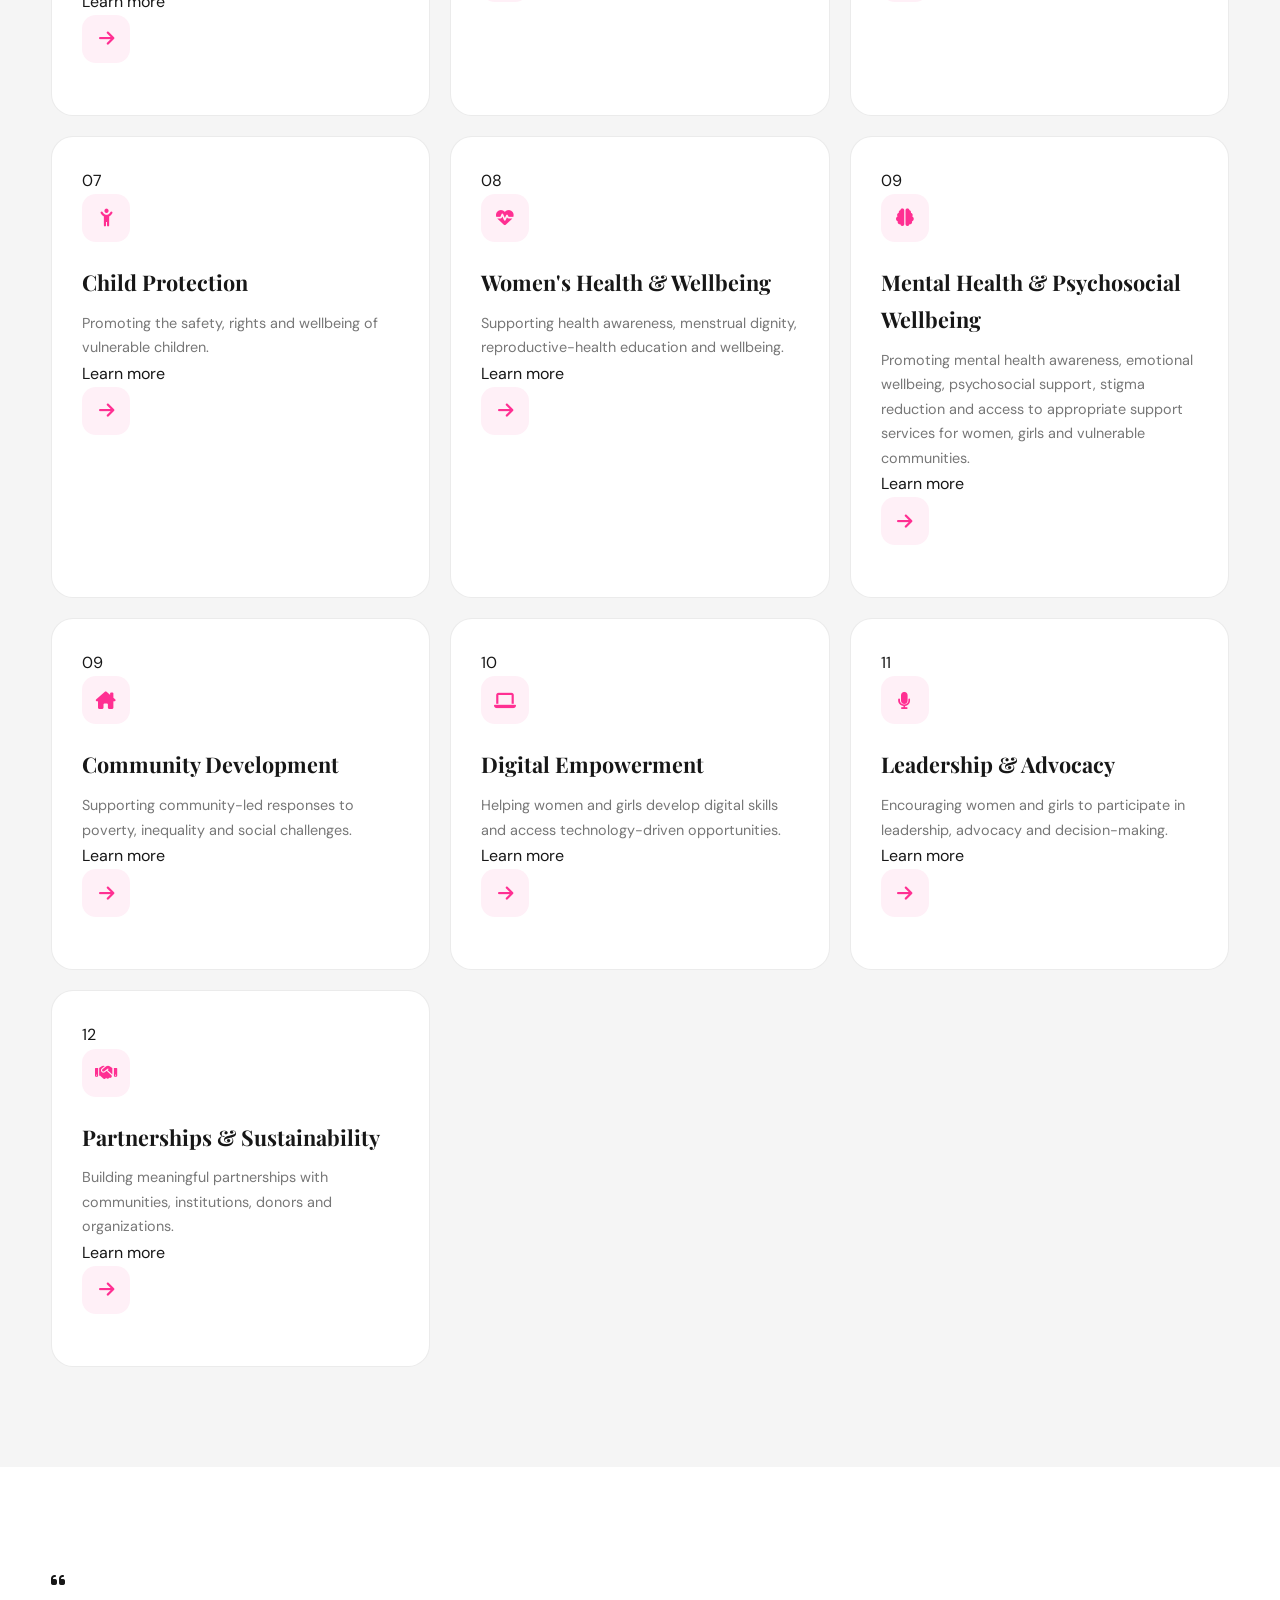
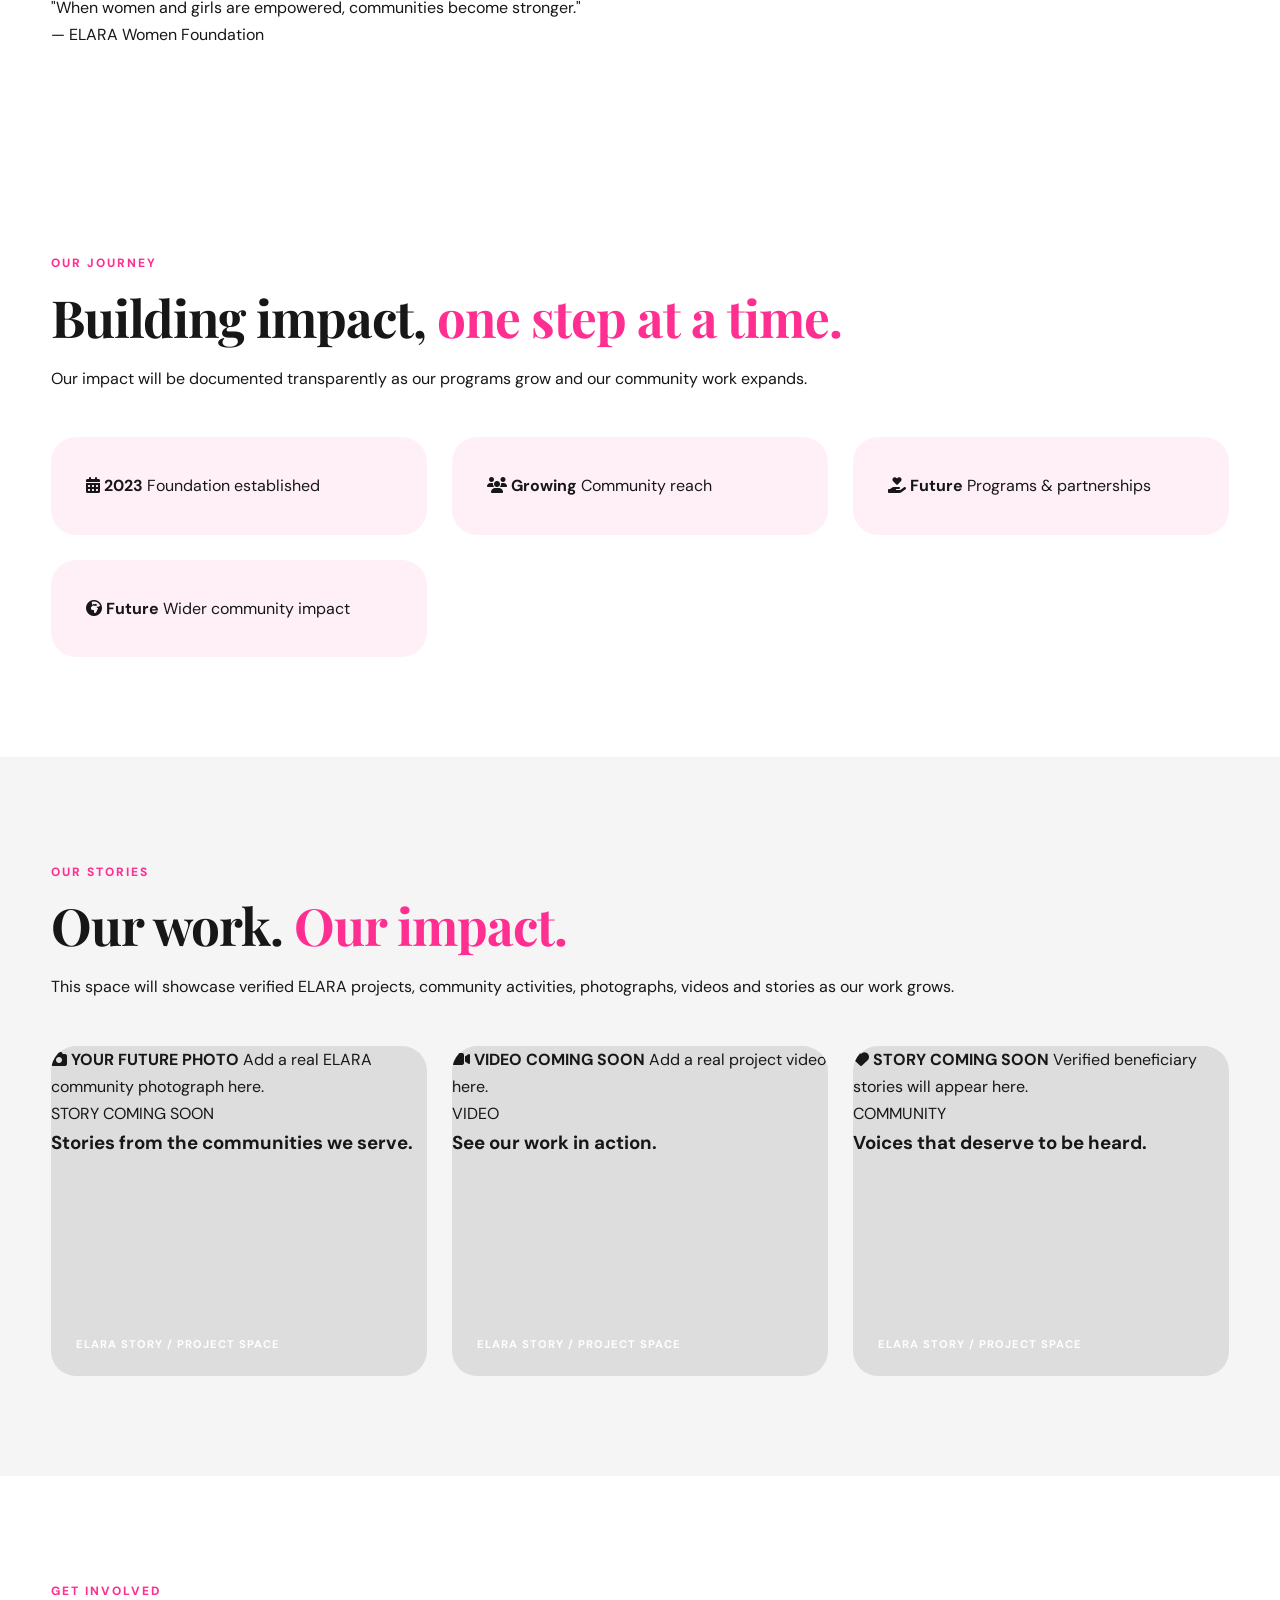
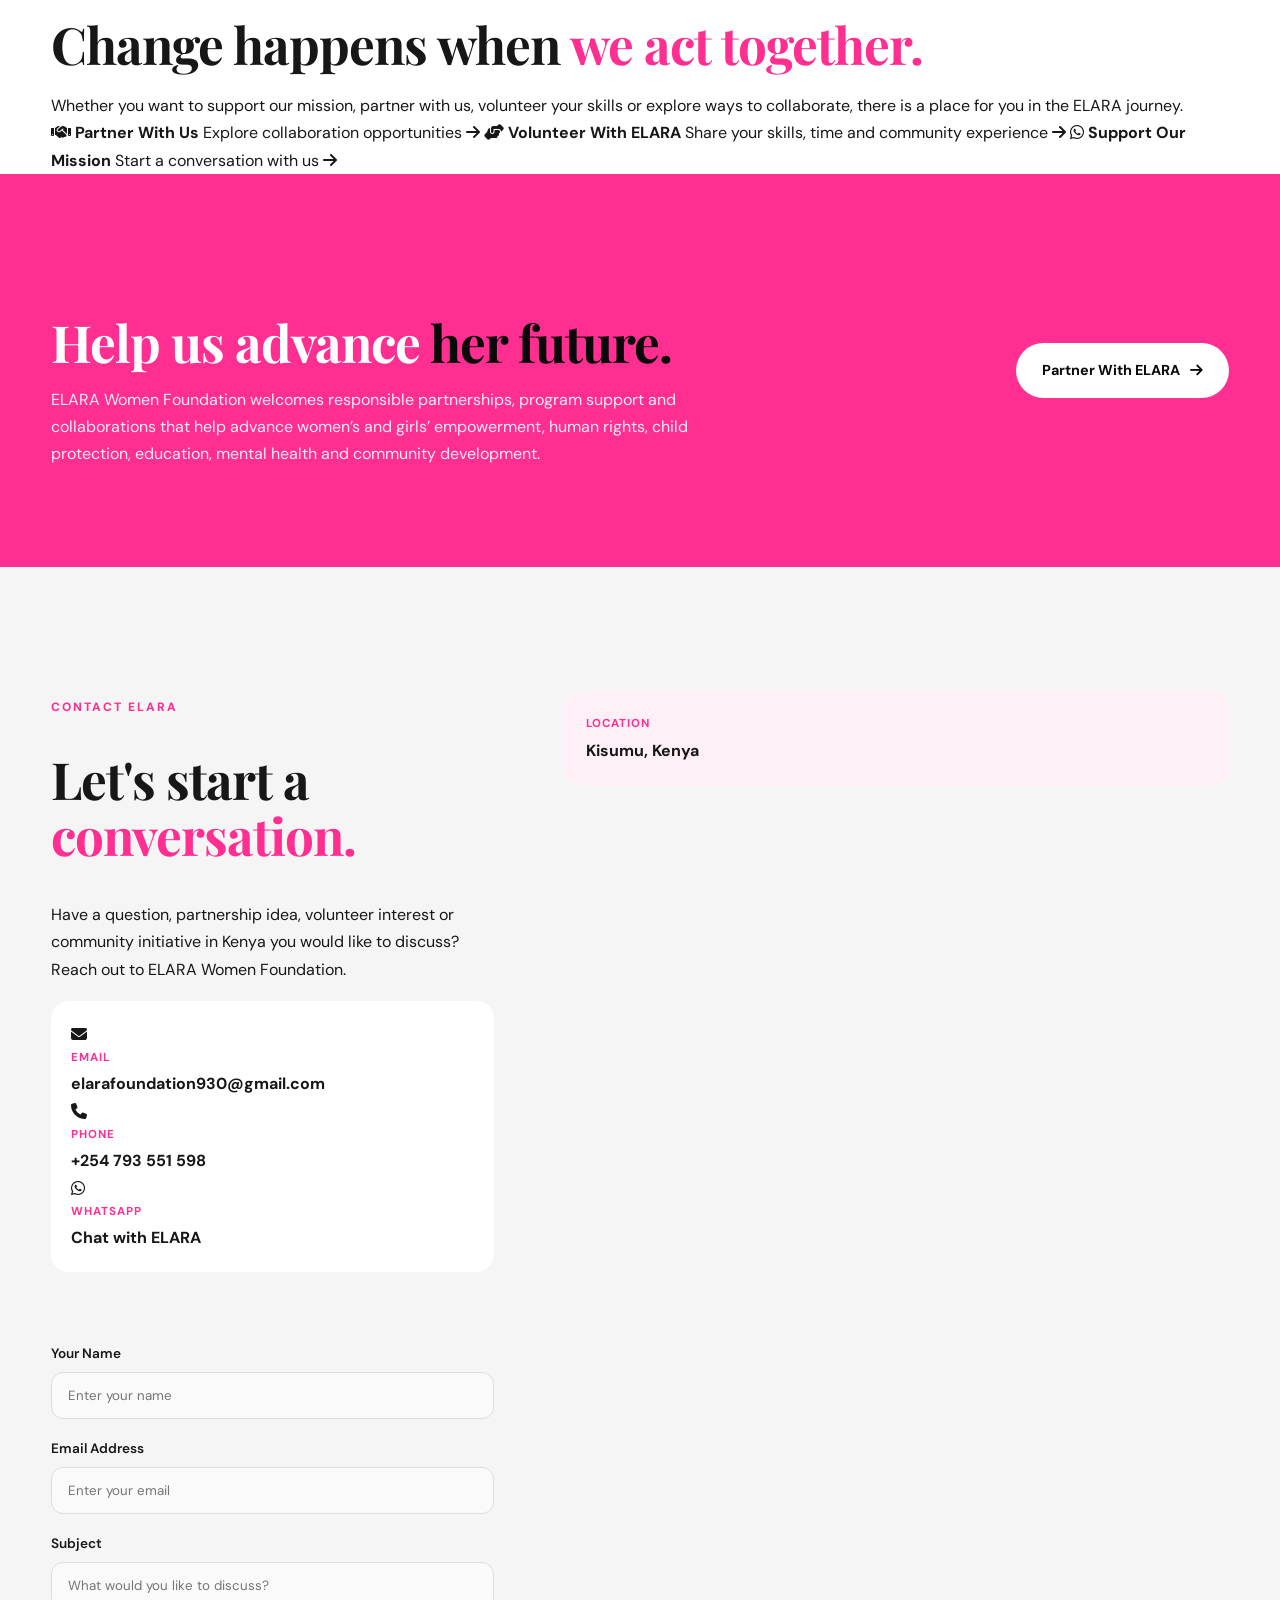
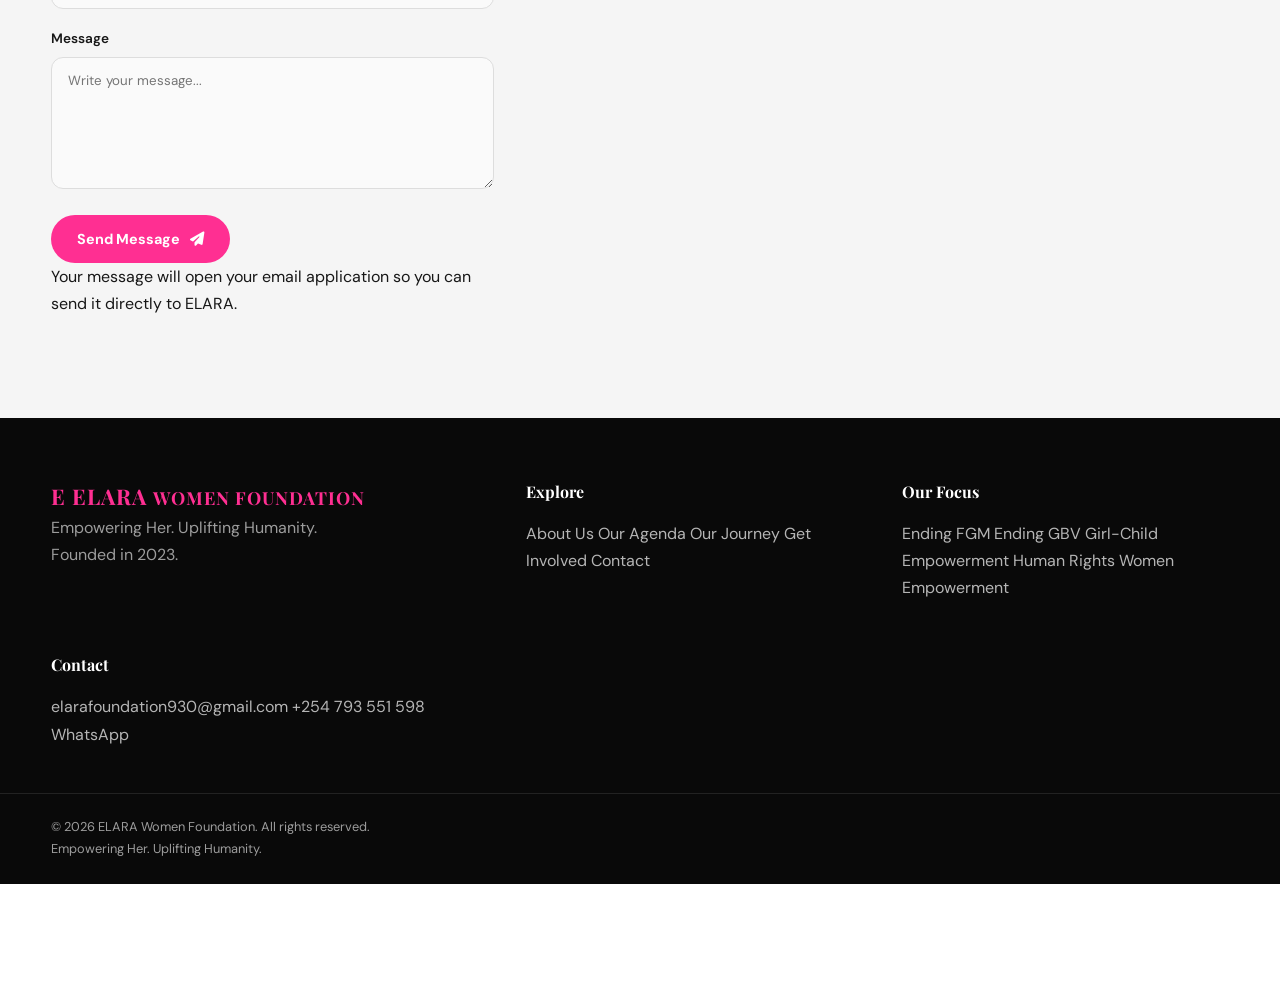
==== commit 1b1846d3: "Update index.html" ====
--- a/index.html
+++ b/index.html
@@ -111,7 +111,7 @@
     <div class="hero-overlay"></div>
 
     <div class="hero-content">
-
+<div class="hero-brand">ELARA WOMEN FOUNDATION</div>
         <span class="eyebrow">
             <i class="fas fa-heart"></i>
             Founded in 2023
--- a/style.css
+++ b/style.css
@@ -1,20 +1,22 @@
 /* =========================================================
    ELARA WOMEN FOUNDATION
-   PREMIUM BLACK • PINK • EDITORIAL DESIGN
+   PREMIUM BLACK + PINK DESIGN
    ========================================================= */
 
 @import url('https://fonts.googleapis.com/css2?family=DM+Sans:wght@400;500;600;700&family=Playfair+Display:wght@500;600;700&display=swap');
 
 :root {
-    --black: #080808;
-    --black-soft: #101010;
-    --black-card: #151515;
-    --pink: #f05a9d;
-    --pink-light: #ff8abd;
+    --black: #090909;
+    --black-soft: #111111;
+    --pink: #ff2f92;
+    --pink-dark: #d91f78;
+    --pink-soft: #fff0f7;
     --white: #ffffff;
-    --muted: #b7b7b7;
-    --line: rgba(255,255,255,0.10);
-    --max: 1200px;
+    --grey: #f5f5f5;
+    --text: #171717;
+    --muted: #777777;
+    --border: rgba(0,0,0,0.08);
+    --shadow: 0 20px 50px rgba(0,0,0,0.10);
 }
 
 * {
@@ -28,9 +30,9 @@
 }
 
 body {
-    background: var(--black);
-    color: var(--white);
-    font-family: "DM Sans", sans-serif;
+    font-family: 'DM Sans', sans-serif;
+    color: var(--text);
+    background: var(--white);
     line-height: 1.7;
     overflow-x: hidden;
 }
@@ -41,8 +43,8 @@
 }
 
 a {
+    text-decoration: none;
     color: inherit;
-    text-decoration: none;
 }
 
 button,
@@ -51,72 +53,80 @@
     font-family: inherit;
 }
 
-/* =========================================================
-   CONTAINER
-   ========================================================= */
-
 .container {
-    width: min(90%, var(--max));
+    width: min(1180px, 92%);
     margin: auto;
 }
 
 /* =========================================================
-   HEADER
-   ========================================================= */
-
-header {
+   NAVIGATION
+   ========================================================= */
+
+nav,
+.navbar {
     position: fixed;
     top: 0;
     left: 0;
     width: 100%;
     z-index: 1000;
-    background: rgba(8,8,8,0.88);
-    backdrop-filter: blur(18px);
-    border-bottom: 1px solid var(--line);
-}
-
-.navbar {
-    min-height: 82px;
+    padding: 20px 0;
+    background: rgba(9, 9, 9, 0.92);
+    backdrop-filter: blur(14px);
+    transition: 0.3s ease;
+}
+
+nav.scrolled,
+.navbar.scrolled {
+    padding: 13px 0;
+    box-shadow: 0 8px 30px rgba(0,0,0,0.25);
+}
+
+.nav-container,
+.nav-inner {
+    width: min(1180px, 92%);
+    margin: auto;
     display: flex;
     align-items: center;
     justify-content: space-between;
 }
 
 .logo,
-.brand {
-    font-family: "Playfair Display", serif;
-    font-size: 1.45rem;
+.logo a {
+    color: white;
+    font-family: 'Playfair Display', serif;
+    font-size: 1.35rem;
     font-weight: 700;
     letter-spacing: 1px;
 }
 
-.logo span,
-.brand span {
+.logo span {
     color: var(--pink);
 }
 
-nav {
+.nav-links {
     display: flex;
     align-items: center;
     gap: 30px;
-}
-
-nav a {
-    font-size: 0.88rem;
-    font-weight: 600;
-    color: #ddd;
-    transition: 0.3s ease;
-}
-
-nav a:hover {
+    list-style: none;
+}
+
+.nav-links a {
+    color: #fff;
+    font-size: 0.9rem;
+    font-weight: 500;
+    transition: 0.3s;
+}
+
+.nav-links a:hover {
     color: var(--pink);
 }
 
-.menu-toggle {
+.menu-toggle,
+.menu-btn {
     display: none;
+    color: white;
     font-size: 1.5rem;
     cursor: pointer;
-    color: var(--white);
 }
 
 /* =========================================================
@@ -125,49 +135,40 @@
 
 .hero {
     min-height: 100vh;
+    padding: 150px 0 90px;
+    background:
+        radial-gradient(circle at 80% 25%, rgba(255,47,146,0.18), transparent 30%),
+        linear-gradient(135deg, #050505, #111111 55%, #080808);
+    color: white;
     display: flex;
     align-items: center;
     position: relative;
-    padding: 150px 0 90px;
-    background:
-        radial-gradient(circle at 85% 30%, rgba(240,90,157,0.16), transparent 30%),
-        radial-gradient(circle at 10% 80%, rgba(240,90,157,0.08), transparent 28%),
-        var(--black);
-}
-
-.hero::after {
+    overflow: hidden;
+}
+
+.hero::before {
     content: "";
     position: absolute;
-    right: -180px;
-    top: 100px;
     width: 500px;
     height: 500px;
-    border: 1px solid rgba(240,90,157,0.16);
+    right: -220px;
+    top: 20%;
+    border: 1px solid rgba(255,47,146,0.25);
     border-radius: 50%;
 }
 
 .hero-content {
-    max-width: 800px;
+    max-width: 850px;
     position: relative;
     z-index: 2;
 }
 
-.section-label {
-    display: inline-block;
-    color: var(--pink);
-    font-size: 0.72rem;
-    font-weight: 700;
-    letter-spacing: 3px;
-    text-transform: uppercase;
-    margin-bottom: 20px;
-}
-
 .hero h1 {
-    font-family: "Playfair Display", serif;
-    font-size: clamp(3.5rem, 8vw, 7.2rem);
+    font-family: 'Playfair Display', serif;
+    font-size: clamp(3.3rem, 7vw, 6.8rem);
     line-height: 0.98;
-    font-weight: 600;
     letter-spacing: -3px;
+    margin: 20px 0 28px;
 }
 
 .hero h1 span {
@@ -175,24 +176,22 @@
 }
 
 .hero p {
-    max-width: 650px;
-    margin-top: 28px;
-    color: var(--muted);
-    font-size: 1.08rem;
+    max-width: 680px;
+    color: rgba(255,255,255,0.75);
+    font-size: 1.05rem;
 }
 
 .hero-seo-text {
-    max-width: 650px;
-    margin-top: 18px;
-    color: #aaa;
-    font-size: 0.94rem;
-    line-height: 1.7;
+    max-width: 700px;
+    margin-bottom: 30px;
+    font-size: 1rem;
+    color: rgba(255,255,255,0.72);
 }
 
 .hero-buttons {
     display: flex;
     gap: 15px;
-    margin-top: 38px;
+    margin-top: 35px;
     flex-wrap: wrap;
 }
 
@@ -205,29 +204,29 @@
     align-items: center;
     justify-content: center;
     gap: 10px;
-    min-height: 52px;
-    padding: 0 27px;
-    border-radius: 2px;
-    font-size: 0.86rem;
+    padding: 14px 25px;
+    border-radius: 50px;
+    font-size: 0.9rem;
     font-weight: 700;
-    letter-spacing: 0.4px;
+    border: 1px solid transparent;
     transition: 0.3s ease;
     cursor: pointer;
 }
 
 .btn-primary {
     background: var(--pink);
-    color: #090909;
+    color: white;
 }
 
 .btn-primary:hover {
-    background: var(--pink-light);
-    transform: translateY(-2px);
+    background: var(--pink-dark);
+    transform: translateY(-3px);
+    box-shadow: 0 12px 30px rgba(255,47,146,0.25);
 }
 
 .btn-outline {
-    border: 1px solid rgba(255,255,255,0.25);
-    color: var(--white);
+    border-color: rgba(255,255,255,0.3);
+    color: white;
 }
 
 .btn-outline:hover {
@@ -235,20 +234,40 @@
     color: var(--pink);
 }
 
+.btn-light {
+    background: white;
+    color: var(--black);
+}
+
+.btn-light:hover {
+    background: var(--pink);
+    color: white;
+    transform: translateY(-3px);
+}
+
 /* =========================================================
    GENERAL SECTIONS
    ========================================================= */
 
 section {
-    padding: 110px 0;
+    padding: 100px 0;
+}
+
+.section-label {
+    display: inline-block;
+    color: var(--pink);
+    font-size: 0.75rem;
+    font-weight: 800;
+    letter-spacing: 2px;
+    margin-bottom: 15px;
 }
 
 section h2 {
-    font-family: "Playfair Display", serif;
-    font-size: clamp(2.4rem, 5vw, 4.4rem);
-    line-height: 1.05;
-    letter-spacing: -1.5px;
-    font-weight: 600;
+    font-family: 'Playfair Display', serif;
+    font-size: clamp(2.3rem, 4vw, 4rem);
+    line-height: 1.1;
+    margin-bottom: 20px;
+    letter-spacing: -1px;
 }
 
 section h2 span {
@@ -257,9 +276,8 @@
 
 section > .container > p,
 .section-intro {
-    max-width: 700px;
+    max-width: 720px;
     color: var(--muted);
-    margin-top: 22px;
 }
 
 /* =========================================================
@@ -267,30 +285,52 @@
    ========================================================= */
 
 .about {
-    background: var(--black-soft);
-    border-top: 1px solid var(--line);
-    border-bottom: 1px solid var(--line);
+    background: var(--white);
 }
 
 .about-grid {
     display: grid;
-    grid-template-columns: 0.8fr 1.2fr;
-    gap: 80px;
-    align-items: start;
-}
-
-.about-text p {
-    color: var(--muted);
-    font-size: 1rem;
-}
-
-.about-highlight {
+    grid-template-columns: 1fr 1fr;
+    gap: 70px;
+    align-items: center;
+}
+
+.about-image {
+    min-height: 500px;
+    border-radius: 30px;
+    background:
+        linear-gradient(135deg, rgba(255,47,146,0.15), rgba(0,0,0,0.08)),
+        #eeeeee;
+    display: flex;
+    align-items: center;
+    justify-content: center;
+    overflow: hidden;
+    position: relative;
+}
+
+.about-image::after {
+    content: "ELARA WOMEN FOUNDATION";
+    position: absolute;
+    bottom: 25px;
+    left: 25px;
+    font-size: 0.7rem;
+    letter-spacing: 2px;
+    font-weight: 700;
+    color: rgba(0,0,0,0.45);
+}
+
+.about-card {
     margin-top: 30px;
-    padding-left: 25px;
-    border-left: 2px solid var(--pink);
-    color: #eee;
-    font-family: "Playfair Display", serif;
-    font-size: 1.3rem;
+    padding: 28px;
+    background: var(--pink-soft);
+    border-radius: 22px;
+}
+
+.about-card strong {
+    display: block;
+    font-family: 'Playfair Display', serif;
+    font-size: 2rem;
+    margin-bottom: 5px;
 }
 
 /* =========================================================
@@ -298,181 +338,208 @@
    ========================================================= */
 
 .agenda {
-    background: var(--black);
+    background: var(--grey);
 }
 
 .agenda-grid {
-    margin-top: 60px;
     display: grid;
     grid-template-columns: repeat(3, 1fr);
-    gap: 18px;
+    gap: 20px;
+    margin-top: 50px;
 }
 
 .agenda-card {
-    background: var(--black-card);
-    border: 1px solid var(--line);
-    padding: 32px;
-    min-height: 220px;
+    background: white;
+    padding: 30px;
+    border-radius: 22px;
+    border: 1px solid var(--border);
+    transition: 0.35s ease;
+}
+
+.agenda-card:hover {
+    transform: translateY(-7px);
+    box-shadow: var(--shadow);
+    border-color: rgba(255,47,146,0.25);
+}
+
+.agenda-card i {
+    width: 48px;
+    height: 48px;
+    border-radius: 14px;
+    display: flex;
+    align-items: center;
+    justify-content: center;
+    background: var(--pink-soft);
+    color: var(--pink);
+    margin-bottom: 22px;
+    font-size: 1.1rem;
+}
+
+.agenda-card h3 {
+    font-family: 'Playfair Display', serif;
+    font-size: 1.35rem;
+    margin-bottom: 10px;
+}
+
+.agenda-card p {
+    color: var(--muted);
+    font-size: 0.9rem;
+}
+
+/* =========================================================
+   QUOTE
+   ========================================================= */
+
+.quote {
+    background: var(--black);
+    color: white;
+    text-align: center;
+}
+
+.quote .container {
+    max-width: 900px;
+}
+
+.quote blockquote {
+    font-family: 'Playfair Display', serif;
+    font-size: clamp(2rem, 4vw, 3.6rem);
+    line-height: 1.25;
+}
+
+.quote span {
+    color: var(--pink);
+}
+
+/* =========================================================
+   IMPACT
+   ========================================================= */
+
+.impact {
+    background: white;
+}
+
+.impact-grid {
+    display: grid;
+    grid-template-columns: repeat(3, 1fr);
+    gap: 25px;
+    margin-top: 45px;
+}
+
+.impact-card {
+    padding: 35px;
+    border-radius: 25px;
+    background: var(--pink-soft);
+}
+
+.impact-card h3 {
+    font-family: 'Playfair Display', serif;
+    font-size: 2.2rem;
+    margin-bottom: 8px;
+}
+
+.impact-card p {
+    color: var(--muted);
+}
+
+/* =========================================================
+   STORIES
+   ========================================================= */
+
+.stories {
+    background: var(--grey);
+}
+
+.stories-grid {
+    display: grid;
+    grid-template-columns: repeat(3, 1fr);
+    gap: 25px;
+    margin-top: 45px;
+}
+
+.story-card {
+    min-height: 330px;
+    border-radius: 25px;
+    background: #ddd;
     position: relative;
     overflow: hidden;
-    transition: 0.35s ease;
-}
-
-.agenda-card::before {
-    content: "";
+}
+
+.story-card::after {
+    content: "ELARA STORY / PROJECT SPACE";
     position: absolute;
-    left: 0;
-    top: 0;
-    width: 3px;
-    height: 0;
+    left: 25px;
+    bottom: 22px;
+    color: white;
+    font-size: 0.7rem;
+    letter-spacing: 1px;
+    font-weight: 700;
+}
+
+/* =========================================================
+   GET INVOLVED
+   ========================================================= */
+
+.involved {
+    background: white;
+}
+
+.involved-grid {
+    display: grid;
+    grid-template-columns: repeat(3, 1fr);
+    gap: 20px;
+    margin-top: 45px;
+}
+
+.involved-card {
+    padding: 35px;
+    border: 1px solid var(--border);
+    border-radius: 24px;
+    transition: 0.3s;
+}
+
+.involved-card:hover {
+    transform: translateY(-5px);
+    box-shadow: var(--shadow);
+}
+
+.involved-card strong {
+    display: block;
+    font-family: 'Playfair Display', serif;
+    font-size: 1.45rem;
+    margin-bottom: 10px;
+}
+
+.involved-card p {
+    color: var(--muted);
+}
+
+/* =========================================================
+   SUPPORT
+   ========================================================= */
+
+.donate {
     background: var(--pink);
-    transition: 0.35s ease;
-}
-
-.agenda-card:hover {
-    transform: translateY(-6px);
-    border-color: rgba(240,90,157,0.35);
-}
-
-.agenda-card:hover::before {
-    height: 100%;
-}
-
-.agenda-number {
-    color: var(--pink);
-    font-size: 0.75rem;
-    font-weight: 700;
-    letter-spacing: 2px;
-}
-
-.agenda-card h3 {
-    margin-top: 18px;
-    font-family: "Playfair Display", serif;
-    font-size: 1.45rem;
-}
-
-.agenda-card p {
-    margin-top: 12px;
-    color: #aaa;
-    font-size: 0.9rem;
-}
-
-/* =========================================================
-   SUPPORT / DONATE
-   ========================================================= */
-
-.donate {
-    background:
-        linear-gradient(135deg, #160b11, #090909 65%);
-    border-top: 1px solid rgba(240,90,157,0.18);
-    border-bottom: 1px solid rgba(240,90,157,0.18);
+    color: white;
 }
 
 .donate-inner {
     display: flex;
     align-items: center;
     justify-content: space-between;
-    gap: 50px;
+    gap: 40px;
+}
+
+.donate h2 {
+    margin-bottom: 15px;
+}
+
+.donate h2 span {
+    color: var(--black);
 }
 
 .donate p {
-    max-width: 650px;
-    color: var(--muted);
-    margin-top: 20px;
-}
-
-.btn-light {
-    background: var(--white);
-    color: #090909;
-    white-space: nowrap;
-}
-
-.btn-light:hover {
-    background: var(--pink);
-    transform: translateY(-2px);
-}
-
-/* =========================================================
-   STORIES / IMPACT
-   ========================================================= */
-
-.stories {
-    background: var(--black-soft);
-}
-
-.stories-grid {
-    margin-top: 55px;
-    display: grid;
-    grid-template-columns: repeat(3, 1fr);
-    gap: 18px;
-}
-
-.story-card {
-    min-height: 280px;
-    border: 1px solid var(--line);
-    background: #111;
-    display: flex;
-    align-items: flex-end;
-    padding: 28px;
-    position: relative;
-}
-
-.story-card-content {
-    position: relative;
-    z-index: 2;
-}
-
-.story-card h3 {
-    font-family: "Playfair Display", serif;
-    font-size: 1.5rem;
-}
-
-.story-card p {
-    color: #aaa;
-    margin-top: 8px;
-}
-
-/* =========================================================
-   GET INVOLVED
-   ========================================================= */
-
-.involved {
-    background: var(--black);
-}
-
-.involved-grid {
-    margin-top: 50px;
-    display: grid;
-    grid-template-columns: repeat(3, 1fr);
-    gap: 18px;
-}
-
-.involved-card {
-    padding: 35px;
-    background: var(--black-card);
-    border: 1px solid var(--line);
-    transition: 0.3s ease;
-}
-
-.involved-card:hover {
-    border-color: rgba(240,90,157,0.4);
-}
-
-.involved-card i {
-    color: var(--pink);
-    font-size: 1.5rem;
-    margin-bottom: 22px;
-}
-
-.involved-card strong {
-    display: block;
-    font-family: "Playfair Display", serif;
-    font-size: 1.4rem;
-}
-
-.involved-card p {
-    color: #aaa;
-    margin-top: 8px;
+    max-width: 700px;
+    color: rgba(255,255,255,0.9);
 }
 
 /* =========================================================
@@ -480,100 +547,155 @@
    ========================================================= */
 
 .contact {
-    background: var(--black-soft);
+    background: var(--grey);
 }
 
 .contact-grid {
     display: grid;
     grid-template-columns: 0.8fr 1.2fr;
-    gap: 80px;
-}
-
-.contact-location {
-    margin-top: 35px;
-    padding: 22px 25px;
-    border-left: 2px solid var(--pink);
-    background: rgba(255,255,255,0.025);
-}
-
+    gap: 70px;
+    align-items: start;
+}
+
+.contact-info {
+    display: grid;
+    gap: 18px;
+    margin-top: 30px;
+}
+
+.contact-info > div {
+    padding: 20px;
+    background: white;
+    border-radius: 18px;
+}
+
+.contact-info small,
 .contact-location small {
     display: block;
     color: var(--pink);
+    font-weight: 700;
+    font-size: 0.72rem;
     text-transform: uppercase;
-    letter-spacing: 2px;
-    font-size: 0.7rem;
-}
-
+    letter-spacing: 1px;
+}
+
+.contact-info strong,
 .contact-location strong {
     display: block;
-    margin-top: 5px;
-    font-size: 1rem;
+    margin-top: 3px;
+}
+
+.contact-location {
+    margin: 25px 0;
+    padding: 22px;
+    background: var(--pink-soft);
+    border-radius: 18px;
 }
 
 .contact-form {
+    background: white;
+    padding: 35px;
+    border-radius: 28px;
+    box-shadow: var(--shadow);
+}
+
+.form-group {
+    margin-bottom: 18px;
+}
+
+.form-group label {
+    display: block;
+    margin-bottom: 7px;
+    font-size: 0.85rem;
+    font-weight: 600;
+}
+
+.form-group input,
+.form-group textarea,
+.contact-form input,
+.contact-form textarea {
+    width: 100%;
+    padding: 14px 16px;
+    border: 1px solid #ddd;
+    border-radius: 12px;
+    outline: none;
+    background: #fafafa;
+    transition: 0.25s;
+}
+
+.form-group input:focus,
+.form-group textarea:focus,
+.contact-form input:focus,
+.contact-form textarea:focus {
+    border-color: var(--pink);
+    background: white;
+}
+
+textarea {
+    min-height: 130px;
+    resize: vertical;
+}
+
+/* =========================================================
+   FOOTER
+   ========================================================= */
+
+footer {
+    background: var(--black);
+    color: white;
+    padding: 60px 0 25px;
+}
+
+.footer-grid {
     display: grid;
-    gap: 15px;
-}
-
-.contact-form input,
-.contact-form textarea,
-input,
-textarea {
-    width: 100%;
-    border: 1px solid var(--line);
-    background: #101010;
-    color: var(--white);
-    padding: 16px 17px;
-    outline: none;
-    border-radius: 0;
-}
-
-.contact-form input:focus,
-.contact-form textarea:focus,
-input:focus,
-textarea:focus {
-    border-color: var(--pink);
-}
-
-.contact-form textarea {
-    min-height: 150px;
-    resize: vertical;
-}
-
-/* =========================================================
-   FOOTER
-   ========================================================= */
-
-footer {
-    padding: 45px 0;
-    background: #050505;
-    border-top: 1px solid var(--line);
-}
-
-.footer-inner {
+    grid-template-columns: 1.3fr 1fr 1fr;
+    gap: 50px;
+    padding-bottom: 45px;
+}
+
+footer h3,
+footer h4 {
+    font-family: 'Playfair Display', serif;
+    margin-bottom: 15px;
+}
+
+footer p {
+    color: rgba(255,255,255,0.6);
+    max-width: 400px;
+}
+
+footer a {
+    color: rgba(255,255,255,0.7);
+    transition: 0.3s;
+}
+
+footer a:hover {
+    color: var(--pink);
+}
+
+.footer-bottom {
+    padding-top: 22px;
+    border-top: 1px solid rgba(255,255,255,0.1);
+    color: rgba(255,255,255,0.45);
+    font-size: 0.8rem;
     display: flex;
-    align-items: center;
     justify-content: space-between;
-    gap: 25px;
-}
-
-footer p {
-    color: #777;
-    font-size: 0.8rem;
-}
-
-.footer-links {
-    display: flex;
     gap: 20px;
 }
 
-.footer-links a {
-    color: #888;
-    font-size: 0.8rem;
-}
-
-.footer-links a:hover {
-    color: var(--pink);
+/* =========================================================
+   SCROLL REVEAL
+   ========================================================= */
+
+.reveal {
+    opacity: 0;
+    transform: translateY(25px);
+    transition: opacity 0.7s ease, transform 0.7s ease;
+}
+
+.reveal.active {
+    opacity: 1;
+    transform: translateY(0);
 }
 
 /* =========================================================
@@ -582,21 +704,35 @@
 
 @media (max-width: 900px) {
 
-    nav {
+    .nav-links {
+        position: absolute;
+        top: 100%;
+        left: 0;
+        width: 100%;
+        background: var(--black);
+        padding: 25px;
         display: none;
-    }
-
-    .menu-toggle {
+        flex-direction: column;
+        align-items: flex-start;
+        gap: 18px;
+    }
+
+    .nav-links.active {
+        display: flex;
+    }
+
+    .menu-toggle,
+    .menu-btn {
         display: block;
     }
 
     .about-grid,
     .contact-grid {
         grid-template-columns: 1fr;
-        gap: 45px;
     }
 
     .agenda-grid,
+    .impact-grid,
     .stories-grid,
     .involved-grid {
         grid-template-columns: repeat(2, 1fr);
@@ -607,63 +743,193 @@
         align-items: flex-start;
     }
 
-    .hero h1 {
-        font-size: clamp(3.2rem, 12vw, 5.5rem);
+    .footer-grid {
+        grid-template-columns: 1fr 1fr;
     }
 }
 
 @media (max-width: 600px) {
 
     section {
-        padding: 80px 0;
-    }
-
-    .container {
-        width: 88%;
-    }
-
-    .navbar {
-        min-height: 70px;
+        padding: 75px 0;
     }
 
     .hero {
-        padding-top: 120px;
+        min-height: 90vh;
+        padding-top: 130px;
     }
 
     .hero h1 {
         font-size: 3.2rem;
-        letter-spacing: -1.8px;
-    }
-
-    .hero p {
-        font-size: 0.95rem;
+        letter-spacing: -1.5px;
+    }
+
+    .hero-buttons {
+        flex-direction: column;
+        align-items: stretch;
+    }
+
+    .hero-buttons .btn {
+        width: 100%;
     }
 
     .agenda-grid,
+    .impact-grid,
     .stories-grid,
-    .involved-grid {
+    .involved-grid,
+    .footer-grid {
         grid-template-columns: 1fr;
     }
 
-    .agenda-card {
-        min-height: auto;
-        padding: 27px;
-    }
-
-    .donate-inner {
-        gap: 30px;
-    }
-
-    .btn {
-        width: 100%;
-    }
-
-    .footer-inner {
+    .about-image {
+        min-height: 350px;
+    }
+
+    .contact-form {
+        padding: 25px;
+    }
+
+    .footer-bottom {
         flex-direction: column;
-        align-items: flex-start;
-    }
-
-    .footer-links {
-        flex-wrap: wrap;
-    }
-}
+    }
+}
+/* =========================================================
+   ELARA ORIGINAL HERO FIX
+   ========================================================= */
+
+.hero {
+    position: relative;
+    min-height: 100vh;
+    display: flex;
+    align-items: center;
+    overflow: hidden;
+
+    background:
+        radial-gradient(
+            circle at 75% 35%,
+            rgba(255, 47, 146, 0.22),
+            transparent 32%
+        ),
+        linear-gradient(
+            120deg,
+            #050505 0%,
+            #0b0b0b 55%,
+            #160b12 100%
+        );
+}
+
+.hero-overlay {
+    position: absolute;
+    inset: 0;
+    z-index: 0;
+
+    background:
+        linear-gradient(
+            90deg,
+            rgba(0,0,0,0.92) 0%,
+            rgba(0,0,0,0.68) 50%,
+            rgba(0,0,0,0.35) 100%
+        );
+
+    pointer-events: none;
+}
+
+.hero-content {
+    position: relative;
+    z-index: 2;
+    max-width: 900px;
+}
+
+.eyebrow {
+    display: inline-flex;
+    align-items: center;
+    gap: 9px;
+
+    color: #ff2f92;
+    font-size: 0.78rem;
+    font-weight: 700;
+    letter-spacing: 2px;
+    text-transform: uppercase;
+
+    padding: 9px 15px;
+    border: 1px solid rgba(255,47,146,0.35);
+    border-radius: 50px;
+
+    background: rgba(255,47,146,0.07);
+}
+
+.eyebrow i {
+    font-size: 0.75rem;
+}
+
+.hero h1 {
+    margin-top: 25px;
+    margin-bottom: 25px;
+
+    font-family: 'Playfair Display', serif;
+    font-weight: 600;
+    font-size: clamp(3.4rem, 7vw, 6.5rem);
+    line-height: 0.98;
+    letter-spacing: -3px;
+
+    color: #ffffff;
+}
+
+.hero h1 span {
+    color: #ff2f92;
+}
+
+.hero-seo-text {
+    max-width: 690px;
+    margin-bottom: 32px;
+
+    color: rgba(255,255,255,0.72);
+    font-size: 1rem;
+    line-height: 1.8;
+}
+
+.hero-buttons {
+    position: relative;
+    z-index: 3;
+}
+
+/* Decorative pink glow */
+.hero::after {
+    content: "";
+    position: absolute;
+    width: 420px;
+    height: 420px;
+    right: -150px;
+    bottom: -160px;
+
+    border: 1px solid rgba(255,47,146,0.25);
+    border-radius: 50%;
+
+    box-shadow:
+        0 0 80px rgba(255,47,146,0.08),
+        inset 0 0 80px rgba(255,47,146,0.05);
+
+    pointer-events: none;
+}
+
+@media (max-width: 600px) {
+
+    .hero {
+        min-height: 100vh;
+        padding-top: 130px;
+        padding-bottom: 70px;
+    }
+
+    .hero h1 {
+        font-size: 3.35rem;
+        letter-spacing: -1.5px;
+    }
+
+    .hero-seo-text {
+        font-size: 0.92rem;
+    }
+
+    .eyebrow {
+        font-size: 0.68rem;
+    }
+}
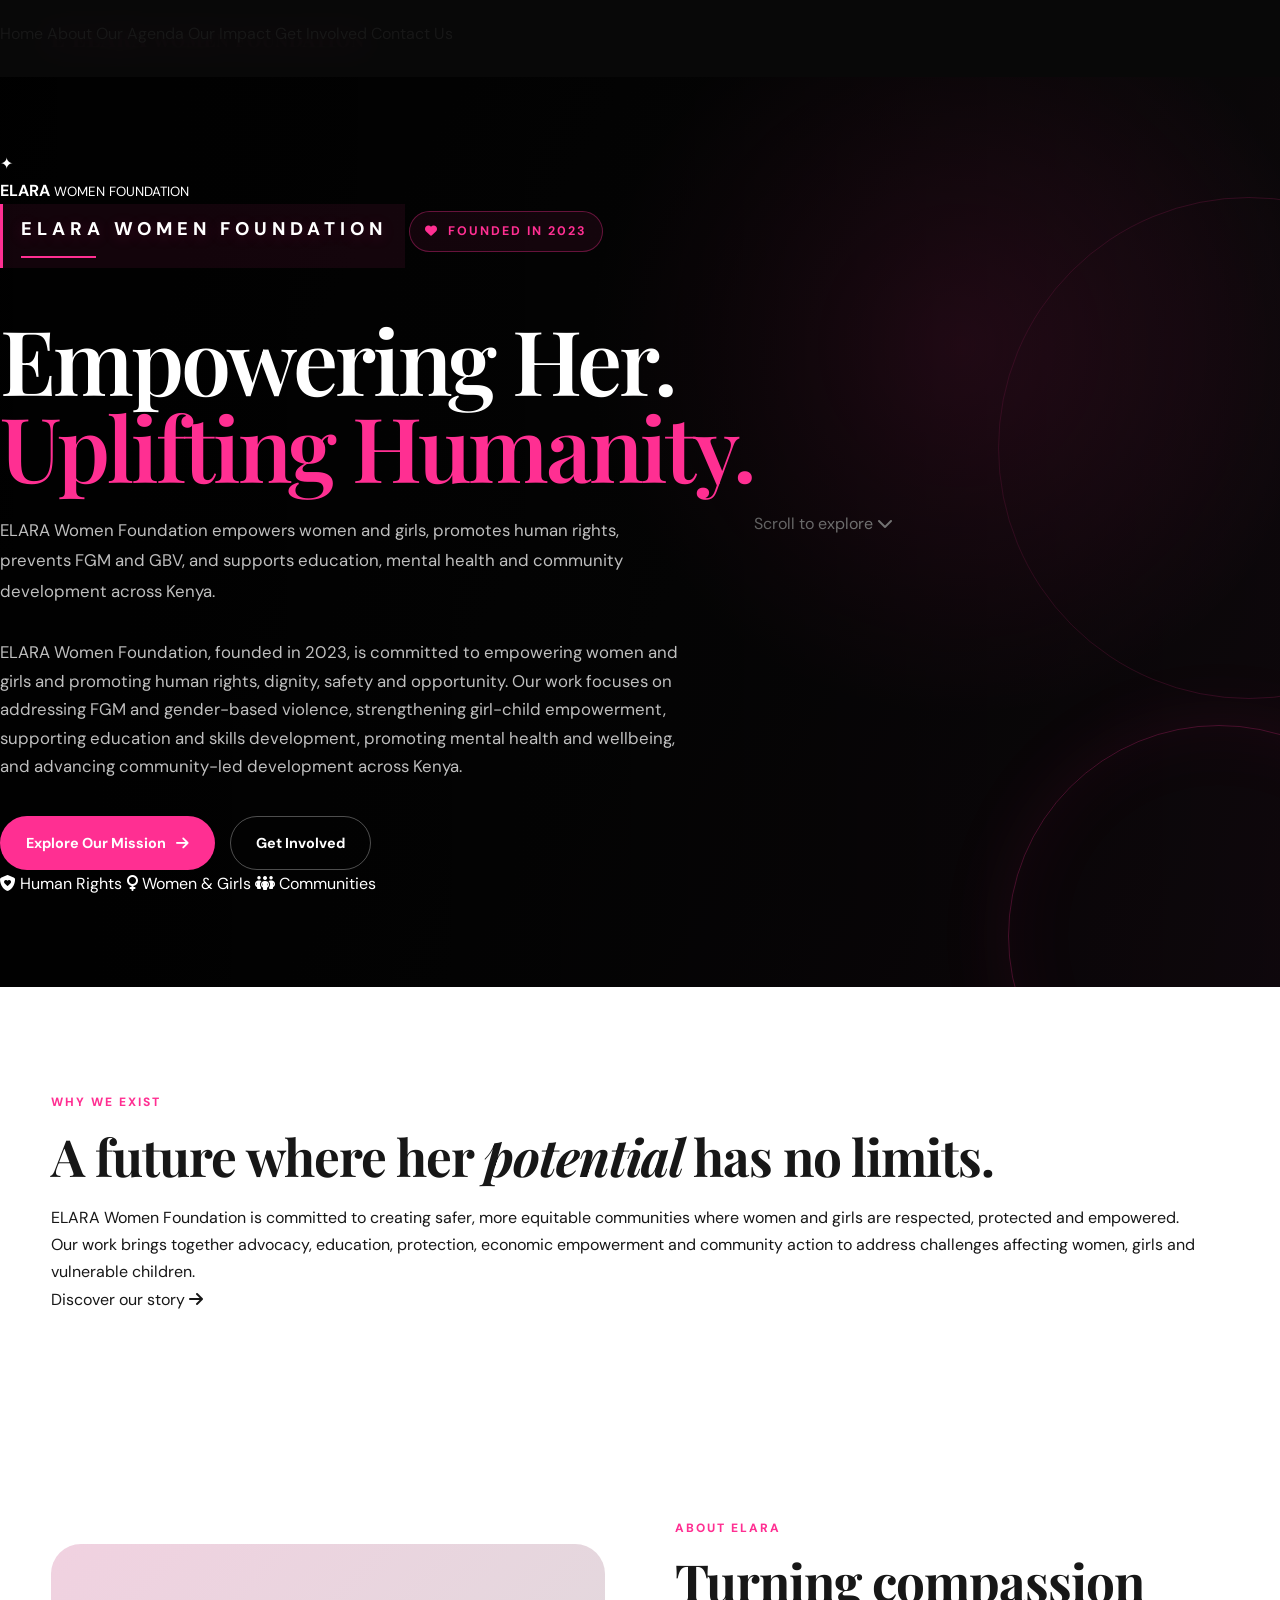
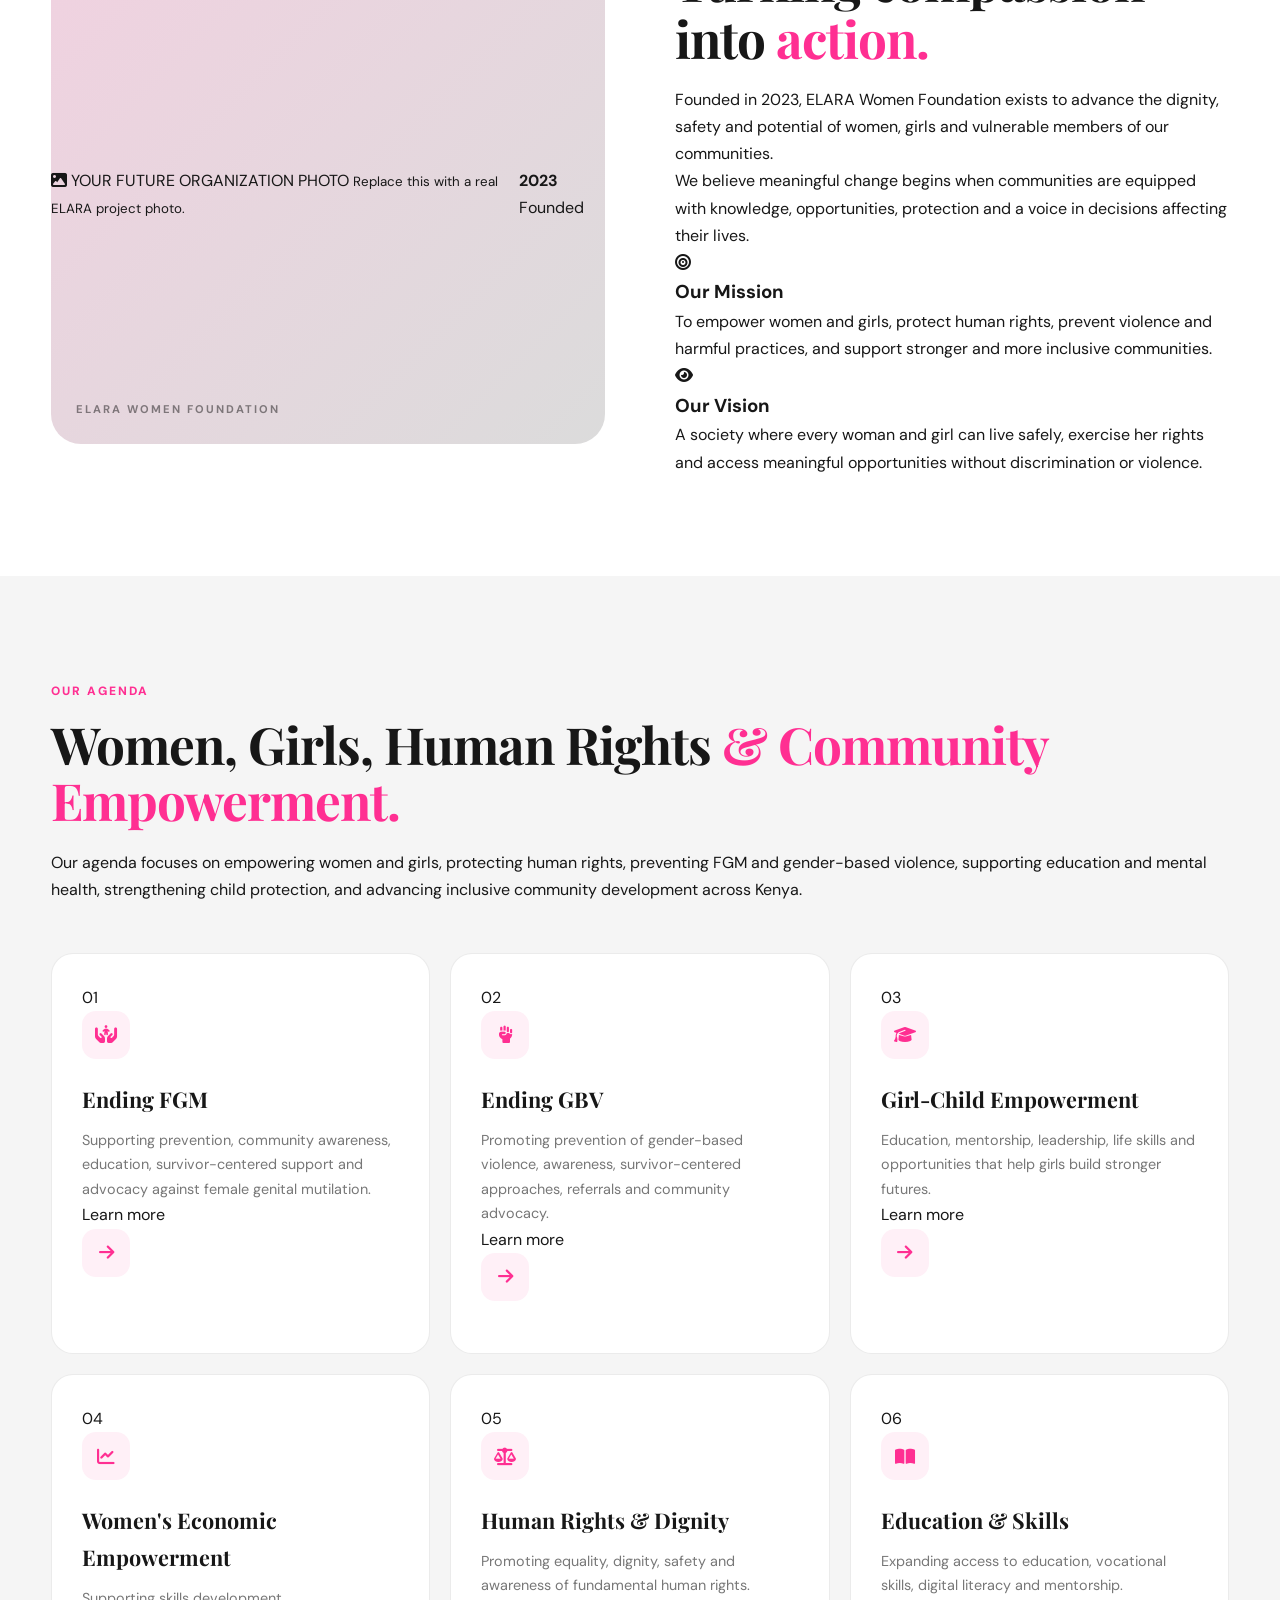
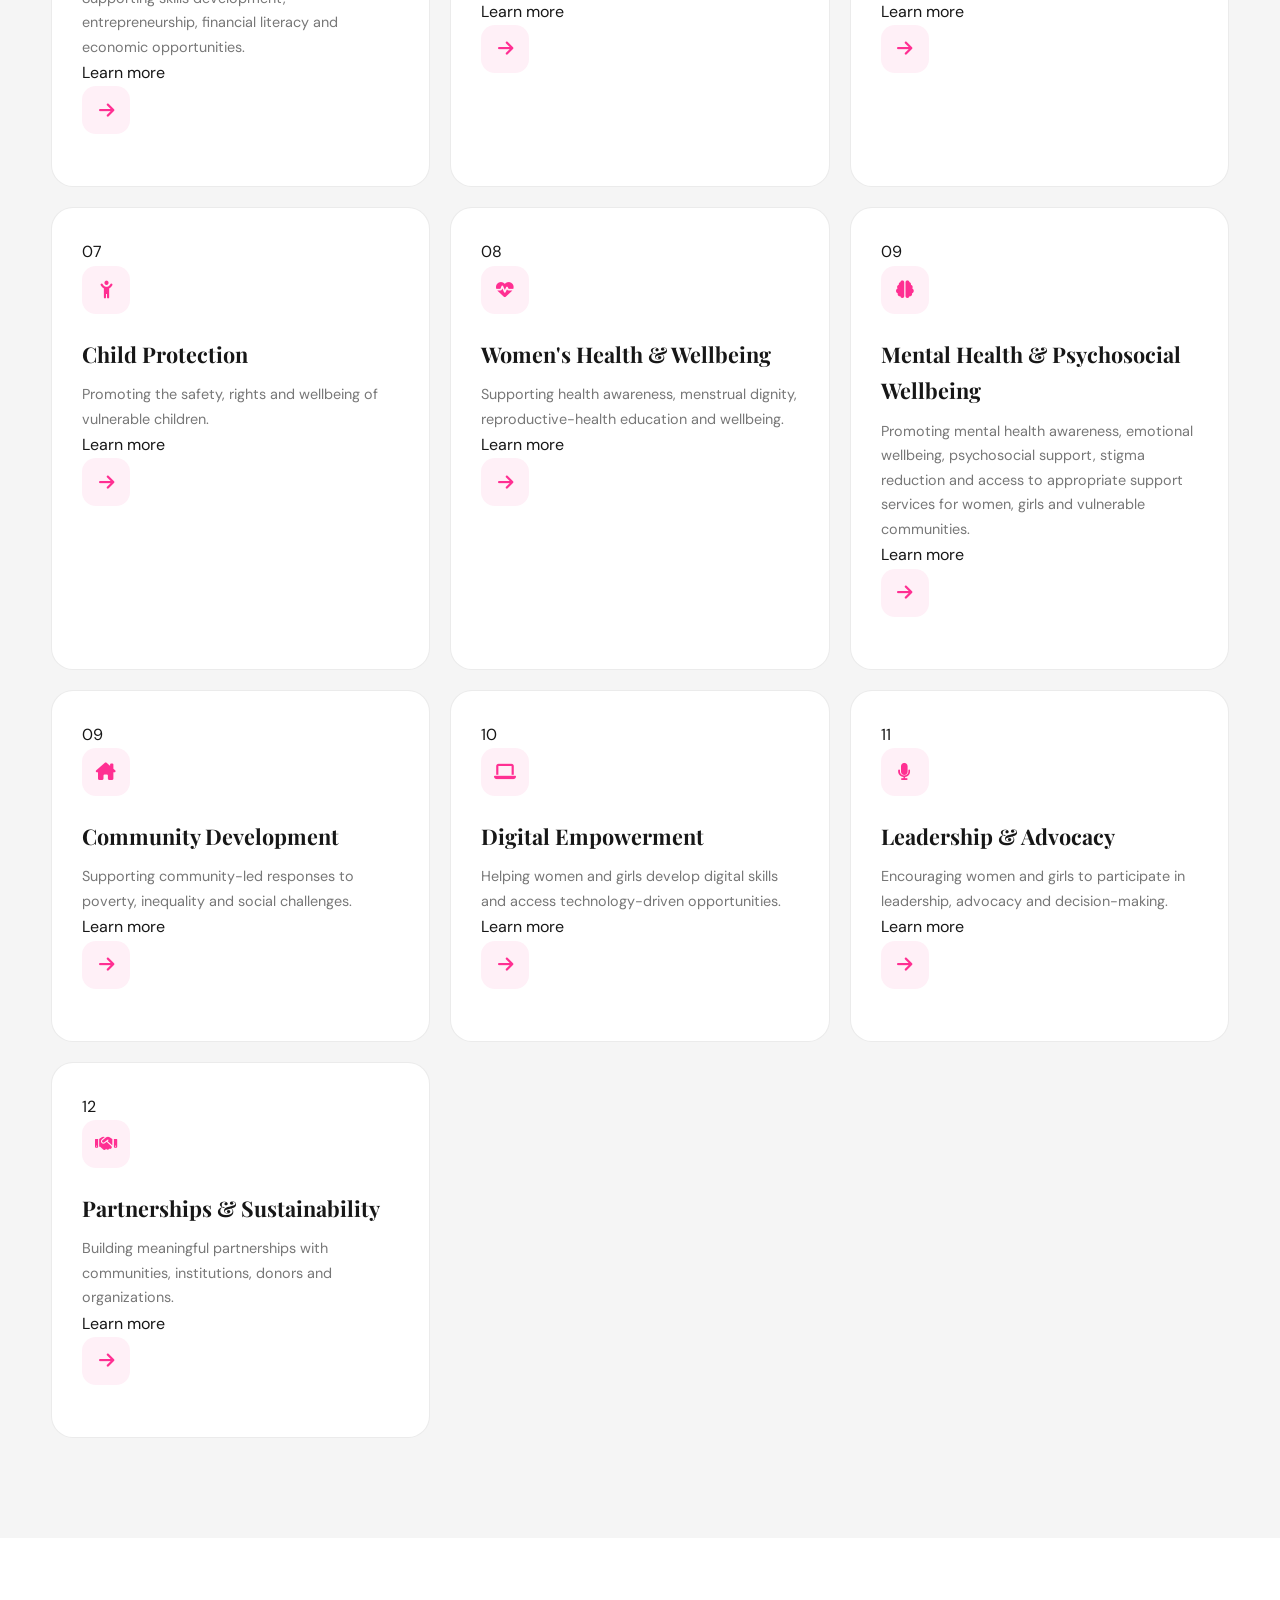
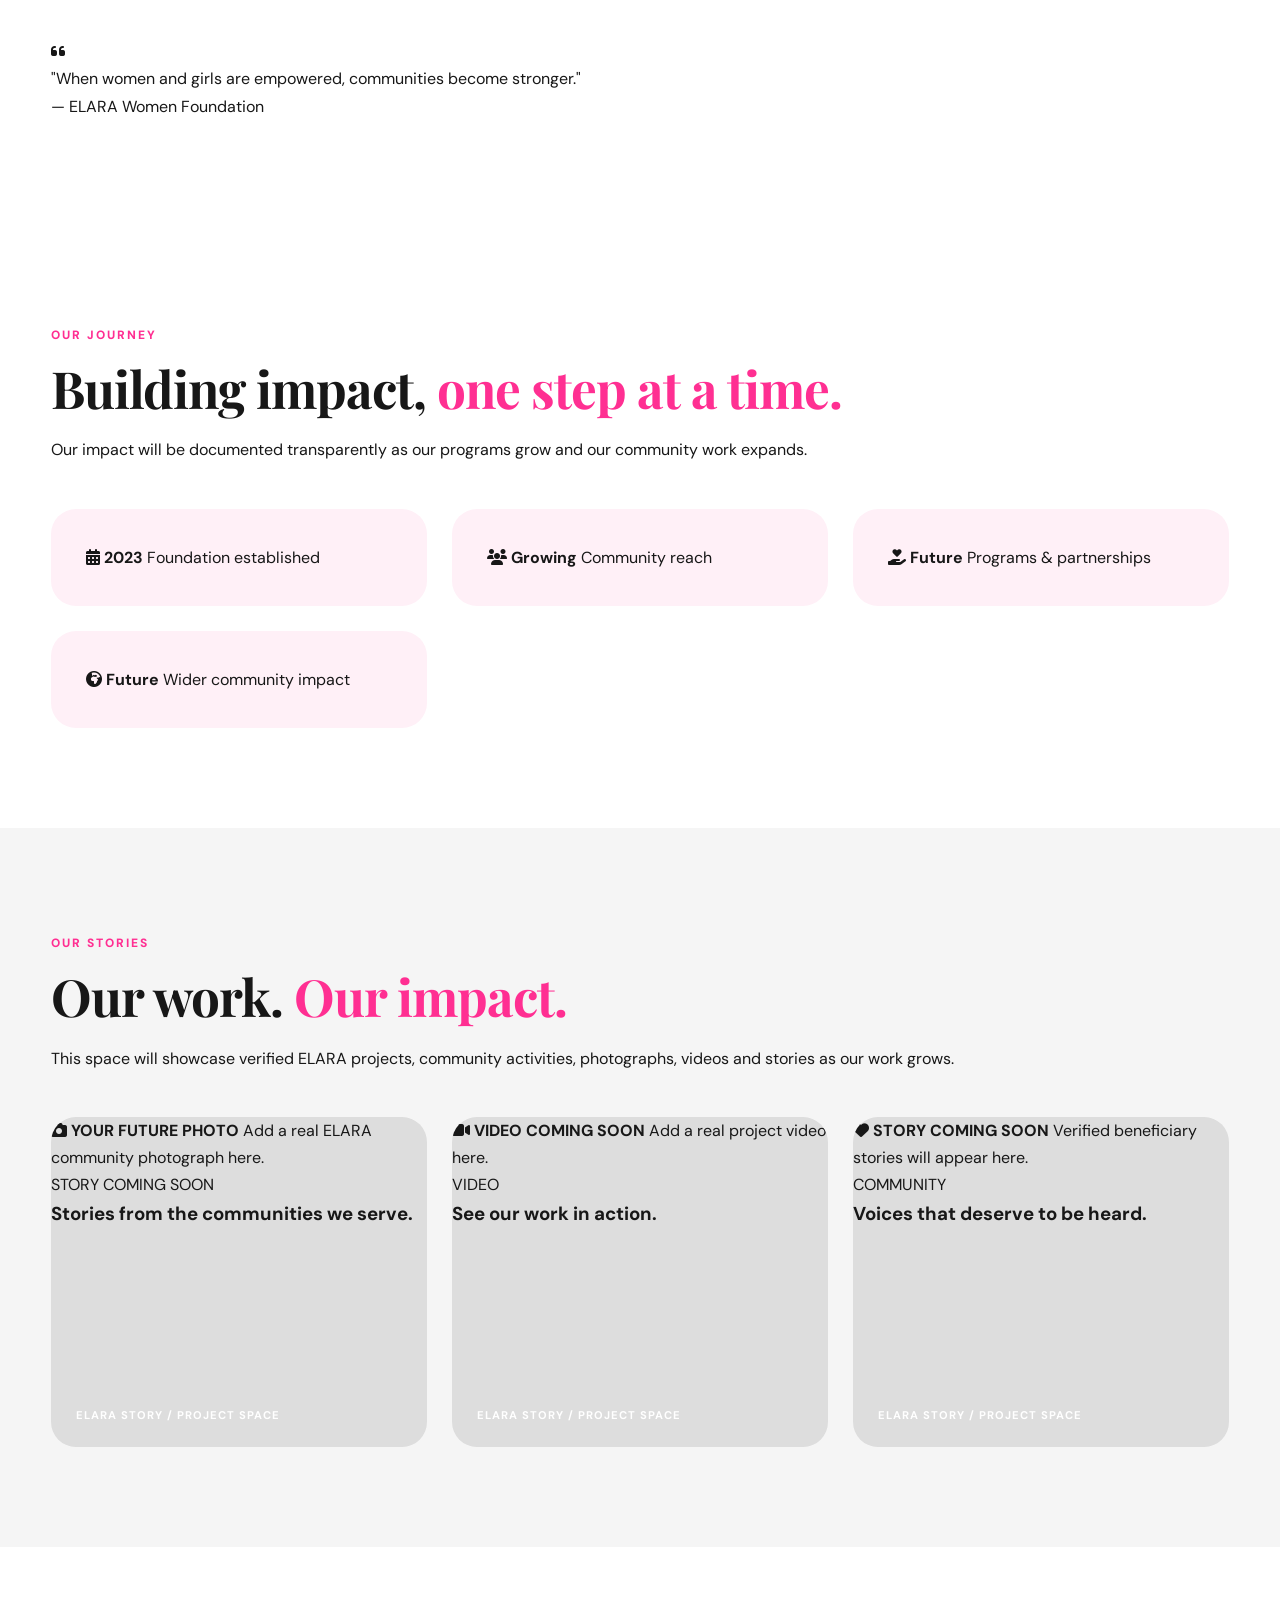
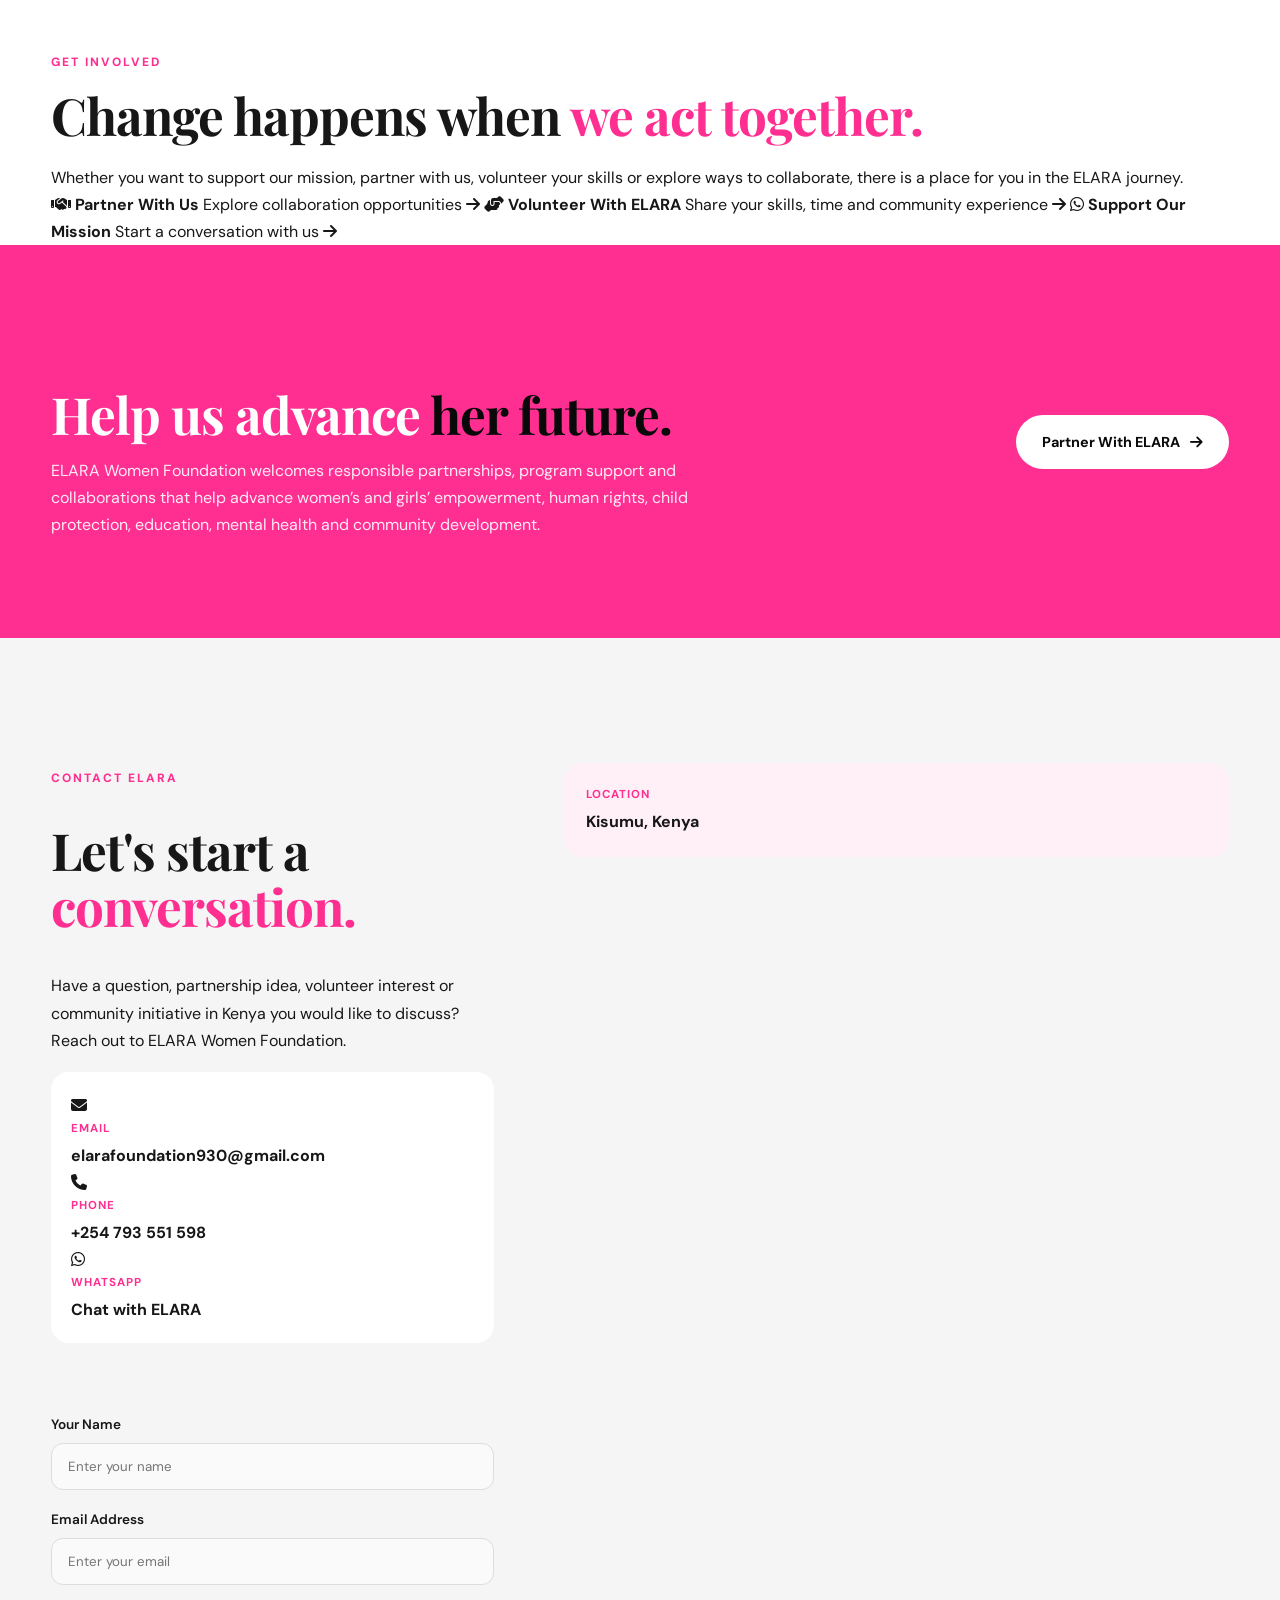
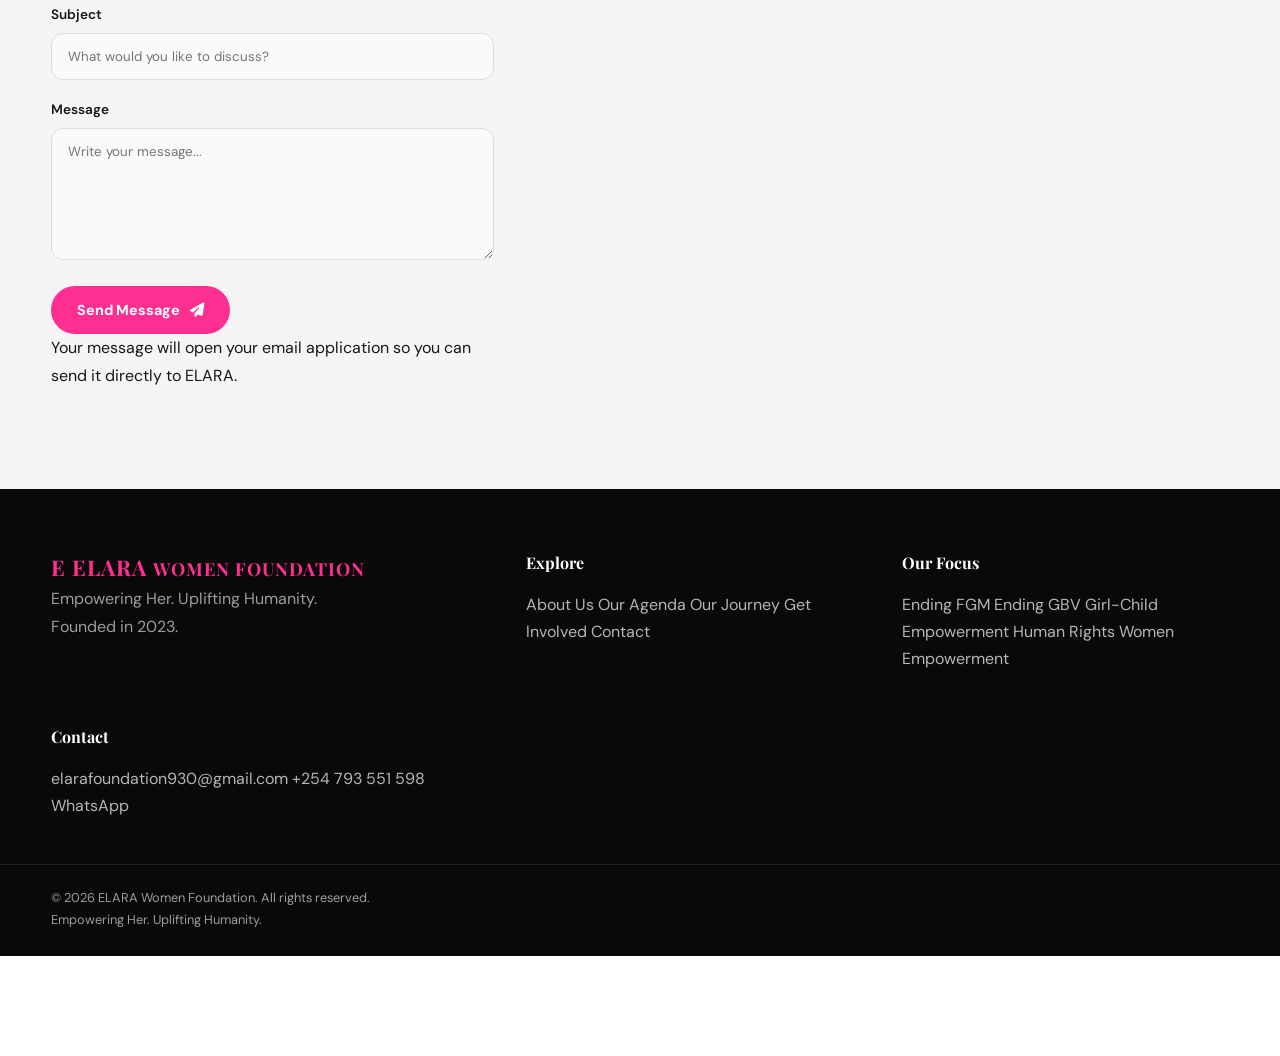
==== commit 67baba74: "Update index.html" ====
--- a/index.html
+++ b/index.html
@@ -111,6 +111,16 @@
     <div class="hero-overlay"></div>
 
     <div class="hero-content">
+        <div class="elara-logo" aria-label="ELARA Women Foundation">
+    <div class="elara-mark">
+        <span>✦</span>
+    </div>
+
+    <div class="elara-logo-text">
+        <strong>ELARA</strong>
+        <small>WOMEN FOUNDATION</small>
+    </div>
+</div>
 <div class="hero-brand">ELARA WOMEN FOUNDATION</div>
         <span class="eyebrow">
             <i class="fas fa-heart"></i>
--- a/style.css
+++ b/style.css
@@ -933,3 +933,37 @@
         font-size: 0.68rem;
     }
 }
+ .hero-brand {
+    display: inline-block;
+    margin-bottom: 22px;
+
+    font-family: 'DM Sans', sans-serif;
+    font-size: 1.15rem;
+    font-weight: 800;
+    letter-spacing: 5px;
+    color: #ffffff;
+    text-transform: uppercase;
+
+    padding: 10px 18px;
+    border-left: 3px solid #ff2f92;
+    background: rgba(255, 47, 146, 0.07);
+
+    text-shadow: 0 3px 15px rgba(255, 47, 146, 0.18);
+}
+
+.hero-brand::after {
+    content: "";
+    display: block;
+    width: 75px;
+    height: 2px;
+    margin-top: 10px;
+    background: #ff2f92;
+}
+
+@media (max-width: 600px) {
+    .hero-brand {
+        font-size: 0.85rem;
+        letter-spacing: 3px;
+        padding: 8px 13px;
+    }
+}
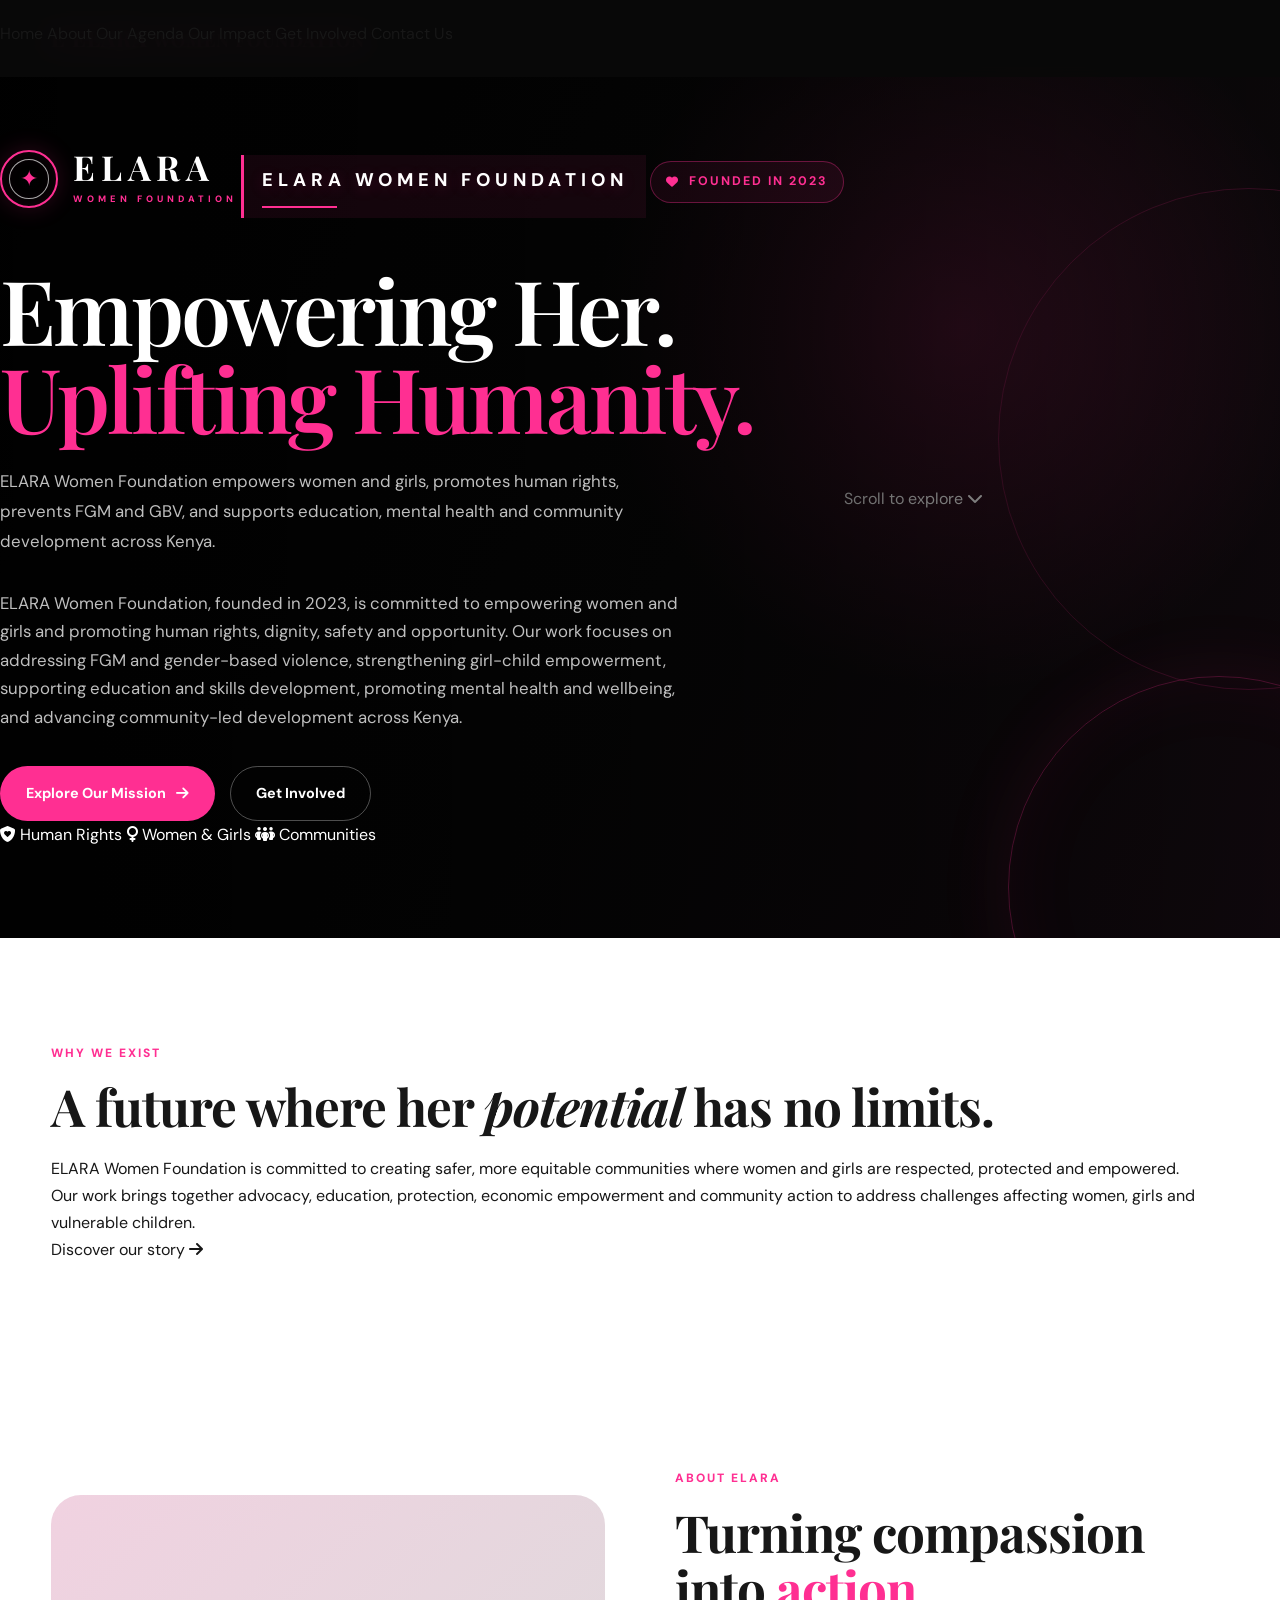
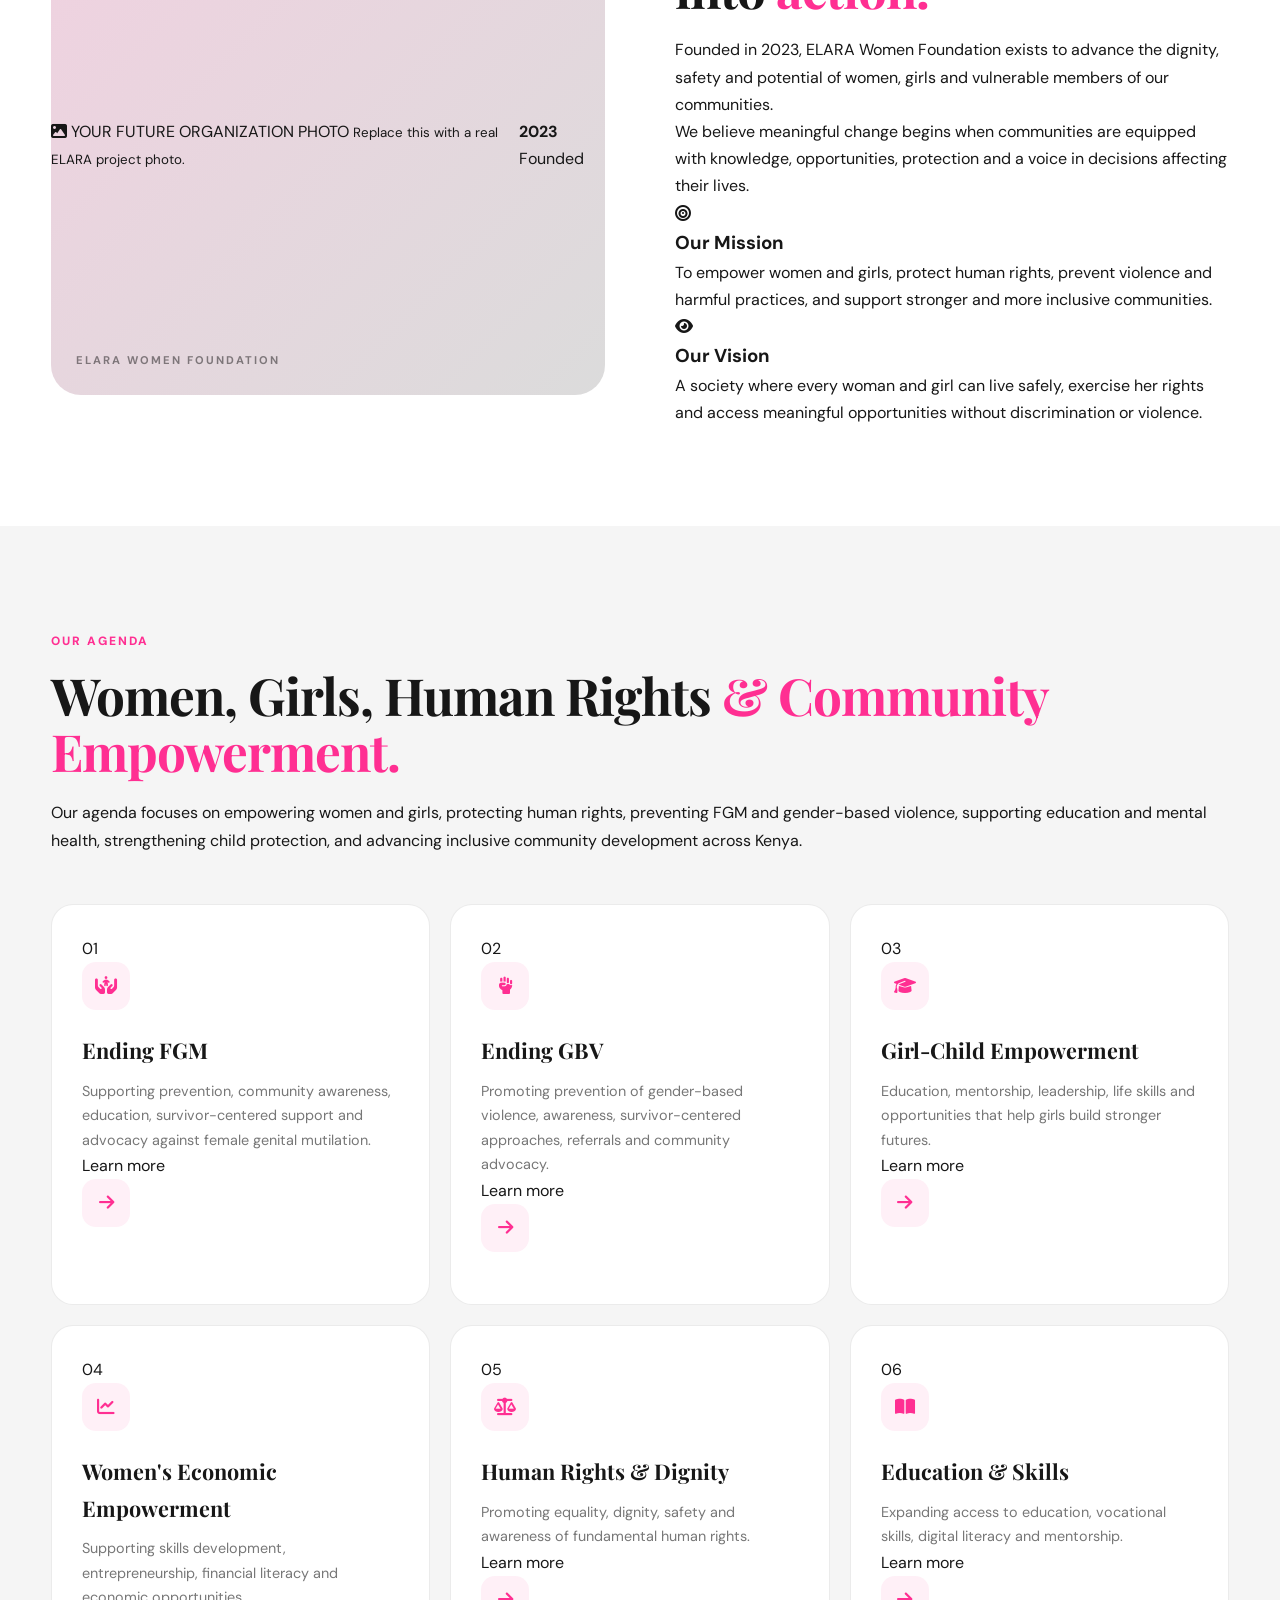
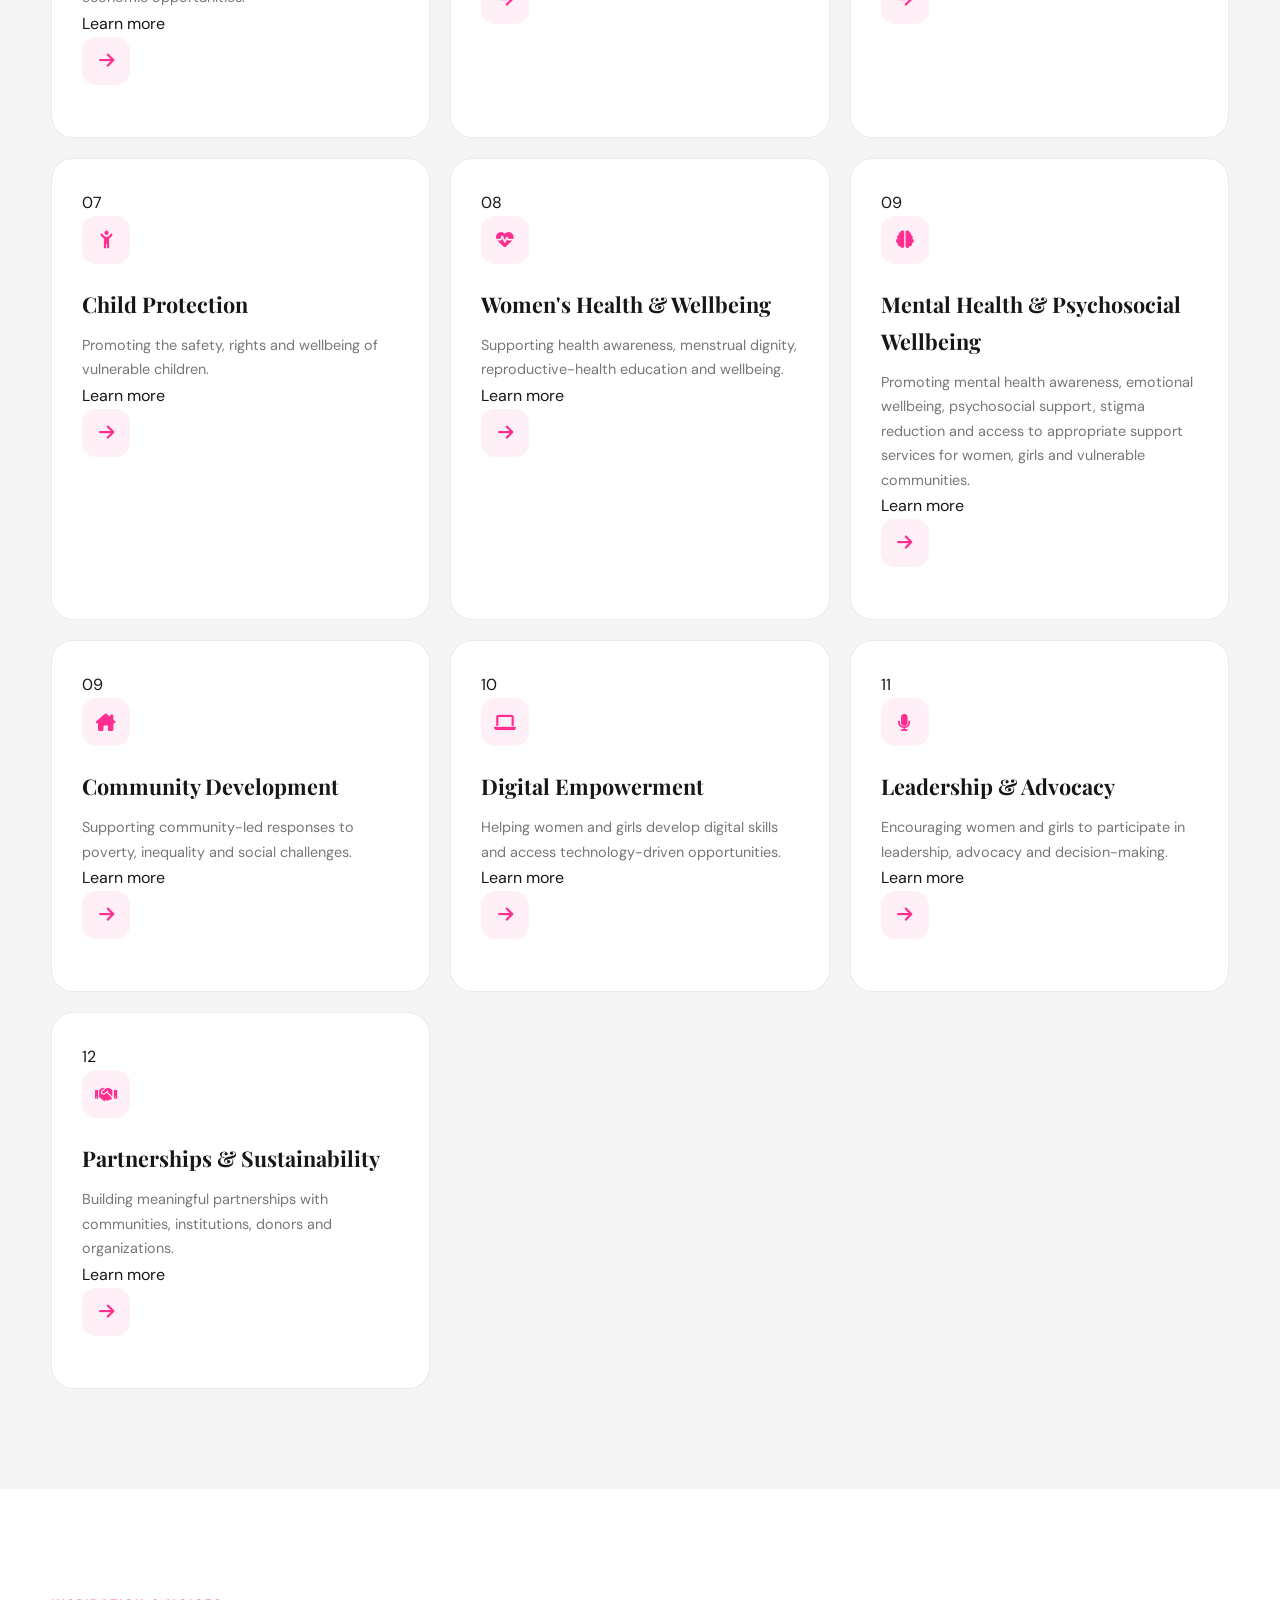
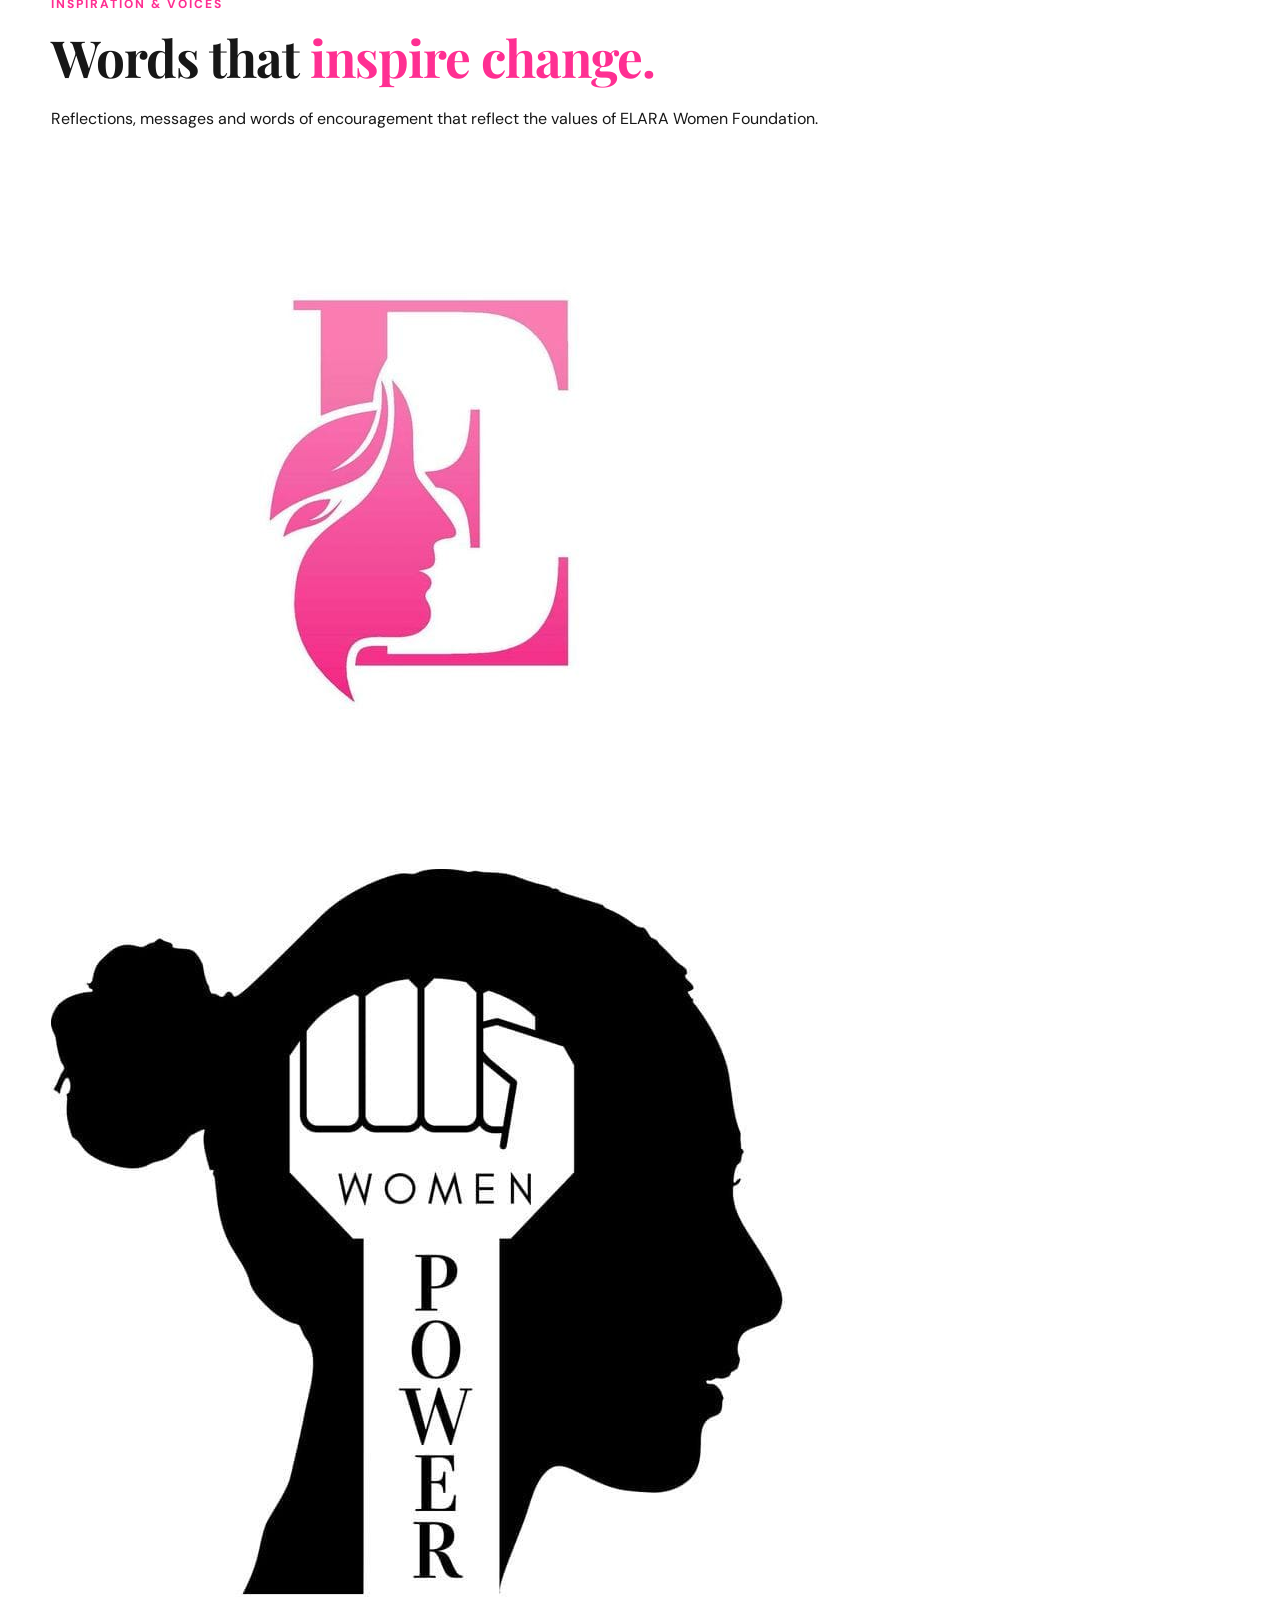
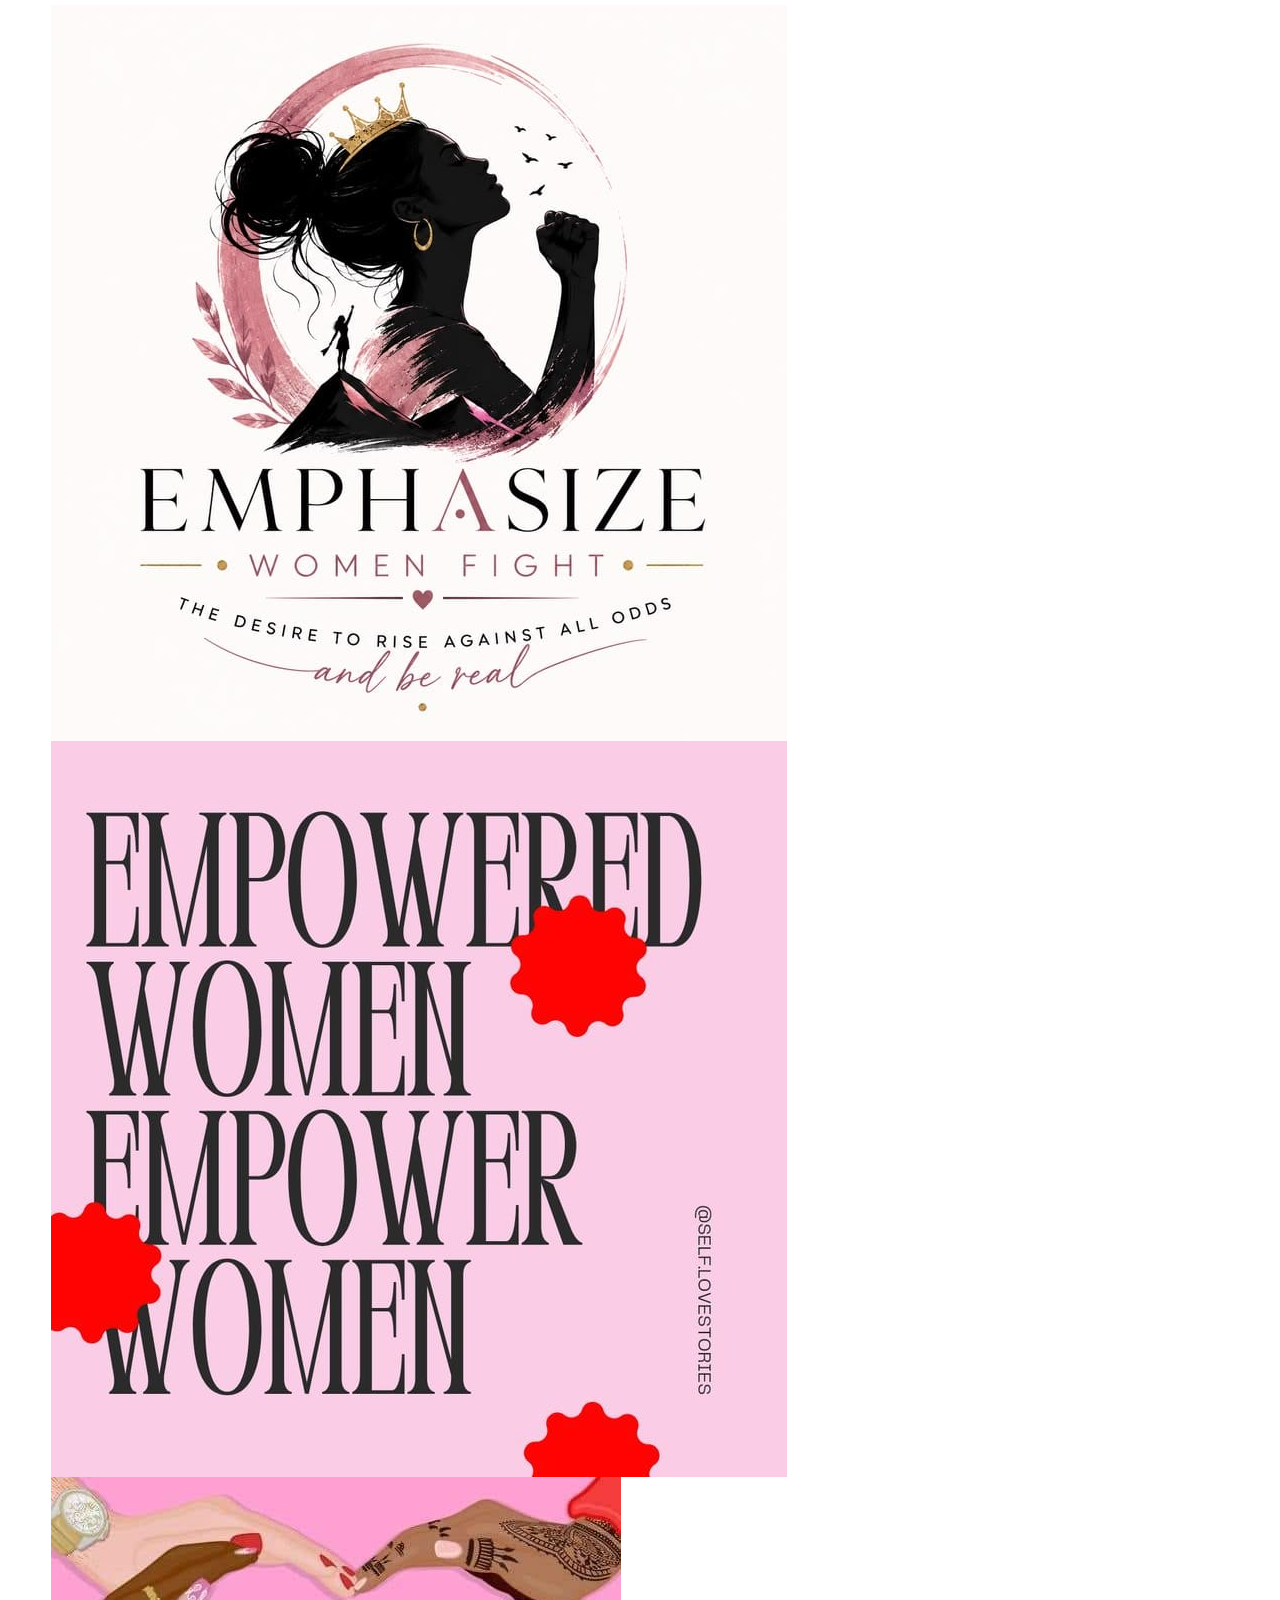
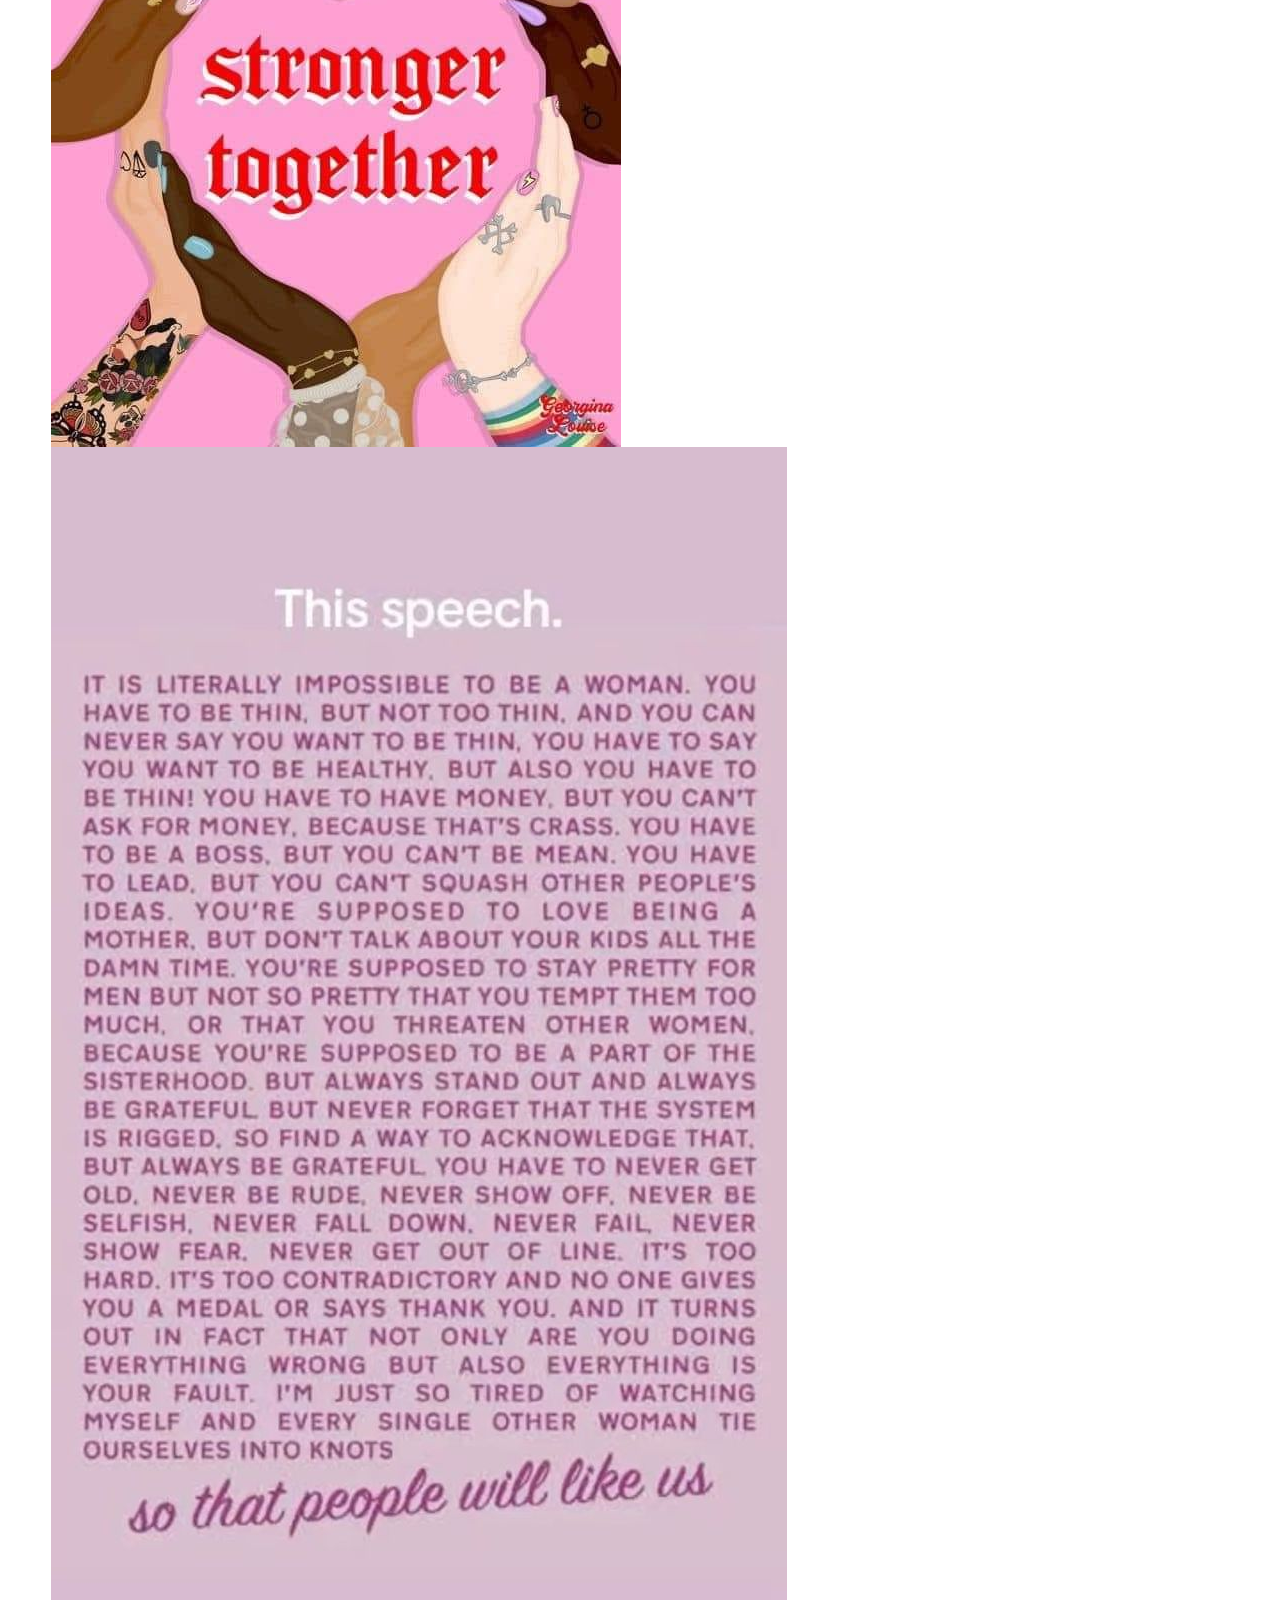
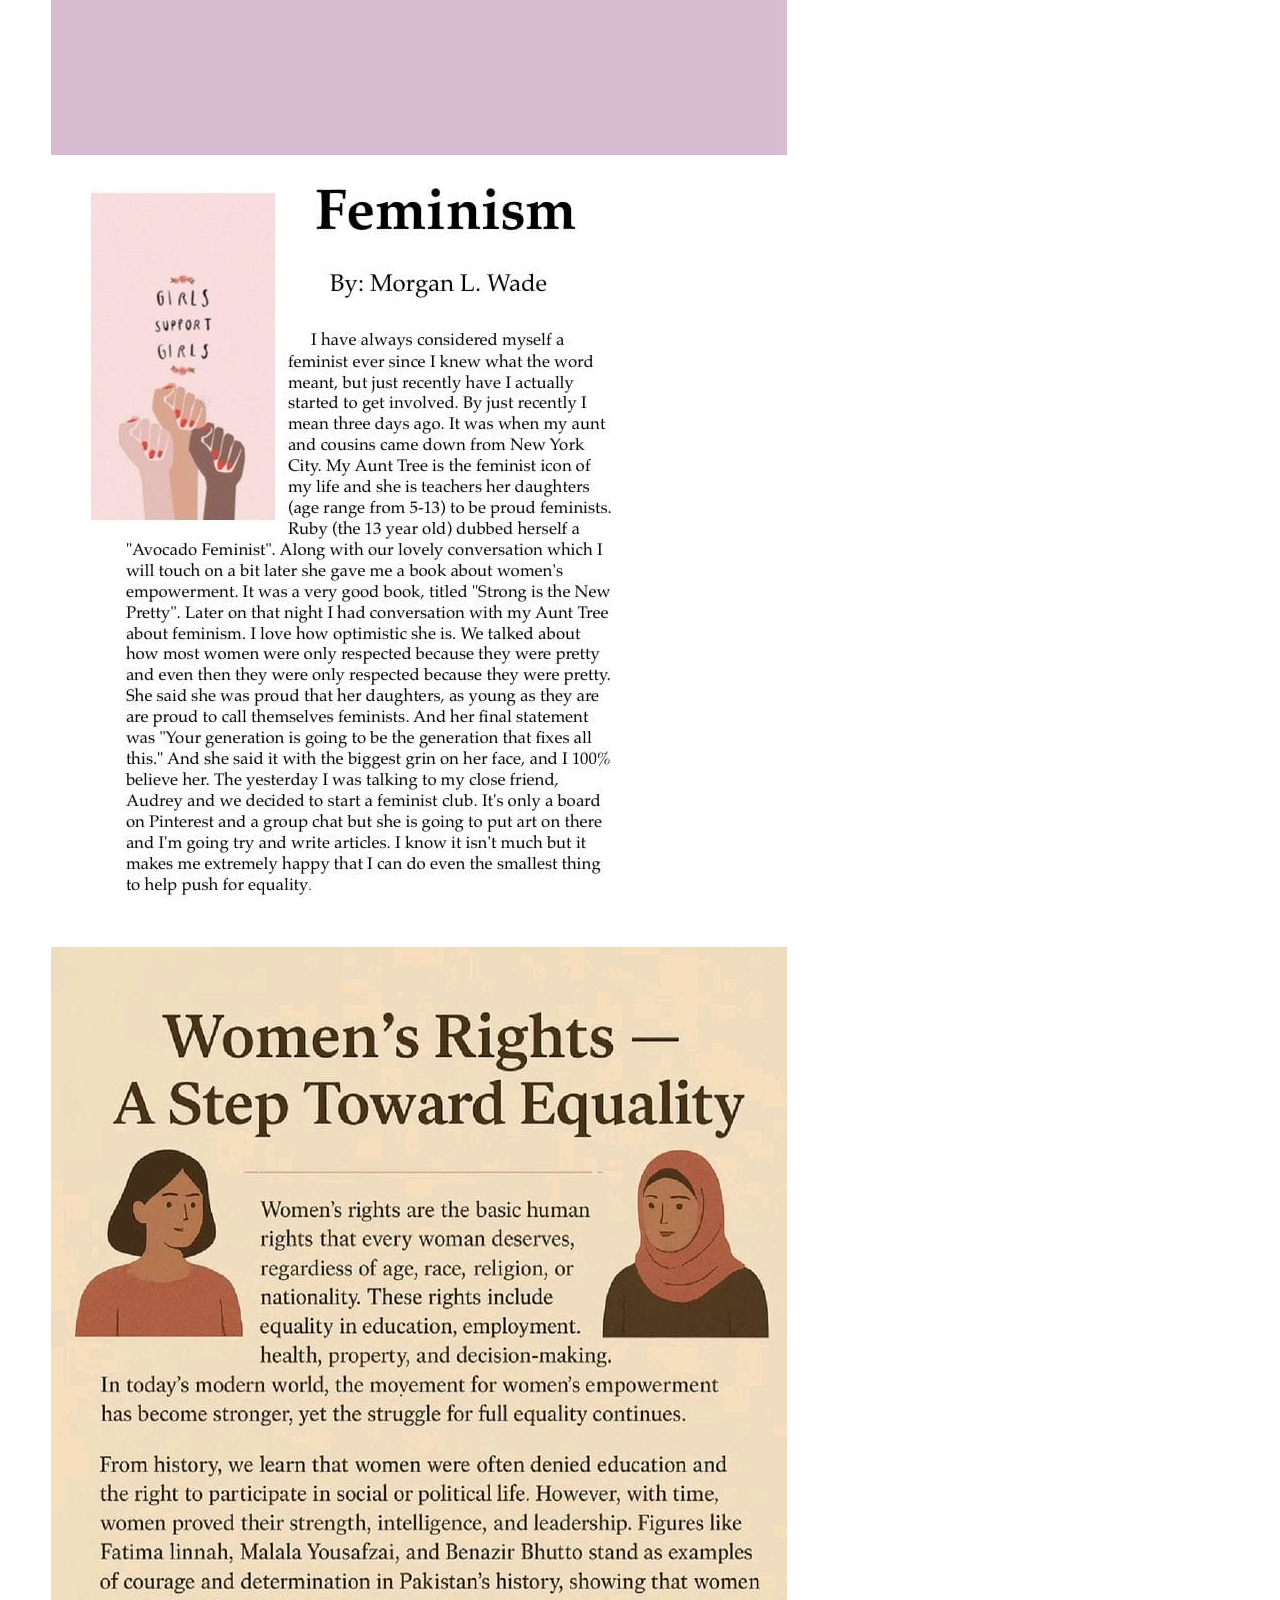
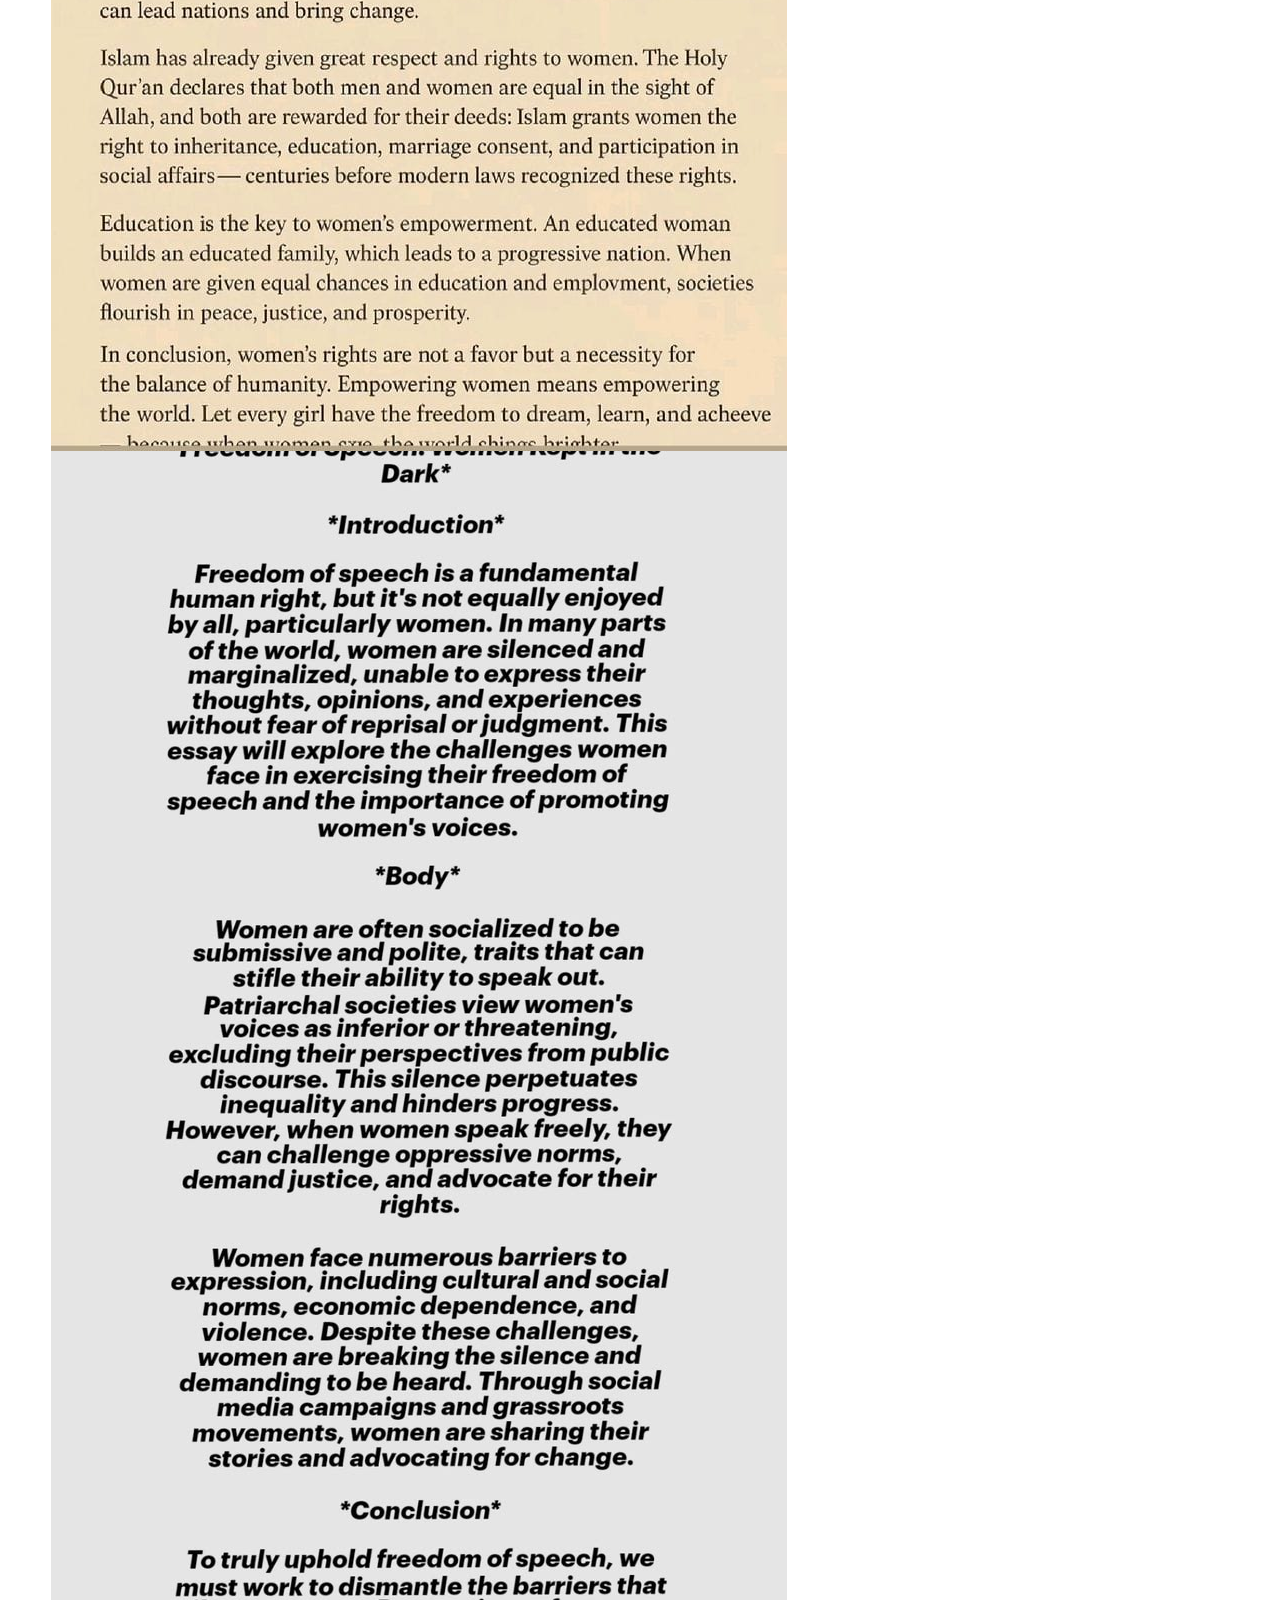
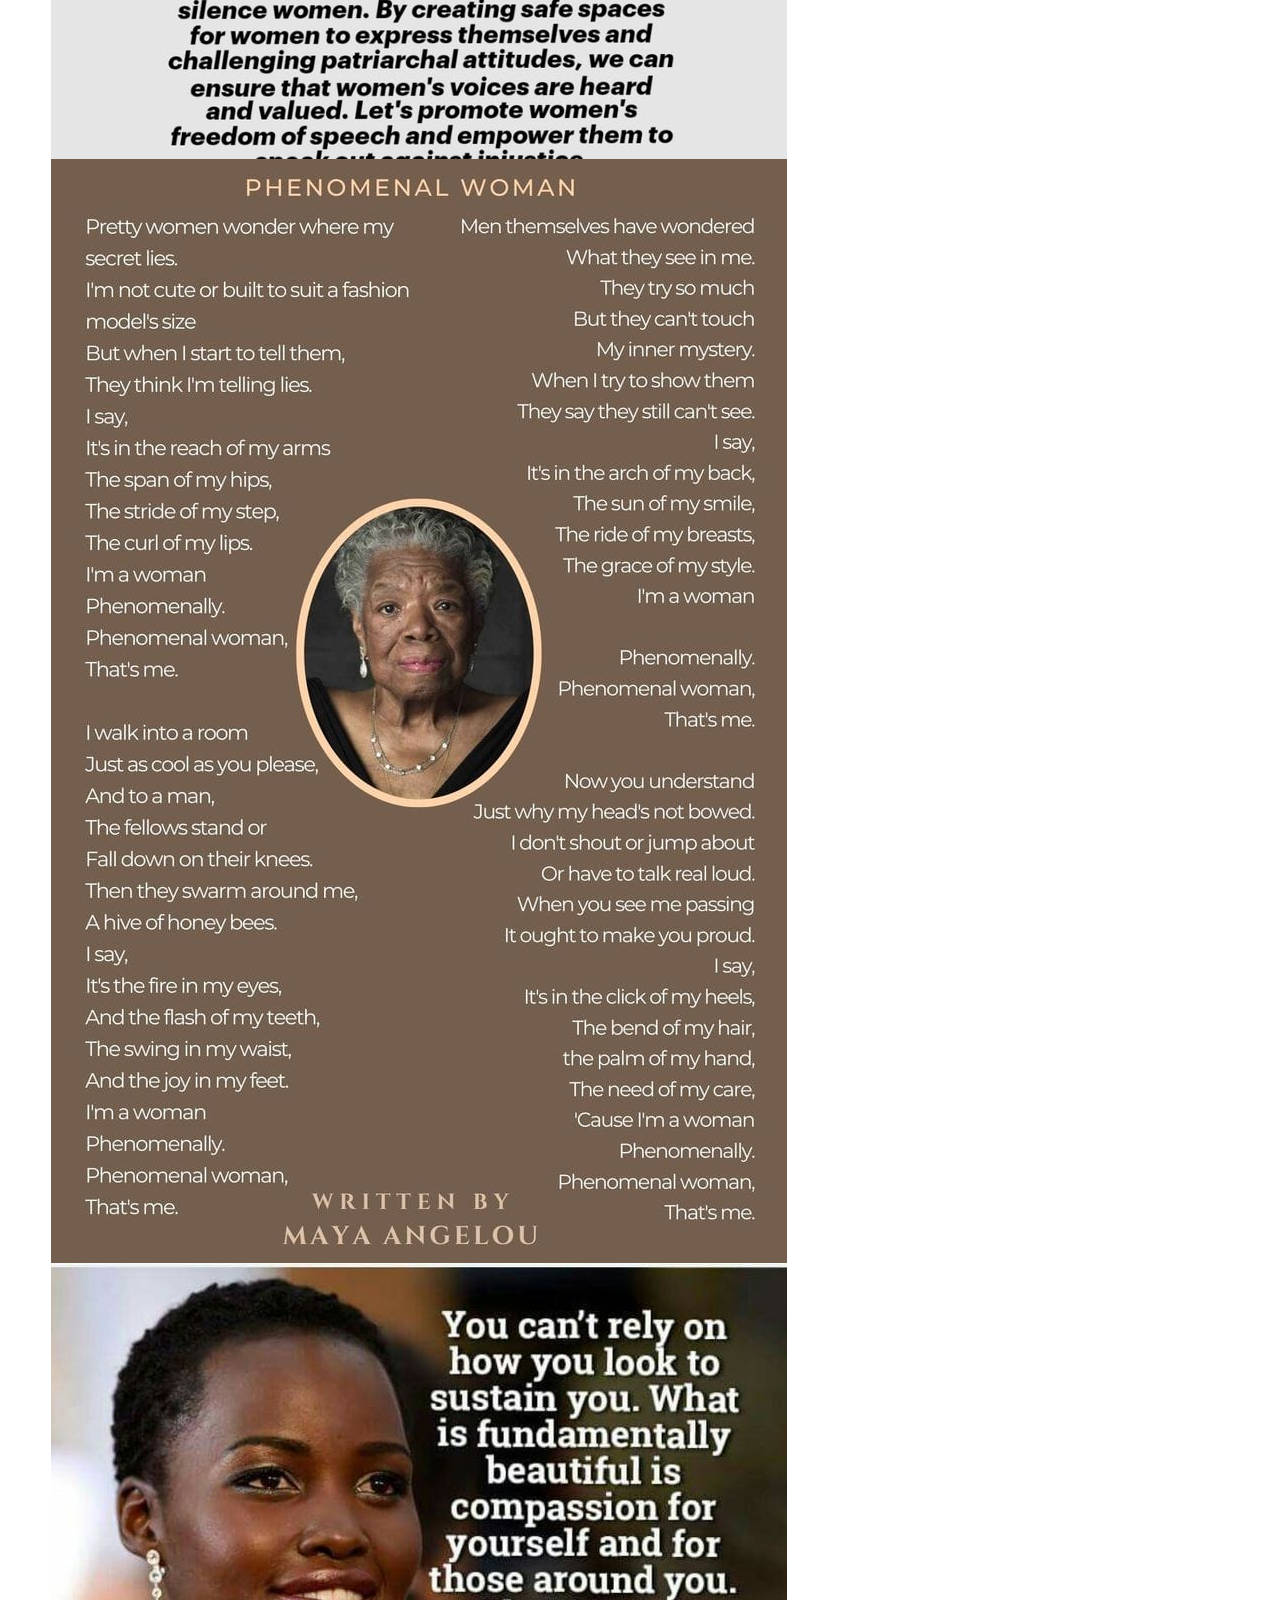
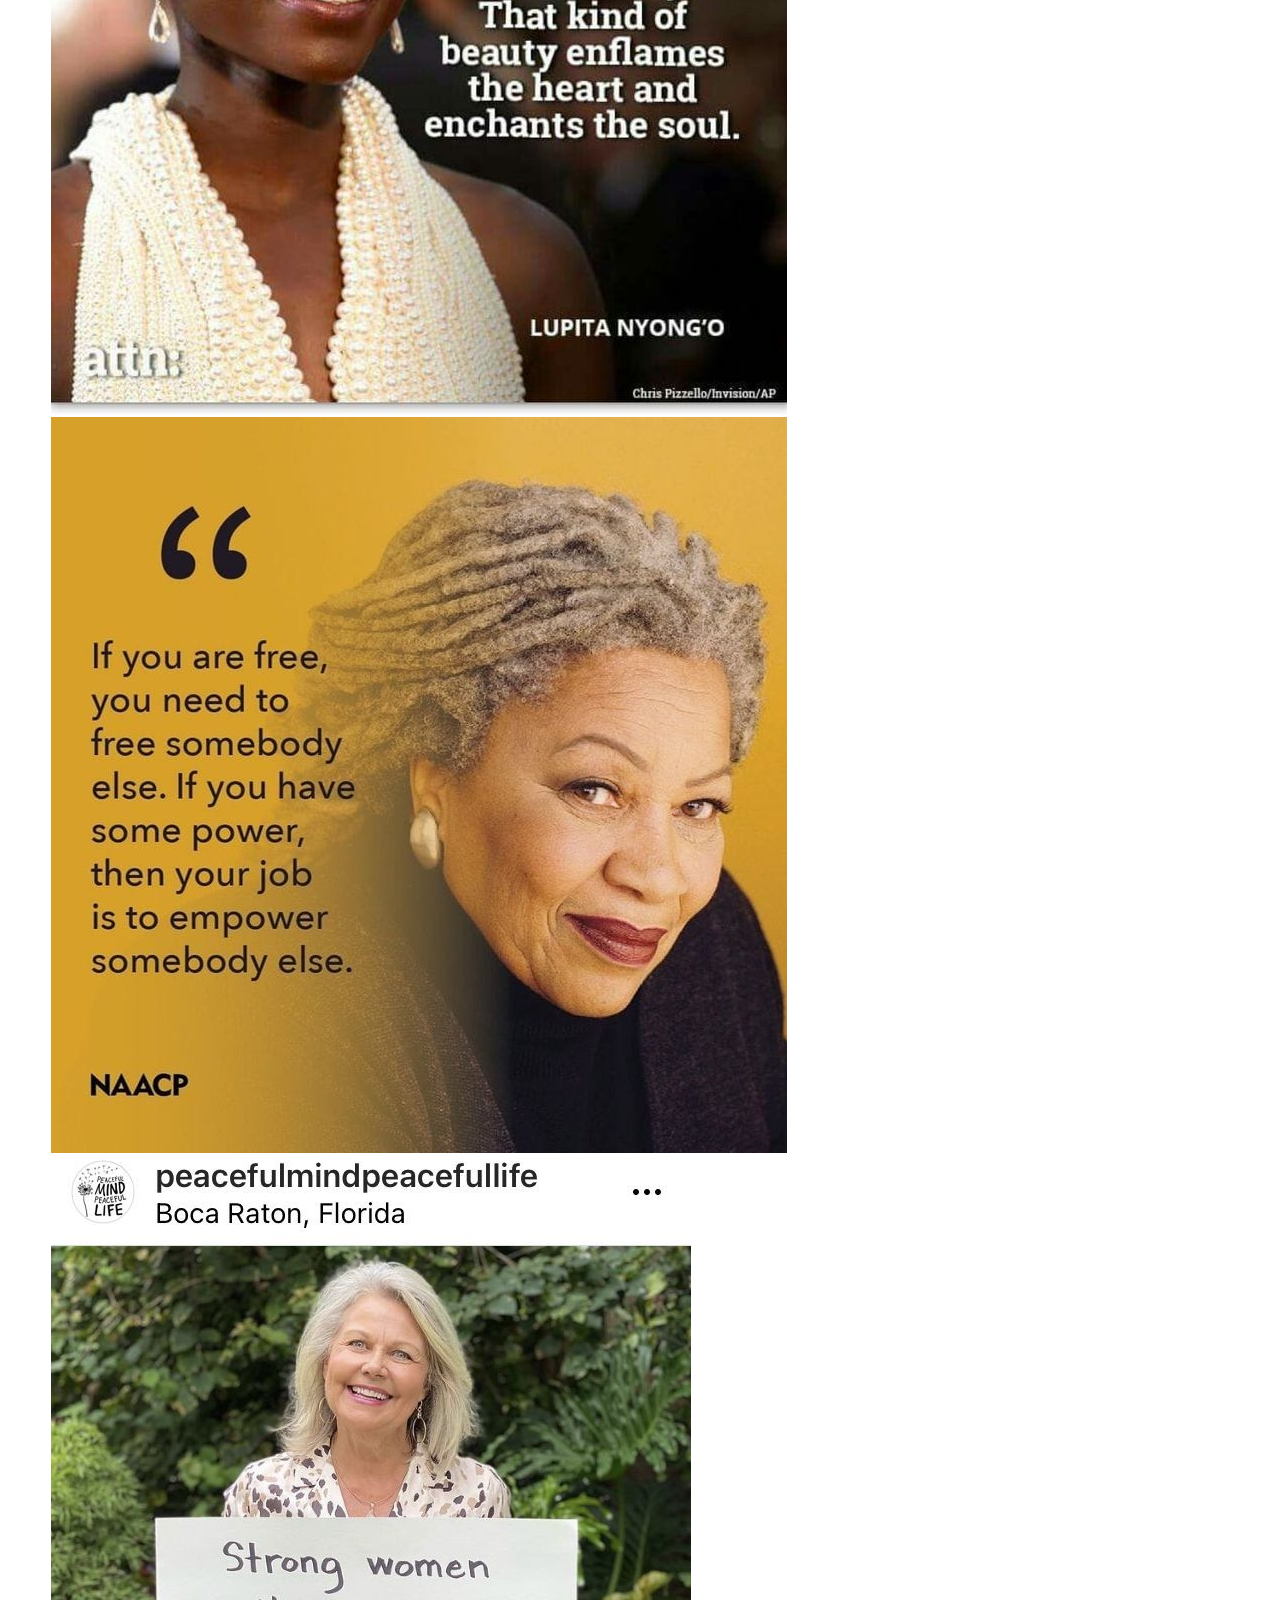
==== commit add184b7: "Update print statement from 'Hello' to 'Goodbye'" ====
--- a/index.html
+++ b/index.html
@@ -650,7 +650,118 @@
 
 </section>
 
-
+<!-- ================= INSPIRATION & VOICES ================= -->
+
+<section class="inspiration" id="inspiration">
+
+    <div class="container">
+
+        <div class="section-heading">
+            <span class="section-label">INSPIRATION & VOICES</span>
+
+            <h2>
+                Words that
+                <span>inspire change.</span>
+            </h2>
+
+            <p>
+                Reflections, messages and words of encouragement
+                that reflect the values of ELARA Women Foundation.
+            </p>
+        </div>
+
+
+        <!-- ELARA LOGO -->
+
+        <div class="inspiration-logo">
+            <img
+                src="images/logo.png.jpeg"
+                alt="ELARA Women Foundation Logo"
+            >
+        </div>
+
+
+        <!-- QUOTE GALLERY -->
+
+        <div class="quote-gallery">
+
+            <div class="quote-image">
+                <img src="images/quote-01.jpeg" alt="ELARA inspirational quote">
+            </div>
+
+            <div class="quote-image">
+                <img src="images/quote-02.jpeg" alt="ELARA inspirational quote">
+            </div>
+
+            <div class="quote-image">
+                <img src="images/quote-03.jpeg" alt="ELARA inspirational quote">
+            </div>
+
+            <div class="quote-image">
+                <img src="images/quote-04.jpeg" alt="ELARA inspirational quote">
+            </div>
+
+            <div class="quote-image">
+                <img src="images/quote-05.jpeg" alt="ELARA inspirational quote">
+            </div>
+
+            <div class="quote-image">
+                <img src="images/quote-06.jpeg" alt="ELARA inspirational quote">
+            </div>
+
+            <div class="quote-image">
+                <img src="images/quote-07.jpeg" alt="ELARA inspirational quote">
+            </div>
+
+            <div class="quote-image">
+                <img src="images/quote-08.jpeg" alt="ELARA inspirational quote">
+            </div>
+
+            <div class="quote-image">
+                <img src="images/quote-09.jpeg" alt="ELARA inspirational quote">
+            </div>
+
+            <div class="quote-image">
+                <img src="images/quote-10.jpeg" alt="ELARA inspirational quote">
+            </div>
+
+            <div class="quote-image">
+                <img src="images/quote-11.jpeg" alt="ELARA inspirational quote">
+            </div>
+
+            <div class="quote-image">
+                <img src="images/quote-12.jpeg" alt="ELARA inspirational quote">
+            </div>
+
+            <div class="quote-image">
+                <img src="images/quote-13.jpeg" alt="ELARA inspirational quote">
+            </div>
+
+            <div class="quote-image">
+                <img src="images/quote-14.jpeg" alt="ELARA inspirational quote">
+            </div>
+
+            <div class="quote-image">
+                <img src="images/quote-15.jpeg" alt="ELARA inspirational quote">
+            </div>
+
+            <div class="quote-image">
+                <img src="images/quote-16.jpeg" alt="ELARA inspirational quote">
+            </div>
+
+            <div class="quote-image">
+                <img src="images/quote-17.jpeg" alt="ELARA inspirational quote">
+            </div>
+
+            <div class="quote-image">
+                <img src="images/quote-18.jpeg" alt="ELARA inspirational quote">
+            </div>
+
+        </div>
+
+    </div>
+
+</section>
 <!-- ================= QUOTE ================= -->
 
 <section class="quote-section">
--- a/style.css
+++ b/style.css
@@ -967,3 +967,98 @@
         padding: 8px 13px;
     }
 }
+/* =========================================================
+   ELARA PREMIUM LOGO
+   ========================================================= */
+
+.elara-logo {
+    display: inline-flex;
+    align-items: center;
+    gap: 15px;
+    margin-bottom: 25px;
+}
+
+.elara-mark {
+    width: 58px;
+    height: 58px;
+    border: 2px solid #ff2f92;
+    border-radius: 50%;
+    display: flex;
+    align-items: center;
+    justify-content: center;
+    position: relative;
+    transform: rotate(45deg);
+    box-shadow:
+        0 0 25px rgba(255,47,146,0.18),
+        inset 0 0 18px rgba(255,47,146,0.08);
+}
+
+.elara-mark::before {
+    content: "";
+    position: absolute;
+    width: 38px;
+    height: 38px;
+    border: 1px solid rgba(255,255,255,0.65);
+    border-radius: 50%;
+}
+
+.elara-mark span {
+    color: #ff2f92;
+    font-size: 22px;
+    transform: rotate(-45deg);
+    line-height: 1;
+}
+
+.elara-logo-text {
+    display: flex;
+    flex-direction: column;
+    text-align: left;
+}
+
+.elara-logo-text strong {
+    font-family: 'Playfair Display', serif;
+    font-size: 2.15rem;
+    line-height: 1;
+    letter-spacing: 6px;
+    color: #ffffff;
+}
+
+.elara-logo-text small {
+    margin-top: 7px;
+    color: #ff2f92;
+    font-size: 0.58rem;
+    font-weight: 800;
+    letter-spacing: 4px;
+}
+
+@media (max-width: 600px) {
+
+    .elara-logo {
+        gap: 11px;
+        margin-bottom: 20px;
+    }
+
+    .elara-mark {
+        width: 46px;
+        height: 46px;
+    }
+
+    .elara-mark::before {
+        width: 30px;
+        height: 30px;
+    }
+
+    .elara-mark span {
+        font-size: 17px;
+    }
+
+    .elara-logo-text strong {
+        font-size: 1.65rem;
+        letter-spacing: 4px;
+    }
+
+    .elara-logo-text small {
+        font-size: 0.47rem;
+        letter-spacing: 2.5px;
+    }
+}
